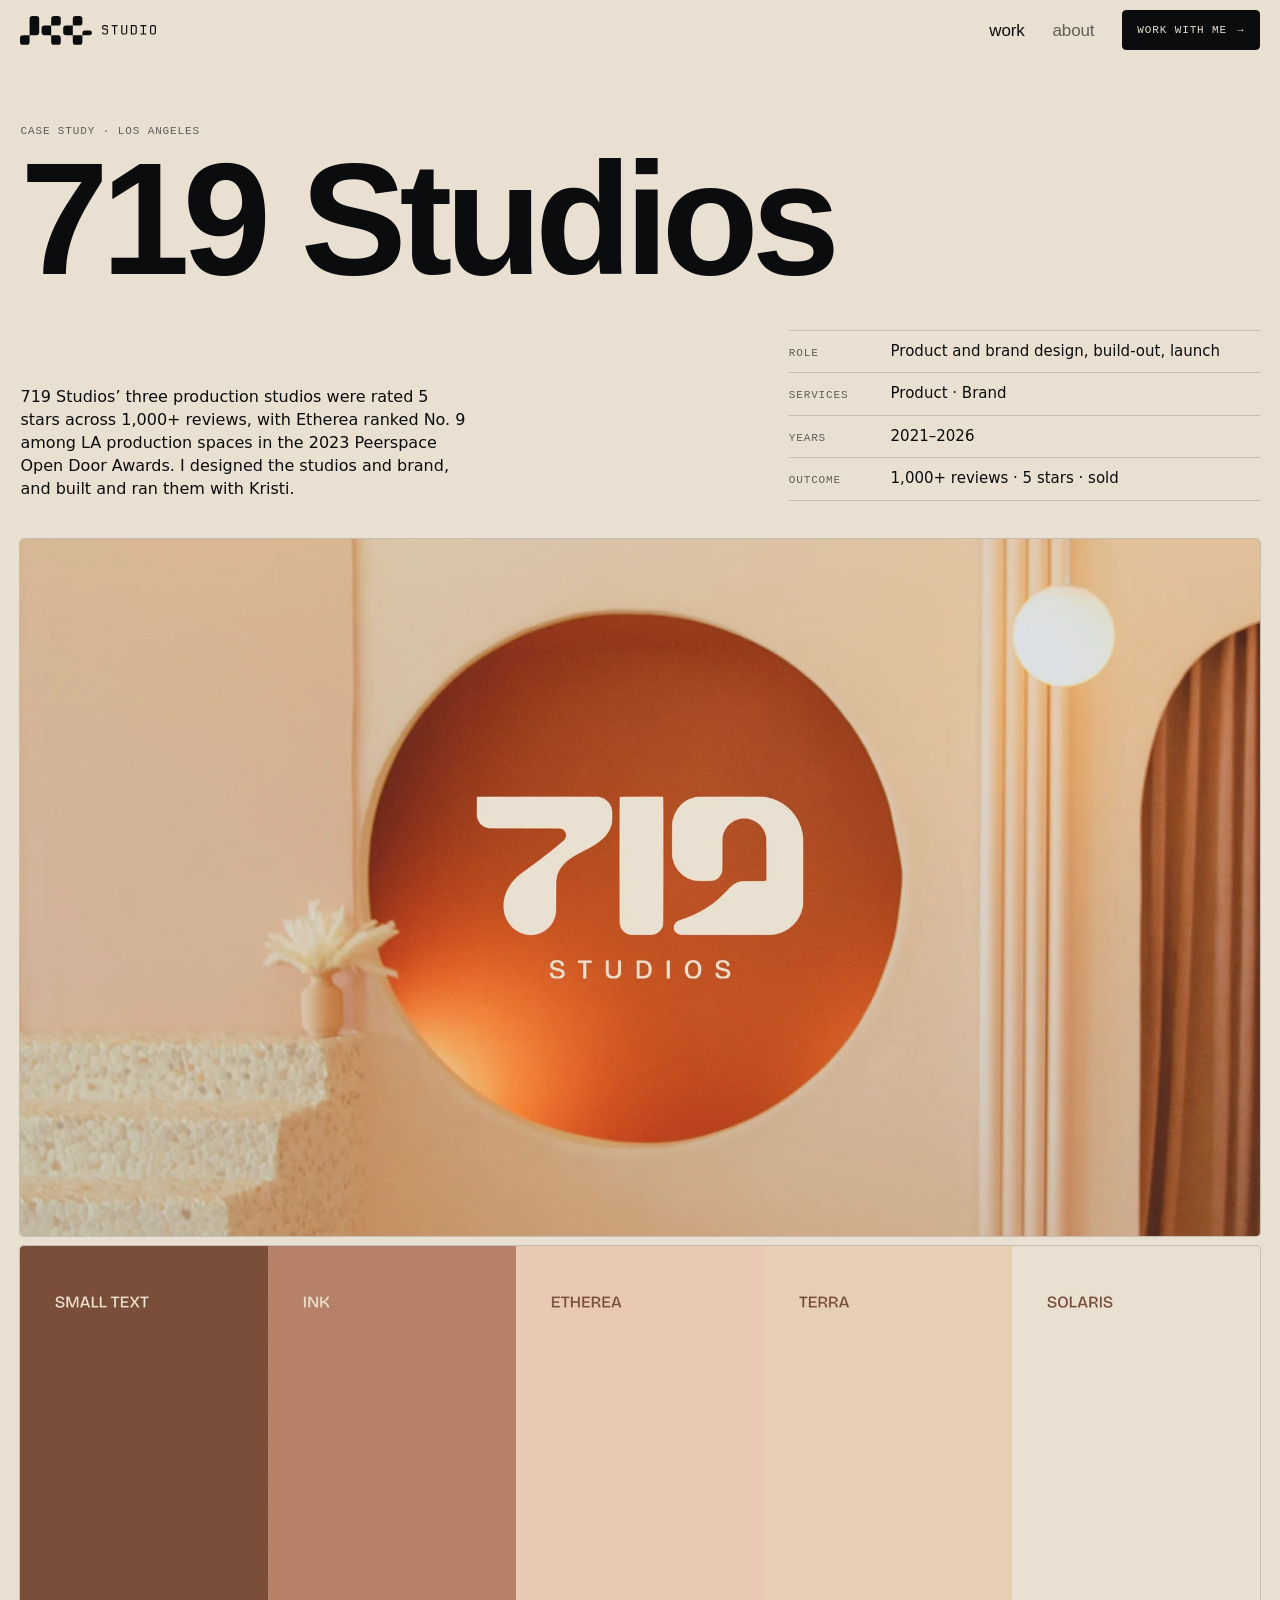
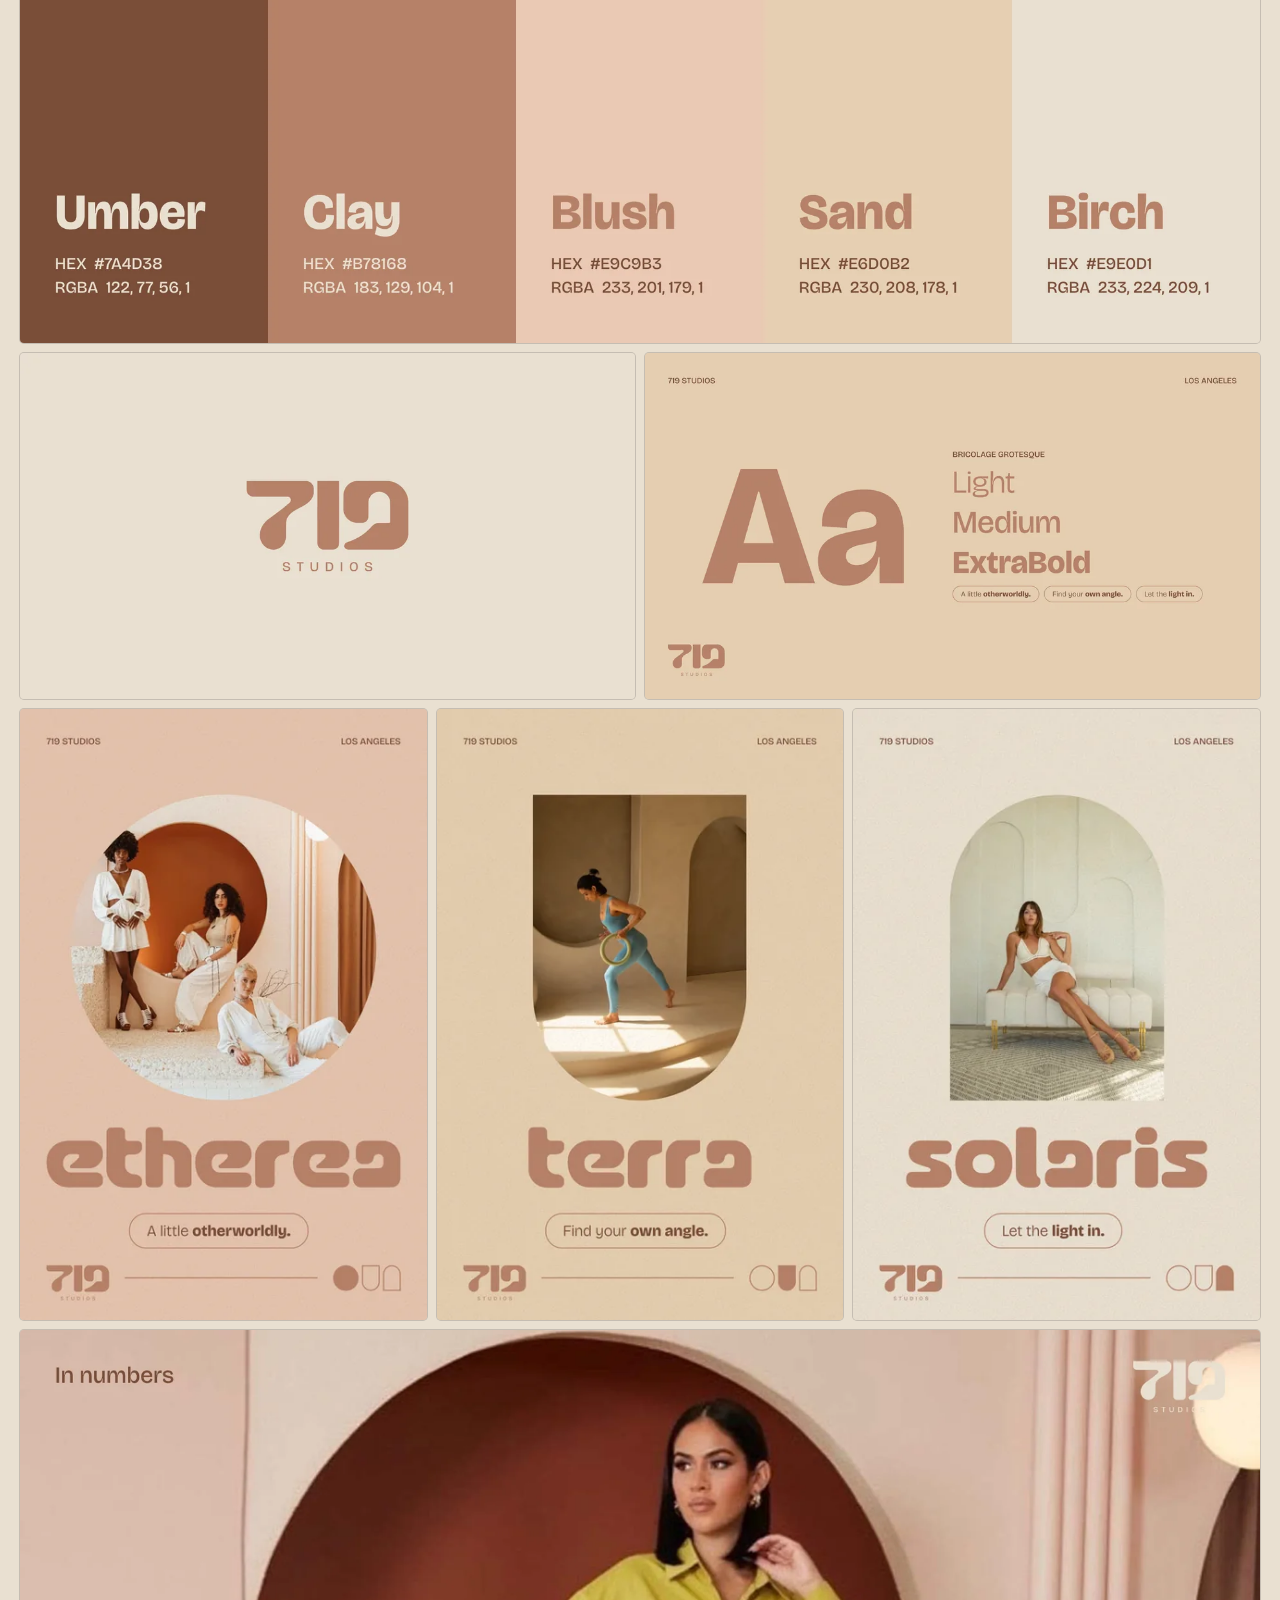
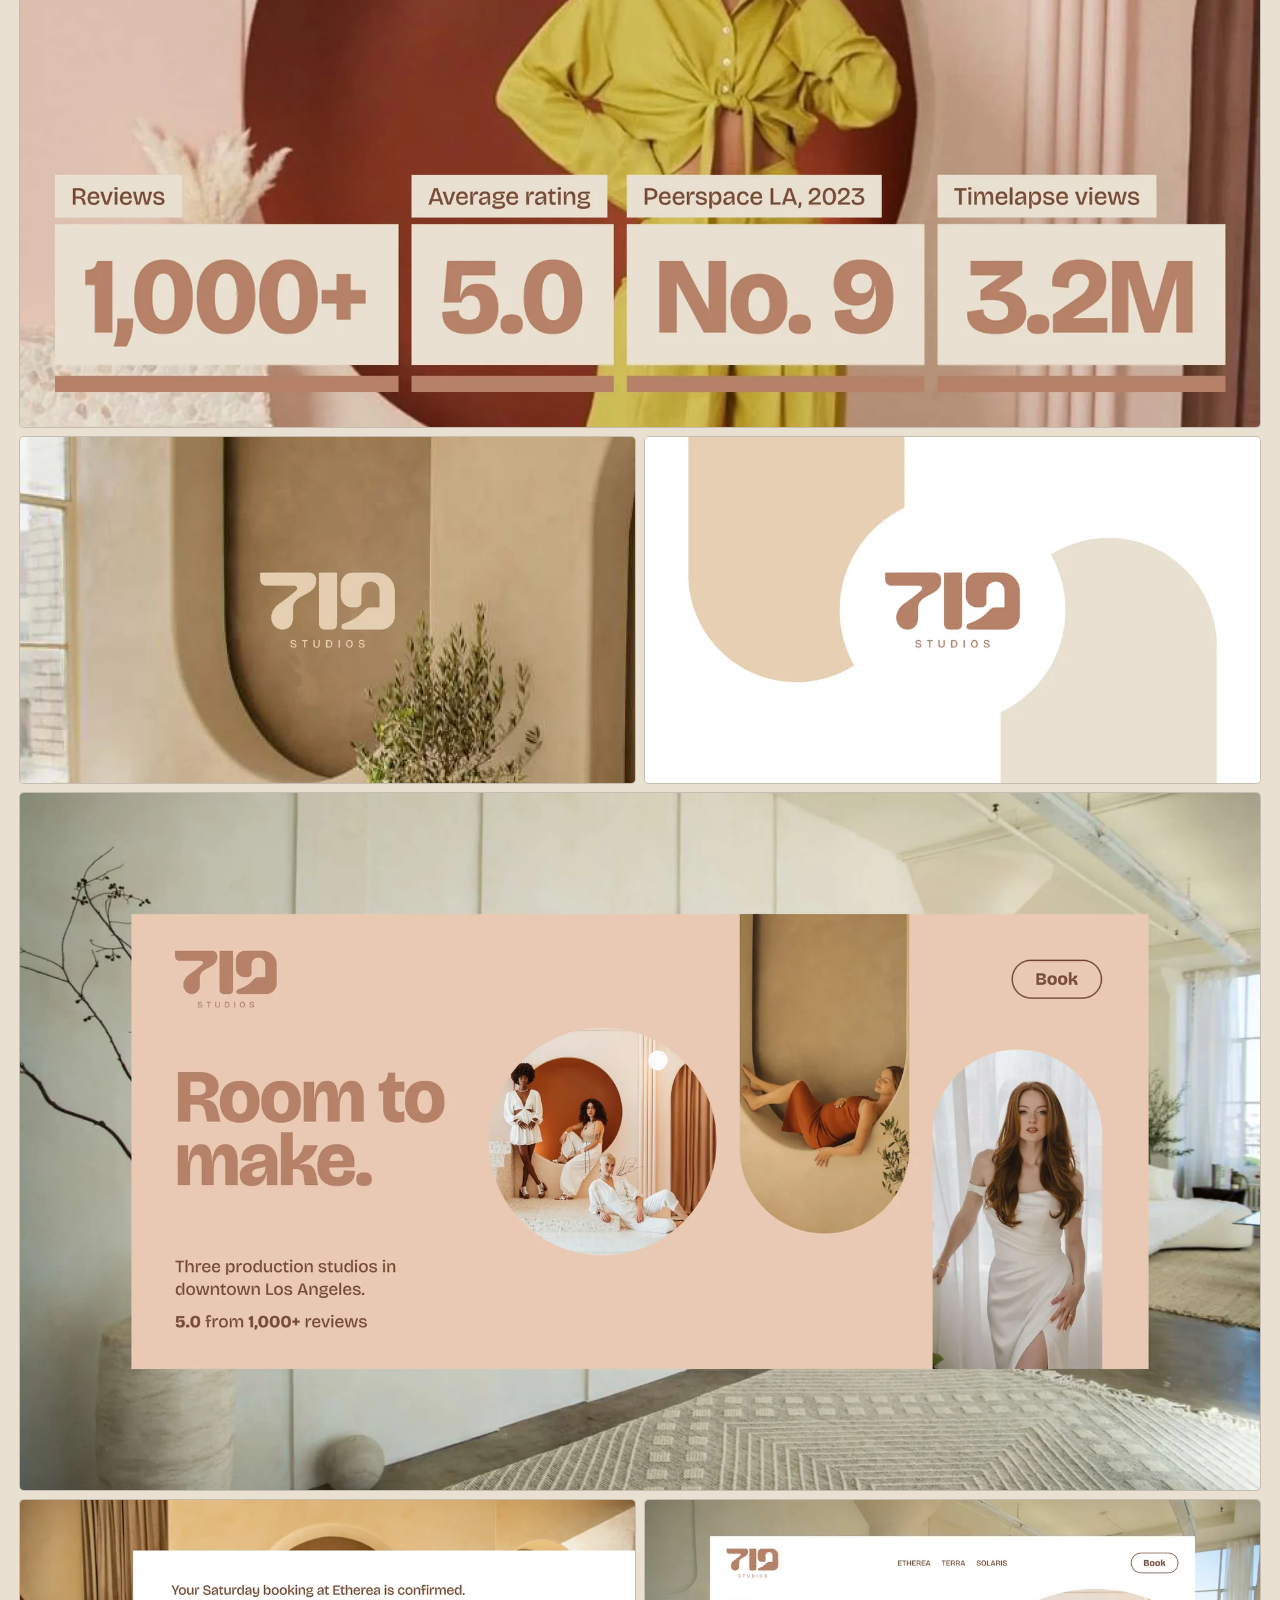
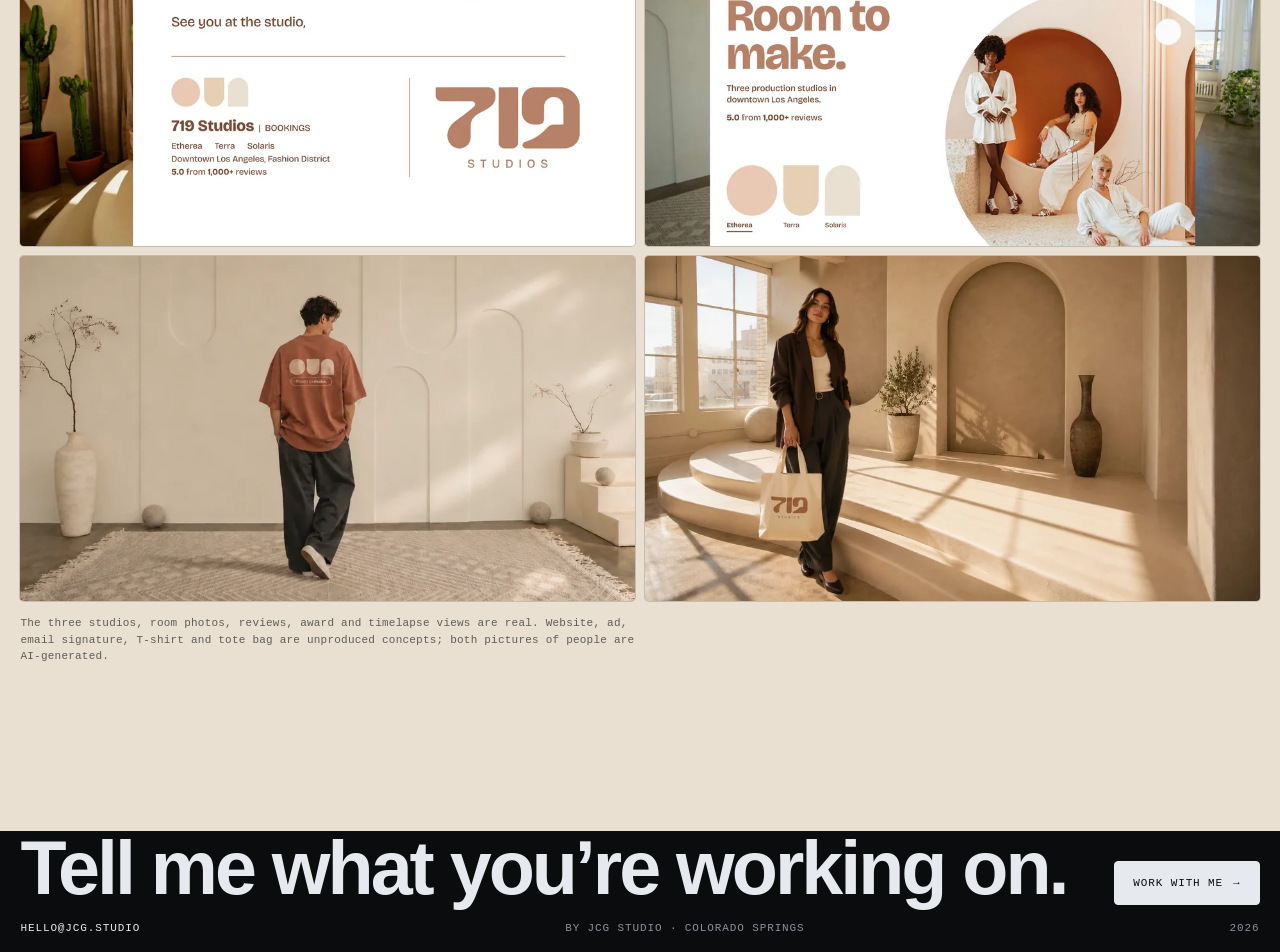
==== work/719-studios/index.html @ bc5f8d69 "719 Studios: shapes slide on white, with the arch in Birch White ground and clearing, as in the emai" ====
<!doctype html>
<html lang="en">
<head>

<meta charset="utf-8">
<meta name="viewport" content="width=device-width, initial-scale=1, viewport-fit=cover">
<title>719 Studios — JCG Studio</title>
<meta name="description" content="Three production studios in downtown Los Angeles: designed in 3D, built, branded and run for five years.">
<meta name="theme-color" content="#E9E0D1">
<link rel="stylesheet" href="../../assets/css/dawn.css?v=20261020c">
<script>document.documentElement.classList.add('js'); if (/[?&]embed\b/.test(location.search)) document.documentElement.classList.add('is-embed');</script>
<style>
  @font-face { font-family: 'Archivo'; src: url('../../assets/fonts/Archivo-VF.woff2') format('woff2'); font-weight: 400 700; font-stretch: 100% 125%; font-display: swap; }
  @font-face { font-family: 'Departure Mono'; src: url('../../assets/fonts/DepartureMono-Regular.woff2') format('woff2'); font-weight: 400; font-display: swap; }
  /* the page ground is the project's paper (719: Birch); the ink, type, buttons and brackets are JCG's */
  :root { --bg: #E9E0D1; --ink: #0b0c0e; --dim: rgba(11, 12, 14, .62); --line: rgba(11, 12, 14, .16); --signal: #ff5b35; --pad: clamp(16px, 1.6vw, 26px); --gap: clamp(8px, .8vw, 12px); --r: 4px; --cell: 9.6px; color-scheme: light; }
  * { box-sizing: border-box; } html { -webkit-text-size-adjust: 100%; }
  body { margin: 0; background: var(--bg); color: var(--ink); font: 400 15px/1.5 'Archivo', ui-sans-serif, system-ui, sans-serif; -webkit-font-smoothing: antialiased; }
  h1, h2, p, dl, dt, dd, figure { margin: 0; padding: 0; font: inherit; } a { color: inherit; text-decoration: none; } img { display: block; max-width: 100%; }
  :focus-visible { outline: 2px solid var(--signal); outline-offset: 3px; }
  .hud { font: 400 11px/1.3 'Departure Mono', ui-monospace, monospace; letter-spacing: .08em; text-transform: uppercase; } .dim { color: var(--dim); }
  .top { position: sticky; top: 0; z-index: 5; display: flex; align-items: center; gap: 8px; height: 60px; padding: 0 max(var(--pad), env(safe-area-inset-right)) 0 max(var(--pad), env(safe-area-inset-left)); background: color-mix(in srgb, var(--bg) 84%, transparent); backdrop-filter: blur(12px); -webkit-backdrop-filter: blur(12px); }
  .brand { display: inline-flex; align-items: center; gap: var(--cell); min-height: 44px; margin-right: auto; } .brand-pixel { line-height: 0; }
  .brand-pixel svg { display: block; height: calc(var(--cell) * 3); width: auto; fill: currentColor; overflow: visible; } .brand-pixel .neck { opacity: 0; } .brand-word svg { display: block; width: calc(var(--cell) * 5.625); height: var(--cell); overflow: visible; }
  .links { display: none; align-items: center; gap: 4px; margin-right: 8px; font: 500 17px/1 'Archivo', sans-serif; letter-spacing: -.01em; text-transform: lowercase; }
  .links a { display: inline-flex; align-items: center; min-height: 44px; padding: 0 12px; color: var(--dim); transition: color .2s; } .links a:hover, .links a[aria-current] { color: var(--ink); }
  .btn { position: relative; display: inline-flex; align-items: center; justify-content: center; gap: 10px; min-height: 44px; padding: 0 18px; border: 1px solid var(--ink); border-radius: var(--r); background: var(--ink); color: var(--bg); white-space: nowrap; -webkit-tap-highlight-color: transparent; }
  .btn .arr { display: inline-block; transition: transform .25s cubic-bezier(.2, .7, .2, 1); } .btn:hover .arr, .btn:focus-visible .arr { transform: translateX(4px); } .btn:active { transform: translateY(1px); }
  .top .btn { min-height: 40px; padding: 0 14px; }
  .ticks { position: relative; }
  .ticks::before { --c: var(--ink); --t: 7px; content: ""; position: absolute; inset: -5px; pointer-events: none; background:
    linear-gradient(var(--c), var(--c)) left top / var(--t) 1px no-repeat, linear-gradient(var(--c), var(--c)) left top / 1px var(--t) no-repeat,
    linear-gradient(var(--c), var(--c)) right top / var(--t) 1px no-repeat, linear-gradient(var(--c), var(--c)) right top / 1px var(--t) no-repeat,
    linear-gradient(var(--c), var(--c)) left bottom / var(--t) 1px no-repeat, linear-gradient(var(--c), var(--c)) left bottom / 1px var(--t) no-repeat,
    linear-gradient(var(--c), var(--c)) right bottom / var(--t) 1px no-repeat, linear-gradient(var(--c), var(--c)) right bottom / 1px var(--t) no-repeat; }
  .btn.ticks::before { opacity: 0; transform: scale(1.1, 1.4); transition: transform .45s cubic-bezier(.3, 1.4, .5, 1), opacity .12s linear; }
  .btn.ticks:hover::before, .btn.ticks:focus-visible::before, .btn.ticks:active::before { opacity: 1; transform: none; }
  .sr-only { position: absolute !important; width: 1px; height: 1px; padding: 0; margin: -1px; overflow: hidden; clip: rect(0 0 0 0); white-space: nowrap; border: 0; }
  .flap { display: inline-flex; } .flap-ch { position: relative; display: inline-block; width: 1ch; text-align: center; } .flap-ch.is-flip { animation: flap 70ms steps(2, end); }
  .flap-ch.is-flip::after { content: ""; position: absolute; left: 0; right: 0; top: 50%; height: 1px; background: currentColor; opacity: .35; } @keyframes flap { 0% { transform: scaleY(.55); } 100% { transform: none; } }
  main { padding: 0 max(var(--pad), env(safe-area-inset-right)) clamp(88px, 13vw, 200px) max(var(--pad), env(safe-area-inset-left)); }
  /* the opening: the name as large as the page allows, then the sentence beside the spec panel */
  .open { padding: clamp(28px, 5vw, 76px) 0 clamp(24px, 3vw, 44px); }
  .open h1 { margin: 10px 0 clamp(22px, 3vw, 44px); font: 560 clamp(52px, 12.4vw, 200px)/.9 'Archivo', sans-serif; font-stretch: 118%; letter-spacing: -.045em; }
  .open-row { display: grid; gap: clamp(22px, 3vw, 40px); align-items: end; }
  .say { max-width: 44ch; font-size: clamp(16px, 1.25vw, 19px); line-height: 1.45; text-wrap: pretty; } .say + .btn { margin-top: 22px; }
  .spec { display: grid; border-top: 1px solid var(--line); } .spec div { display: grid; grid-template-columns: 9ch minmax(0, 1fr); gap: 16px; align-items: baseline; padding: 11px 0; border-bottom: 1px solid var(--line); }
  .spec dt { color: var(--dim); } .spec dd { font-size: 15px; line-height: 1.3; }
  /* the slides on a mixed grid: full rows, pairs, and the posters as three upright cards */
  .g { display: grid; grid-template-columns: repeat(12, minmax(0, 1fr)); gap: var(--gap); }
  .cell { grid-column: span 12; border-radius: var(--r); overflow: hidden; box-shadow: 0 0 0 1px var(--line); background: color-mix(in srgb, var(--ink) 6%, var(--bg)); aspect-ratio: 16 / 9; } .cell.tall { aspect-ratio: 732 / 1100; }
  .cell img { width: 100%; height: 100%; object-fit: cover; }
  .js [data-reveal] { opacity: 0; transform: translateY(14px); transition: opacity .6s ease, transform .7s cubic-bezier(.2, .7, .2, 1); } .js [data-reveal].in-view { opacity: 1; transform: none; }
  .fine { max-width: 96ch; margin-top: 14px; color: var(--dim); text-transform: none; letter-spacing: .02em; line-height: 1.5; }
  .big { font: 560 clamp(36px, 5.9vw, 96px)/.98 'Archivo', sans-serif; font-stretch: 118%; letter-spacing: -.04em; text-wrap: balance; }
  /* the ending is night: the closing line, the sun rising behind it (dawn.css sets the band's height and padding), then the footer row */
  .end-in { display: flex; flex-wrap: wrap; align-items: flex-end; justify-content: space-between; gap: 24px; padding: 0 max(var(--pad), env(safe-area-inset-right)) 0 max(var(--pad), env(safe-area-inset-left)); }
  .end, footer { --bg: #0b0c0e; --ink: #e6e9ed; --dim: #8a919b; --line: rgba(230, 233, 237, .15); --void: var(--bg); --chrome: var(--ink); --chrome-3: var(--dim); --line-strong: rgba(230, 233, 237, .3); --edge: var(--pad); background: var(--bg); color: var(--dim); color-scheme: dark; }
  .end { color: var(--ink); }
  .foot-row { display: flex; flex-wrap: wrap; align-items: center; justify-content: space-between; gap: 8px 24px; padding: 16px var(--pad) calc(16px + env(safe-area-inset-bottom)); } footer a { color: var(--ink); } footer a:hover { color: var(--signal); }
  /* inside the home page's case-study panel (?embed) the page shows without its own bar, closing line and footer */
  .is-embed .top, .is-embed .end, .is-embed footer { display: none; }
  @media (min-width: 800px) { .links { display: flex; } .open-row { grid-template-columns: minmax(0, 1fr) minmax(320px, 38%); } .c6 { grid-column: span 6; } .c4 { grid-column: span 4; } }
  @media (prefers-reduced-motion: reduce) { .js [data-reveal] { opacity: 1; transform: none; transition: none; } .btn.ticks::before { transition: none; } }
</style>
</head>
<body>
<header class="top">
  <a class="brand" href="../../" aria-label="JCG Studio — home"><span class="brand-mark brand-pixel" aria-hidden="true"><svg xmlns="http://www.w3.org/2000/svg" viewBox="0 0 450 180" width="450" height="180" aria-hidden="true" focusable="false"><rect class="neck" x="180" y="60" width="98" height="60"/><path style="--i:0" d="M78 0H102a18 18 0 0 1 18 18V102a18 18 0 0 1 -18 18H60V18a18 18 0 0 1 18 -18Z"/><path style="--i:1" d="M18 120H60V162a18 18 0 0 1 -18 18H18a18 18 0 0 1 -18 -18V138a18 18 0 0 1 18 -18Z"/><path style="--i:2" d="M153 60H195V120H153a18 18 0 0 1 -18 -18V78a18 18 0 0 1 18 -18Z"/><path style="--i:3" d="M213 0H237a18 18 0 0 1 18 18V42a18 18 0 0 1 -18 18H195V18a18 18 0 0 1 18 -18Z"/><path style="--i:4" d="M195 120H237a18 18 0 0 1 18 18V162a18 18 0 0 1 -18 18H213a18 18 0 0 1 -18 -18V120Z"/><path style="--i:5" d="M288 60H330V120H288a18 18 0 0 1 -18 -18V78a18 18 0 0 1 18 -18Z"/><path style="--i:6" d="M348 0H372a18 18 0 0 1 18 18V42a18 18 0 0 1 -18 18H330V18a18 18 0 0 1 18 -18Z"/><path style="--i:7" d="M330 120H390V162a18 18 0 0 1 -18 18H348a18 18 0 0 1 -18 -18V120Z"/><path style="--i:8" d="M405 90H435a15 15 0 0 1 15 15V105a15 15 0 0 1 -15 15H390V105a15 15 0 0 1 15 -15Z"/></svg></span><span class="brand-word" aria-hidden="true"><svg xmlns="http://www.w3.org/2000/svg" viewBox="0 0 45 8" width="67.5" height="12" aria-hidden="true" focusable="false" fill="none" stroke="currentColor" stroke-width="1" stroke-linecap="butt"><g transform="translate(0 0)" stroke-linejoin="round"><path d="M4.5 2V1.75A1.25 1.25 0 0 0 3.25 0.5H1.75A1.25 1.25 0 0 0 0.5 1.75V2.25A1.25 1.25 0 0 0 1.75 3.5H3.25A1.25 1.25 0 0 1 4.5 4.75V6.25A1.25 1.25 0 0 1 3.25 7.5H1.75A1.25 1.25 0 0 1 0.5 6.25V6"/></g><g transform="translate(8 0)" stroke-linejoin="miter"><path d="M0 .5H5M2.5 .5V8"/></g><g transform="translate(16 0)" stroke-linejoin="round"><path d="M.5 0V6.25A1.25 1.25 0 0 0 1.75 7.5H3.25A1.25 1.25 0 0 0 4.5 6.25V0"/></g><g transform="translate(24 0)" stroke-linejoin="miter"><path d="M.5 .5H3.25A1.25 1.25 0 0 1 4.5 1.75V6.25A1.25 1.25 0 0 1 3.25 7.5H.5Z"/></g><g transform="translate(32 0)" stroke-linejoin="miter"><path d="M0 .5H5M2.5 .5V7.5M0 7.5H5"/></g><g transform="translate(40 0)" stroke-linejoin="round"><path d="M1.75 .5H3.25A1.25 1.25 0 0 1 4.5 1.75V6.25A1.25 1.25 0 0 1 3.25 7.5H1.75A1.25 1.25 0 0 1 0.5 6.25V1.75A1.25 1.25 0 0 1 1.75 0.5Z"/></g></svg></span></a>
  <nav class="links" aria-label="Main"><a href="../../" aria-current="page">Work</a><a href="../../about/">About</a></nav>
  <a class="btn hud ticks" data-flap href="mailto:hello@jcg.studio"><span class="flap">Work with me</span> <span class="arr" aria-hidden="true">→</span></a>
</header>
<main>
  <section class="open">
    <p class="hud dim">Case study · Los Angeles</p>
    <h1>719 Studios</h1>
    <div class="open-row">
      <p class="say">719 Studios’ three production studios were rated 5 stars across 1,000+ reviews, with Etherea ranked No. 9 among LA production spaces in the 2023 Peerspace Open Door Awards. I designed the studios and brand, and built and ran them with Kristi.</p>
      <dl class="spec">
        <div><dt class="hud">Role</dt><dd>Product and brand design, build-out, launch</dd></div>
        <div><dt class="hud">Services</dt><dd>Product · Brand</dd></div>
        <div><dt class="hud">Years</dt><dd>2021–2026</dd></div>
        <div><dt class="hud">Outcome</dt><dd>1,000+ reviews · 5 stars · sold</dd></div>
      </dl>
    </div>
  </section>
  <div class="g">
    <figure class="cell c12" data-reveal role="img" aria-label="The 719 Studios logo set inside the orange circle of the Etherea room"><img src="../../assets/img/work/719/deck/figma/04-etherea-1920.webp?v=20261117b" srcset="../../assets/img/work/719/deck/figma/04-etherea-960.webp?v=20261117b 960w, ../../assets/img/work/719/deck/figma/04-etherea-1920.webp?v=20261117b 1920w" sizes="100vw" width="1920" height="1080" alt="" decoding="async"></figure>
    <figure class="cell c12" data-reveal role="img" aria-label="The five brand colours with their names and values: Umber, Clay, Blush, Sand and Birch"><img src="../../assets/img/work/719/deck/figma/02-palette-1920.webp?v=20261117b" srcset="../../assets/img/work/719/deck/figma/02-palette-960.webp?v=20261117b 960w, ../../assets/img/work/719/deck/figma/02-palette-1920.webp?v=20261117b 1920w" sizes="100vw" width="1920" height="1080" alt="" loading="lazy" decoding="async"></figure>
    <figure class="cell c6" data-reveal role="img" aria-label="The 719 Studios logo in clay on a pale birch ground"><img src="../../assets/img/work/719/deck/figma/01-logo-1920.webp?v=20261117b" srcset="../../assets/img/work/719/deck/figma/01-logo-960.webp?v=20261117b 960w, ../../assets/img/work/719/deck/figma/01-logo-1920.webp?v=20261117b 1920w" sizes="(max-width: 799px) 100vw, 50vw" width="1920" height="1080" alt="" loading="lazy" decoding="async"></figure>
    <figure class="cell c6" data-reveal role="img" aria-label="The typeface Bricolage Grotesque in three weights, with the three studio taglines"><img src="../../assets/img/work/719/deck/figma/03-type-1920.webp?v=20261117b" srcset="../../assets/img/work/719/deck/figma/03-type-960.webp?v=20261117b 960w, ../../assets/img/work/719/deck/figma/03-type-1920.webp?v=20261117b 1920w" sizes="(max-width: 799px) 100vw, 50vw" width="1920" height="1080" alt="" loading="lazy" decoding="async"></figure>
    <figure class="cell c4 tall" data-reveal role="img" aria-label="The Etherea poster: its room through a circle, with the line A little otherworldly"><img src="../../assets/img/work/719/deck/figma/05-poster-etherea-880.webp?v=20261117b" srcset="../../assets/img/work/719/deck/figma/05-poster-etherea-440.webp?v=20261117b 440w, ../../assets/img/work/719/deck/figma/05-poster-etherea-880.webp?v=20261117b 880w, ../../assets/img/work/719/deck/figma/05-poster-etherea-1180.webp?v=20261117b 1180w" sizes="(max-width: 799px) 100vw, 33vw" width="1468" height="2202" alt="" loading="lazy" decoding="async"></figure>
    <figure class="cell c4 tall" data-reveal role="img" aria-label="The Terra poster: its room through an upside-down arch, with the line Find your own angle"><img src="../../assets/img/work/719/deck/figma/05-poster-terra-880.webp?v=20261117b" srcset="../../assets/img/work/719/deck/figma/05-poster-terra-440.webp?v=20261117b 440w, ../../assets/img/work/719/deck/figma/05-poster-terra-880.webp?v=20261117b 880w, ../../assets/img/work/719/deck/figma/05-poster-terra-1180.webp?v=20261117b 1180w" sizes="(max-width: 799px) 100vw, 33vw" width="1468" height="2202" alt="" loading="lazy" decoding="async"></figure>
    <figure class="cell c4 tall" data-reveal role="img" aria-label="The Solaris poster: its room through an arch, with the line Let the light in"><img src="../../assets/img/work/719/deck/figma/05-poster-solaris-880.webp?v=20261117b" srcset="../../assets/img/work/719/deck/figma/05-poster-solaris-440.webp?v=20261117b 440w, ../../assets/img/work/719/deck/figma/05-poster-solaris-880.webp?v=20261117b 880w, ../../assets/img/work/719/deck/figma/05-poster-solaris-1180.webp?v=20261117b 1180w" sizes="(max-width: 799px) 100vw, 33vw" width="1468" height="2202" alt="" loading="lazy" decoding="async"></figure>
    <figure class="cell c12" data-reveal role="img" aria-label="Four figures over a photo taken at Etherea: 1,000+ reviews, 5.0 average rating, No. 9 on Peerspace in Los Angeles in 2023, 3.2M timelapse views"><img src="../../assets/img/work/719/deck/figma/06-numbers-1920.webp?v=20261117b" srcset="../../assets/img/work/719/deck/figma/06-numbers-960.webp?v=20261117b 960w, ../../assets/img/work/719/deck/figma/06-numbers-1920.webp?v=20261117b 1920w" sizes="100vw" width="1920" height="1080" alt="" loading="lazy" decoding="async"></figure>
    <figure class="cell c6" data-reveal role="img" aria-label="The 719 Studios logo over the empty Terra room"><img src="../../assets/img/work/719/deck/figma/07-terra-1920.webp?v=20261117b" srcset="../../assets/img/work/719/deck/figma/07-terra-960.webp?v=20261117b 960w, ../../assets/img/work/719/deck/figma/07-terra-1920.webp?v=20261117b 1920w" sizes="(max-width: 799px) 100vw, 50vw" width="1920" height="1080" alt="" loading="lazy" decoding="async"></figure>
    <figure class="cell c6" data-reveal role="img" aria-label="Two oversized studio shapes with a circle between them holding the logo"><img src="../../assets/img/work/719/deck/figma/09-pattern-shapes-1920.webp?v=20261117b" srcset="../../assets/img/work/719/deck/figma/09-pattern-shapes-960.webp?v=20261117b 960w, ../../assets/img/work/719/deck/figma/09-pattern-shapes-1920.webp?v=20261117b 1920w" sizes="(max-width: 799px) 100vw, 50vw" width="1920" height="1080" alt="" loading="lazy" decoding="async"></figure>
    <figure class="cell c12" data-reveal role="img" aria-label="A concept ad banner with the line Room to make and three photos seen through the studio shapes"><img src="../../assets/img/work/719/deck/figma/10-ad-1920.webp?v=20261117b" srcset="../../assets/img/work/719/deck/figma/10-ad-960.webp?v=20261117b 960w, ../../assets/img/work/719/deck/figma/10-ad-1920.webp?v=20261117b 1920w" sizes="100vw" width="1920" height="1080" alt="" loading="lazy" decoding="async"></figure>
    <figure class="cell c6" data-reveal role="img" aria-label="A concept email signature with the three studio shapes and the logo"><img src="../../assets/img/work/719/deck/figma/11-email-1920.webp?v=20261117b" srcset="../../assets/img/work/719/deck/figma/11-email-960.webp?v=20261117b 960w, ../../assets/img/work/719/deck/figma/11-email-1920.webp?v=20261117b 1920w" sizes="(max-width: 799px) 100vw, 50vw" width="1920" height="1080" alt="" loading="lazy" decoding="async"></figure>
    <figure class="cell c6" data-reveal role="img" aria-label="A concept website header with the line Room to make and a large circular photo"><img src="../../assets/img/work/719/deck/figma/12-website-1920.webp?v=20261117b" srcset="../../assets/img/work/719/deck/figma/12-website-960.webp?v=20261117b 960w, ../../assets/img/work/719/deck/figma/12-website-1920.webp?v=20261117b 1920w" sizes="(max-width: 799px) 100vw, 50vw" width="1920" height="1080" alt="" loading="lazy" decoding="async"></figure>
    <figure class="cell c6" data-reveal role="img" aria-label="A concept T-shirt in clay with the three studio shapes on the back, worn in a room like Solaris"><img src="../../assets/img/work/719/deck/figma/13-shirt-1920.webp?v=20261117b" srcset="../../assets/img/work/719/deck/figma/13-shirt-960.webp?v=20261117b 960w, ../../assets/img/work/719/deck/figma/13-shirt-1920.webp?v=20261117b 1920w" sizes="(max-width: 799px) 100vw, 50vw" width="1920" height="1080" alt="" loading="lazy" decoding="async"></figure>
    <figure class="cell c6" data-reveal role="img" aria-label="A concept canvas tote bag with the logo, carried in a room like Terra"><img src="../../assets/img/work/719/deck/figma/14-tote-1920.webp?v=20261117b" srcset="../../assets/img/work/719/deck/figma/14-tote-960.webp?v=20261117b 960w, ../../assets/img/work/719/deck/figma/14-tote-1920.webp?v=20261117b 1920w" sizes="(max-width: 799px) 100vw, 50vw" width="1920" height="1080" alt="" loading="lazy" decoding="async"></figure>
  </div>
  <p class="hud fine">The three studios, room photos, reviews, award and timelapse views are real. Website, ad, email signature, T-shirt and tote bag are unproduced concepts; both pictures of people are AI-generated.</p>
</main>
<section class="dawn dawn-close end" data-dawn data-rise="scroll" data-x=".5" aria-label="Work with me">
  <div class="end-in"><p class="big">Tell me what you’re working on.</p><a class="btn hud ticks" data-flap href="mailto:hello@jcg.studio"><span class="flap">Work with me</span> <span class="arr" aria-hidden="true">→</span></a></div>
</section>
<footer class="hud">
  <div class="foot-row"><a href="mailto:hello@jcg.studio">hello@jcg.studio</a><span>By JCG Studio · Colorado Springs</span><span>2026</span></div>
</footer>
<script type="module">
  import { initSplitFlap } from '../../assets/js/splitflap.js'; initSplitFlap();
  if (!document.documentElement.classList.contains('is-embed')) import('../../assets/js/dawn.js?v=20261020c');
</script>
<script>
(() => { const io = new IntersectionObserver((es) => es.forEach((e) => { if (e.isIntersecting) { e.target.classList.add('in-view'); io.unobserve(e.target); } }), { rootMargin: '0px 0px -6% 0px' }); document.querySelectorAll('[data-reveal]').forEach((el) => io.observe(el)); })();
</script>
</body>
</html>
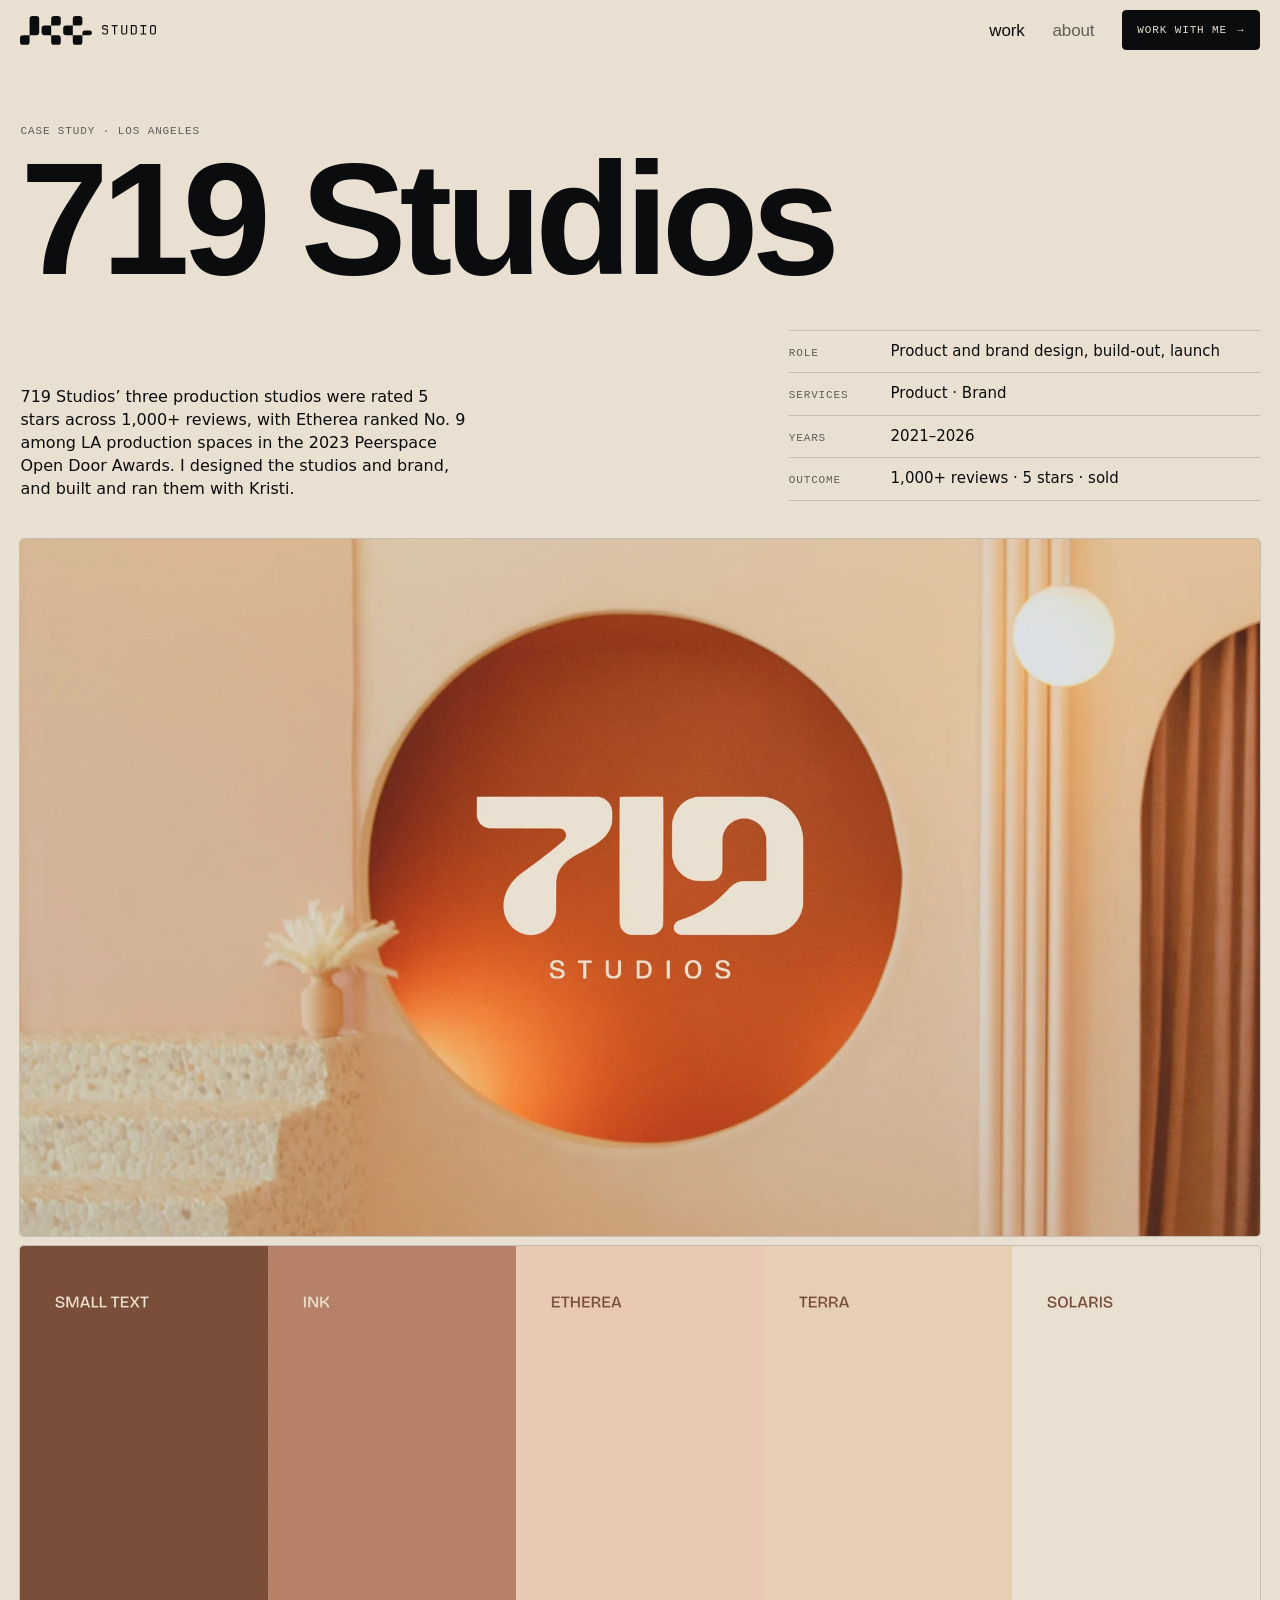
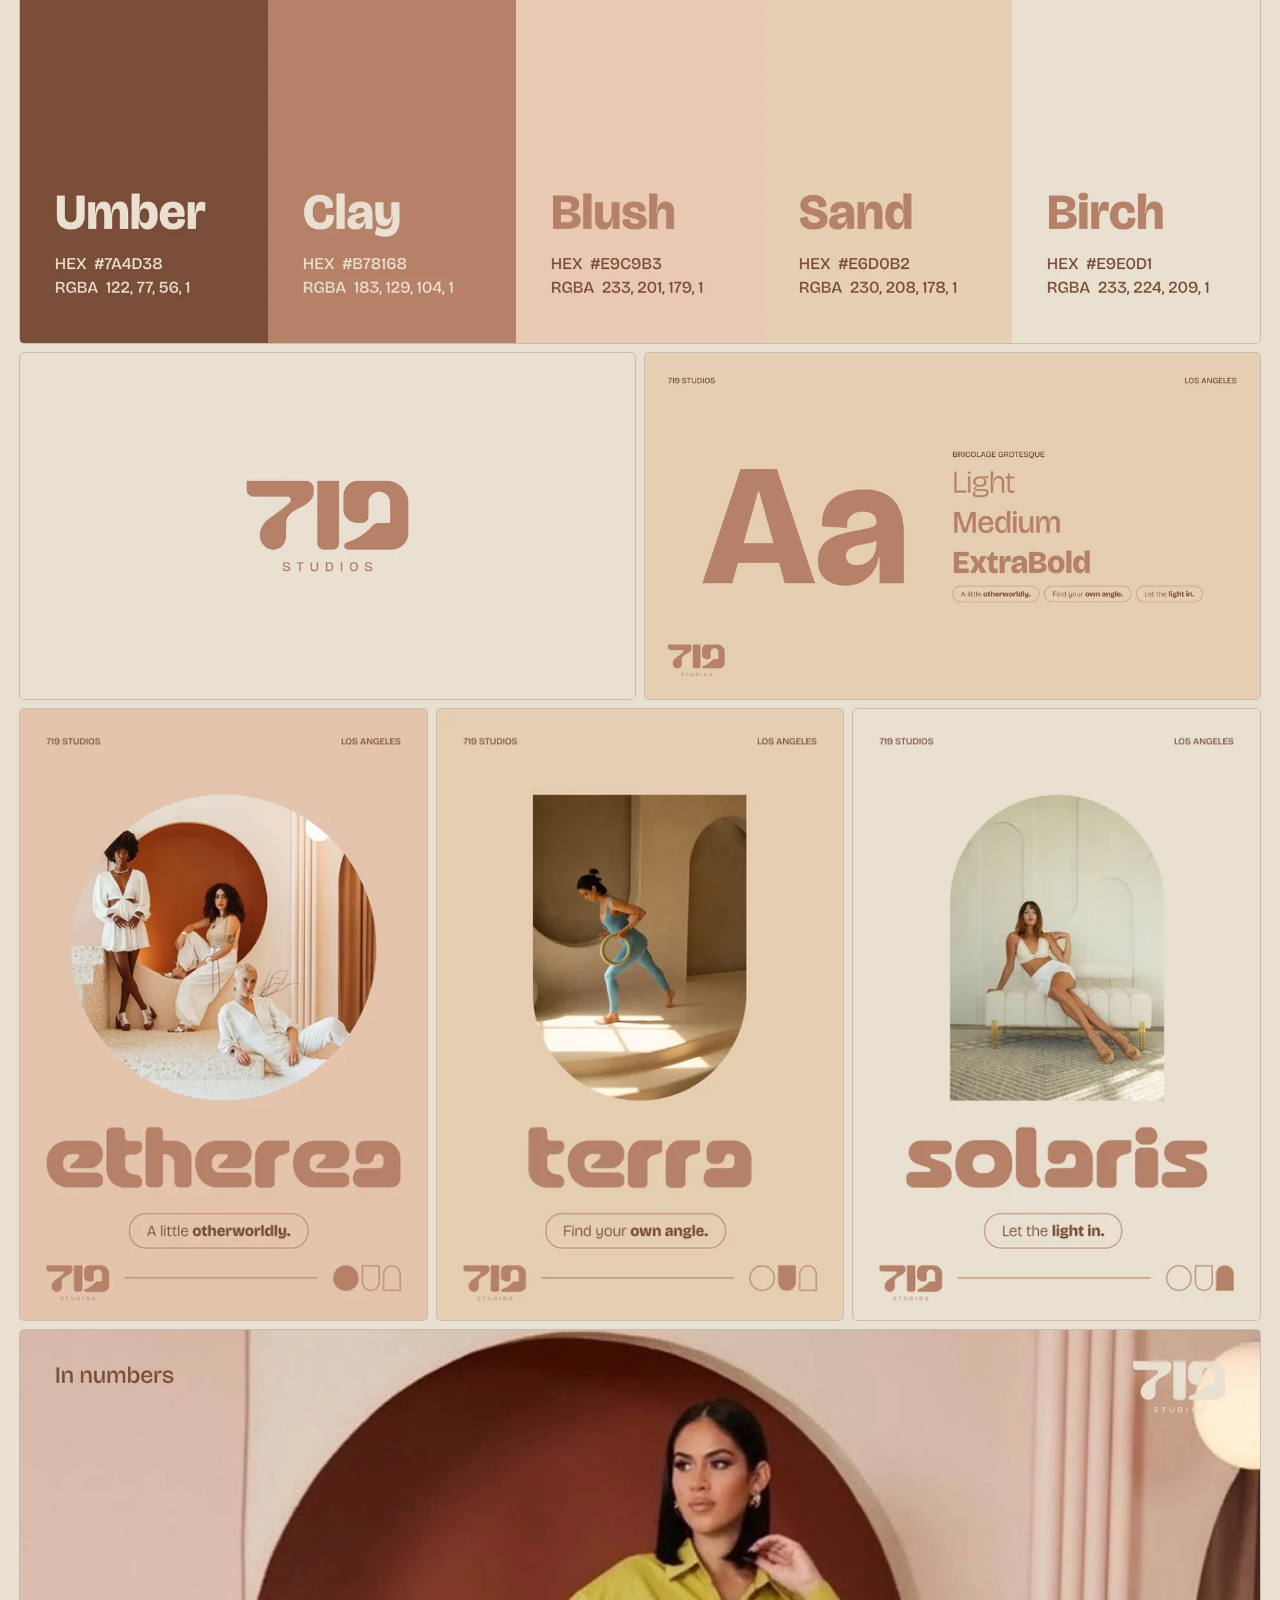
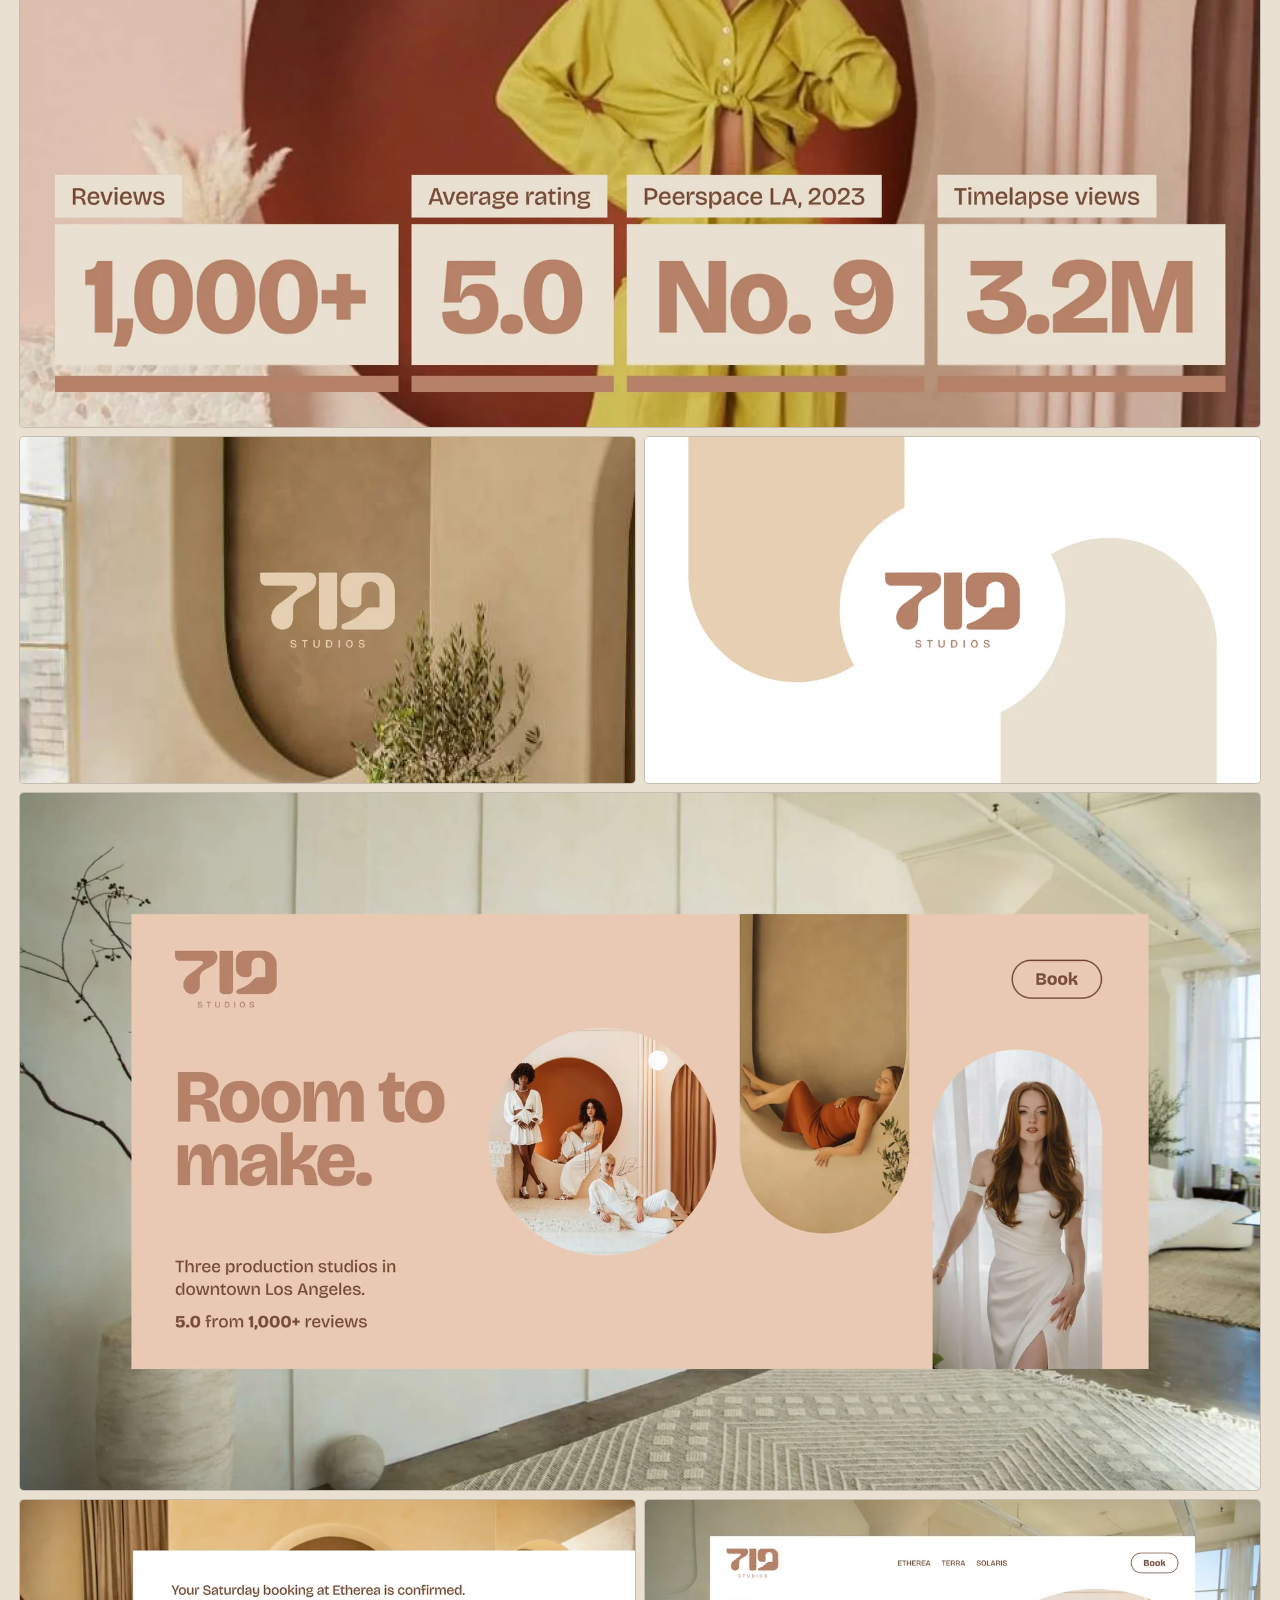
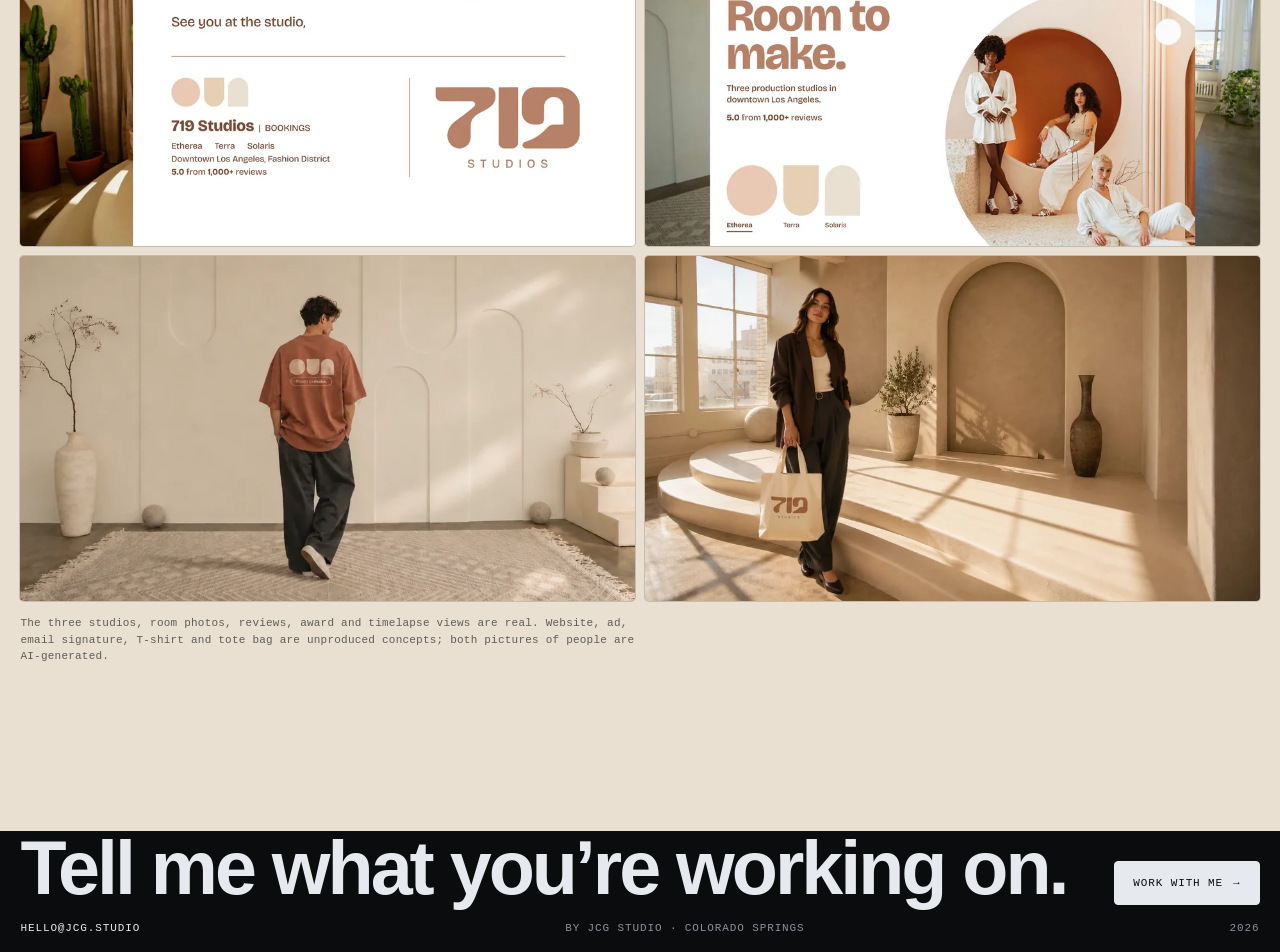
==== commit 7b092552: "719 Studios: posters without the paper grain The noise effect is removed from the three posters; the" ====
--- a/work/719-studios/index.html
+++ b/work/719-studios/index.html
@@ -85,21 +85,21 @@
     </div>
   </section>
   <div class="g">
-    <figure class="cell c12" data-reveal role="img" aria-label="The 719 Studios logo set inside the orange circle of the Etherea room"><img src="../../assets/img/work/719/deck/figma/04-etherea-1920.webp?v=20261117b" srcset="../../assets/img/work/719/deck/figma/04-etherea-960.webp?v=20261117b 960w, ../../assets/img/work/719/deck/figma/04-etherea-1920.webp?v=20261117b 1920w" sizes="100vw" width="1920" height="1080" alt="" decoding="async"></figure>
-    <figure class="cell c12" data-reveal role="img" aria-label="The five brand colours with their names and values: Umber, Clay, Blush, Sand and Birch"><img src="../../assets/img/work/719/deck/figma/02-palette-1920.webp?v=20261117b" srcset="../../assets/img/work/719/deck/figma/02-palette-960.webp?v=20261117b 960w, ../../assets/img/work/719/deck/figma/02-palette-1920.webp?v=20261117b 1920w" sizes="100vw" width="1920" height="1080" alt="" loading="lazy" decoding="async"></figure>
-    <figure class="cell c6" data-reveal role="img" aria-label="The 719 Studios logo in clay on a pale birch ground"><img src="../../assets/img/work/719/deck/figma/01-logo-1920.webp?v=20261117b" srcset="../../assets/img/work/719/deck/figma/01-logo-960.webp?v=20261117b 960w, ../../assets/img/work/719/deck/figma/01-logo-1920.webp?v=20261117b 1920w" sizes="(max-width: 799px) 100vw, 50vw" width="1920" height="1080" alt="" loading="lazy" decoding="async"></figure>
-    <figure class="cell c6" data-reveal role="img" aria-label="The typeface Bricolage Grotesque in three weights, with the three studio taglines"><img src="../../assets/img/work/719/deck/figma/03-type-1920.webp?v=20261117b" srcset="../../assets/img/work/719/deck/figma/03-type-960.webp?v=20261117b 960w, ../../assets/img/work/719/deck/figma/03-type-1920.webp?v=20261117b 1920w" sizes="(max-width: 799px) 100vw, 50vw" width="1920" height="1080" alt="" loading="lazy" decoding="async"></figure>
-    <figure class="cell c4 tall" data-reveal role="img" aria-label="The Etherea poster: its room through a circle, with the line A little otherworldly"><img src="../../assets/img/work/719/deck/figma/05-poster-etherea-880.webp?v=20261117b" srcset="../../assets/img/work/719/deck/figma/05-poster-etherea-440.webp?v=20261117b 440w, ../../assets/img/work/719/deck/figma/05-poster-etherea-880.webp?v=20261117b 880w, ../../assets/img/work/719/deck/figma/05-poster-etherea-1180.webp?v=20261117b 1180w" sizes="(max-width: 799px) 100vw, 33vw" width="1468" height="2202" alt="" loading="lazy" decoding="async"></figure>
-    <figure class="cell c4 tall" data-reveal role="img" aria-label="The Terra poster: its room through an upside-down arch, with the line Find your own angle"><img src="../../assets/img/work/719/deck/figma/05-poster-terra-880.webp?v=20261117b" srcset="../../assets/img/work/719/deck/figma/05-poster-terra-440.webp?v=20261117b 440w, ../../assets/img/work/719/deck/figma/05-poster-terra-880.webp?v=20261117b 880w, ../../assets/img/work/719/deck/figma/05-poster-terra-1180.webp?v=20261117b 1180w" sizes="(max-width: 799px) 100vw, 33vw" width="1468" height="2202" alt="" loading="lazy" decoding="async"></figure>
-    <figure class="cell c4 tall" data-reveal role="img" aria-label="The Solaris poster: its room through an arch, with the line Let the light in"><img src="../../assets/img/work/719/deck/figma/05-poster-solaris-880.webp?v=20261117b" srcset="../../assets/img/work/719/deck/figma/05-poster-solaris-440.webp?v=20261117b 440w, ../../assets/img/work/719/deck/figma/05-poster-solaris-880.webp?v=20261117b 880w, ../../assets/img/work/719/deck/figma/05-poster-solaris-1180.webp?v=20261117b 1180w" sizes="(max-width: 799px) 100vw, 33vw" width="1468" height="2202" alt="" loading="lazy" decoding="async"></figure>
-    <figure class="cell c12" data-reveal role="img" aria-label="Four figures over a photo taken at Etherea: 1,000+ reviews, 5.0 average rating, No. 9 on Peerspace in Los Angeles in 2023, 3.2M timelapse views"><img src="../../assets/img/work/719/deck/figma/06-numbers-1920.webp?v=20261117b" srcset="../../assets/img/work/719/deck/figma/06-numbers-960.webp?v=20261117b 960w, ../../assets/img/work/719/deck/figma/06-numbers-1920.webp?v=20261117b 1920w" sizes="100vw" width="1920" height="1080" alt="" loading="lazy" decoding="async"></figure>
-    <figure class="cell c6" data-reveal role="img" aria-label="The 719 Studios logo over the empty Terra room"><img src="../../assets/img/work/719/deck/figma/07-terra-1920.webp?v=20261117b" srcset="../../assets/img/work/719/deck/figma/07-terra-960.webp?v=20261117b 960w, ../../assets/img/work/719/deck/figma/07-terra-1920.webp?v=20261117b 1920w" sizes="(max-width: 799px) 100vw, 50vw" width="1920" height="1080" alt="" loading="lazy" decoding="async"></figure>
-    <figure class="cell c6" data-reveal role="img" aria-label="Two oversized studio shapes with a circle between them holding the logo"><img src="../../assets/img/work/719/deck/figma/09-pattern-shapes-1920.webp?v=20261117b" srcset="../../assets/img/work/719/deck/figma/09-pattern-shapes-960.webp?v=20261117b 960w, ../../assets/img/work/719/deck/figma/09-pattern-shapes-1920.webp?v=20261117b 1920w" sizes="(max-width: 799px) 100vw, 50vw" width="1920" height="1080" alt="" loading="lazy" decoding="async"></figure>
-    <figure class="cell c12" data-reveal role="img" aria-label="A concept ad banner with the line Room to make and three photos seen through the studio shapes"><img src="../../assets/img/work/719/deck/figma/10-ad-1920.webp?v=20261117b" srcset="../../assets/img/work/719/deck/figma/10-ad-960.webp?v=20261117b 960w, ../../assets/img/work/719/deck/figma/10-ad-1920.webp?v=20261117b 1920w" sizes="100vw" width="1920" height="1080" alt="" loading="lazy" decoding="async"></figure>
-    <figure class="cell c6" data-reveal role="img" aria-label="A concept email signature with the three studio shapes and the logo"><img src="../../assets/img/work/719/deck/figma/11-email-1920.webp?v=20261117b" srcset="../../assets/img/work/719/deck/figma/11-email-960.webp?v=20261117b 960w, ../../assets/img/work/719/deck/figma/11-email-1920.webp?v=20261117b 1920w" sizes="(max-width: 799px) 100vw, 50vw" width="1920" height="1080" alt="" loading="lazy" decoding="async"></figure>
-    <figure class="cell c6" data-reveal role="img" aria-label="A concept website header with the line Room to make and a large circular photo"><img src="../../assets/img/work/719/deck/figma/12-website-1920.webp?v=20261117b" srcset="../../assets/img/work/719/deck/figma/12-website-960.webp?v=20261117b 960w, ../../assets/img/work/719/deck/figma/12-website-1920.webp?v=20261117b 1920w" sizes="(max-width: 799px) 100vw, 50vw" width="1920" height="1080" alt="" loading="lazy" decoding="async"></figure>
-    <figure class="cell c6" data-reveal role="img" aria-label="A concept T-shirt in clay with the three studio shapes on the back, worn in a room like Solaris"><img src="../../assets/img/work/719/deck/figma/13-shirt-1920.webp?v=20261117b" srcset="../../assets/img/work/719/deck/figma/13-shirt-960.webp?v=20261117b 960w, ../../assets/img/work/719/deck/figma/13-shirt-1920.webp?v=20261117b 1920w" sizes="(max-width: 799px) 100vw, 50vw" width="1920" height="1080" alt="" loading="lazy" decoding="async"></figure>
-    <figure class="cell c6" data-reveal role="img" aria-label="A concept canvas tote bag with the logo, carried in a room like Terra"><img src="../../assets/img/work/719/deck/figma/14-tote-1920.webp?v=20261117b" srcset="../../assets/img/work/719/deck/figma/14-tote-960.webp?v=20261117b 960w, ../../assets/img/work/719/deck/figma/14-tote-1920.webp?v=20261117b 1920w" sizes="(max-width: 799px) 100vw, 50vw" width="1920" height="1080" alt="" loading="lazy" decoding="async"></figure>
+    <figure class="cell c12" data-reveal role="img" aria-label="The 719 Studios logo set inside the orange circle of the Etherea room"><img src="../../assets/img/work/719/deck/figma/04-etherea-1920.webp?v=20261117c" srcset="../../assets/img/work/719/deck/figma/04-etherea-960.webp?v=20261117c 960w, ../../assets/img/work/719/deck/figma/04-etherea-1920.webp?v=20261117c 1920w" sizes="100vw" width="1920" height="1080" alt="" decoding="async"></figure>
+    <figure class="cell c12" data-reveal role="img" aria-label="The five brand colours with their names and values: Umber, Clay, Blush, Sand and Birch"><img src="../../assets/img/work/719/deck/figma/02-palette-1920.webp?v=20261117c" srcset="../../assets/img/work/719/deck/figma/02-palette-960.webp?v=20261117c 960w, ../../assets/img/work/719/deck/figma/02-palette-1920.webp?v=20261117c 1920w" sizes="100vw" width="1920" height="1080" alt="" loading="lazy" decoding="async"></figure>
+    <figure class="cell c6" data-reveal role="img" aria-label="The 719 Studios logo in clay on a pale birch ground"><img src="../../assets/img/work/719/deck/figma/01-logo-1920.webp?v=20261117c" srcset="../../assets/img/work/719/deck/figma/01-logo-960.webp?v=20261117c 960w, ../../assets/img/work/719/deck/figma/01-logo-1920.webp?v=20261117c 1920w" sizes="(max-width: 799px) 100vw, 50vw" width="1920" height="1080" alt="" loading="lazy" decoding="async"></figure>
+    <figure class="cell c6" data-reveal role="img" aria-label="The typeface Bricolage Grotesque in three weights, with the three studio taglines"><img src="../../assets/img/work/719/deck/figma/03-type-1920.webp?v=20261117c" srcset="../../assets/img/work/719/deck/figma/03-type-960.webp?v=20261117c 960w, ../../assets/img/work/719/deck/figma/03-type-1920.webp?v=20261117c 1920w" sizes="(max-width: 799px) 100vw, 50vw" width="1920" height="1080" alt="" loading="lazy" decoding="async"></figure>
+    <figure class="cell c4 tall" data-reveal role="img" aria-label="The Etherea poster: its room through a circle, with the line A little otherworldly"><img src="../../assets/img/work/719/deck/figma/05-poster-etherea-880.webp?v=20261117c" srcset="../../assets/img/work/719/deck/figma/05-poster-etherea-440.webp?v=20261117c 440w, ../../assets/img/work/719/deck/figma/05-poster-etherea-880.webp?v=20261117c 880w, ../../assets/img/work/719/deck/figma/05-poster-etherea-1180.webp?v=20261117c 1180w" sizes="(max-width: 799px) 100vw, 33vw" width="1468" height="2202" alt="" loading="lazy" decoding="async"></figure>
+    <figure class="cell c4 tall" data-reveal role="img" aria-label="The Terra poster: its room through an upside-down arch, with the line Find your own angle"><img src="../../assets/img/work/719/deck/figma/05-poster-terra-880.webp?v=20261117c" srcset="../../assets/img/work/719/deck/figma/05-poster-terra-440.webp?v=20261117c 440w, ../../assets/img/work/719/deck/figma/05-poster-terra-880.webp?v=20261117c 880w, ../../assets/img/work/719/deck/figma/05-poster-terra-1180.webp?v=20261117c 1180w" sizes="(max-width: 799px) 100vw, 33vw" width="1468" height="2202" alt="" loading="lazy" decoding="async"></figure>
+    <figure class="cell c4 tall" data-reveal role="img" aria-label="The Solaris poster: its room through an arch, with the line Let the light in"><img src="../../assets/img/work/719/deck/figma/05-poster-solaris-880.webp?v=20261117c" srcset="../../assets/img/work/719/deck/figma/05-poster-solaris-440.webp?v=20261117c 440w, ../../assets/img/work/719/deck/figma/05-poster-solaris-880.webp?v=20261117c 880w, ../../assets/img/work/719/deck/figma/05-poster-solaris-1180.webp?v=20261117c 1180w" sizes="(max-width: 799px) 100vw, 33vw" width="1468" height="2202" alt="" loading="lazy" decoding="async"></figure>
+    <figure class="cell c12" data-reveal role="img" aria-label="Four figures over a photo taken at Etherea: 1,000+ reviews, 5.0 average rating, No. 9 on Peerspace in Los Angeles in 2023, 3.2M timelapse views"><img src="../../assets/img/work/719/deck/figma/06-numbers-1920.webp?v=20261117c" srcset="../../assets/img/work/719/deck/figma/06-numbers-960.webp?v=20261117c 960w, ../../assets/img/work/719/deck/figma/06-numbers-1920.webp?v=20261117c 1920w" sizes="100vw" width="1920" height="1080" alt="" loading="lazy" decoding="async"></figure>
+    <figure class="cell c6" data-reveal role="img" aria-label="The 719 Studios logo over the empty Terra room"><img src="../../assets/img/work/719/deck/figma/07-terra-1920.webp?v=20261117c" srcset="../../assets/img/work/719/deck/figma/07-terra-960.webp?v=20261117c 960w, ../../assets/img/work/719/deck/figma/07-terra-1920.webp?v=20261117c 1920w" sizes="(max-width: 799px) 100vw, 50vw" width="1920" height="1080" alt="" loading="lazy" decoding="async"></figure>
+    <figure class="cell c6" data-reveal role="img" aria-label="Two oversized studio shapes with a circle between them holding the logo"><img src="../../assets/img/work/719/deck/figma/09-pattern-shapes-1920.webp?v=20261117c" srcset="../../assets/img/work/719/deck/figma/09-pattern-shapes-960.webp?v=20261117c 960w, ../../assets/img/work/719/deck/figma/09-pattern-shapes-1920.webp?v=20261117c 1920w" sizes="(max-width: 799px) 100vw, 50vw" width="1920" height="1080" alt="" loading="lazy" decoding="async"></figure>
+    <figure class="cell c12" data-reveal role="img" aria-label="A concept ad banner with the line Room to make and three photos seen through the studio shapes"><img src="../../assets/img/work/719/deck/figma/10-ad-1920.webp?v=20261117c" srcset="../../assets/img/work/719/deck/figma/10-ad-960.webp?v=20261117c 960w, ../../assets/img/work/719/deck/figma/10-ad-1920.webp?v=20261117c 1920w" sizes="100vw" width="1920" height="1080" alt="" loading="lazy" decoding="async"></figure>
+    <figure class="cell c6" data-reveal role="img" aria-label="A concept email signature with the three studio shapes and the logo"><img src="../../assets/img/work/719/deck/figma/11-email-1920.webp?v=20261117c" srcset="../../assets/img/work/719/deck/figma/11-email-960.webp?v=20261117c 960w, ../../assets/img/work/719/deck/figma/11-email-1920.webp?v=20261117c 1920w" sizes="(max-width: 799px) 100vw, 50vw" width="1920" height="1080" alt="" loading="lazy" decoding="async"></figure>
+    <figure class="cell c6" data-reveal role="img" aria-label="A concept website header with the line Room to make and a large circular photo"><img src="../../assets/img/work/719/deck/figma/12-website-1920.webp?v=20261117c" srcset="../../assets/img/work/719/deck/figma/12-website-960.webp?v=20261117c 960w, ../../assets/img/work/719/deck/figma/12-website-1920.webp?v=20261117c 1920w" sizes="(max-width: 799px) 100vw, 50vw" width="1920" height="1080" alt="" loading="lazy" decoding="async"></figure>
+    <figure class="cell c6" data-reveal role="img" aria-label="A concept T-shirt in clay with the three studio shapes on the back, worn in a room like Solaris"><img src="../../assets/img/work/719/deck/figma/13-shirt-1920.webp?v=20261117c" srcset="../../assets/img/work/719/deck/figma/13-shirt-960.webp?v=20261117c 960w, ../../assets/img/work/719/deck/figma/13-shirt-1920.webp?v=20261117c 1920w" sizes="(max-width: 799px) 100vw, 50vw" width="1920" height="1080" alt="" loading="lazy" decoding="async"></figure>
+    <figure class="cell c6" data-reveal role="img" aria-label="A concept canvas tote bag with the logo, carried in a room like Terra"><img src="../../assets/img/work/719/deck/figma/14-tote-1920.webp?v=20261117c" srcset="../../assets/img/work/719/deck/figma/14-tote-960.webp?v=20261117c 960w, ../../assets/img/work/719/deck/figma/14-tote-1920.webp?v=20261117c 1920w" sizes="(max-width: 799px) 100vw, 50vw" width="1920" height="1080" alt="" loading="lazy" decoding="async"></figure>
   </div>
   <p class="hud fine">The three studios, room photos, reviews, award and timelapse views are real. Website, ad, email signature, T-shirt and tote bag are unproduced concepts; both pictures of people are AI-generated.</p>
 </main>
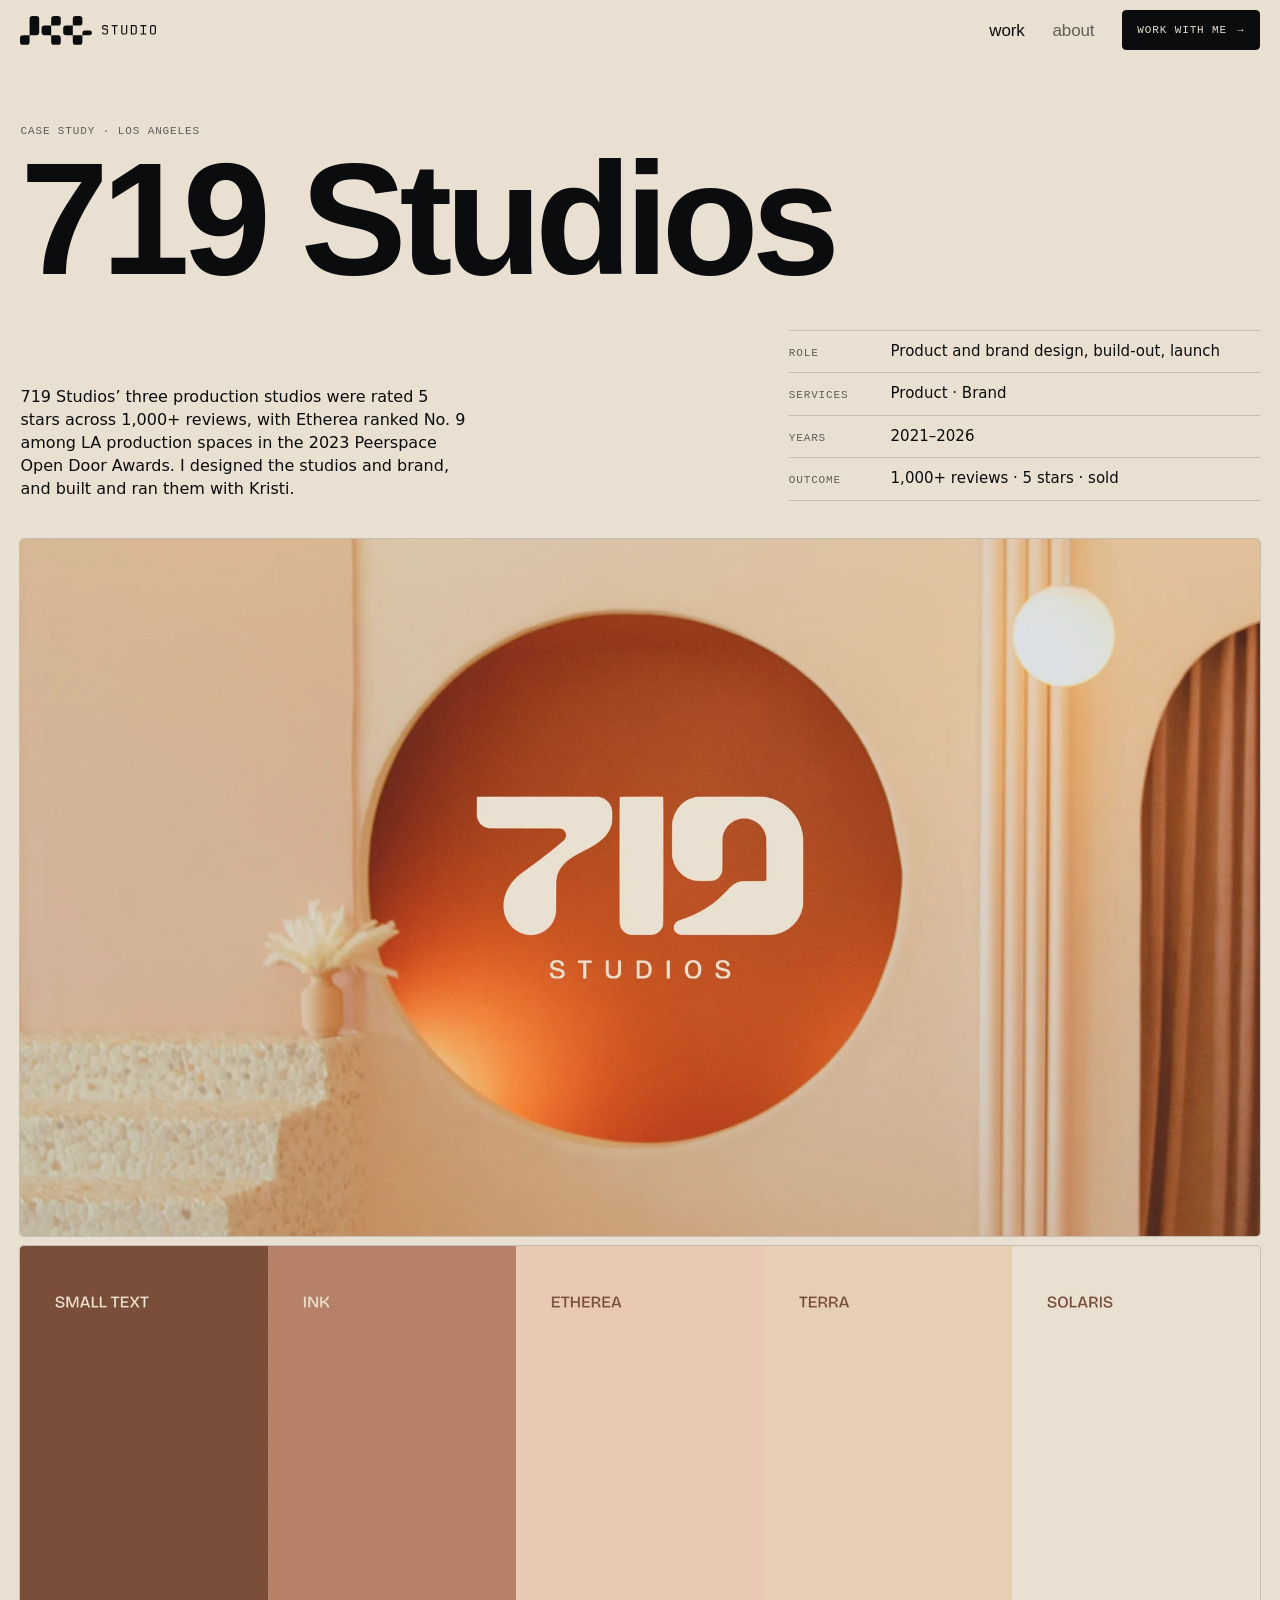
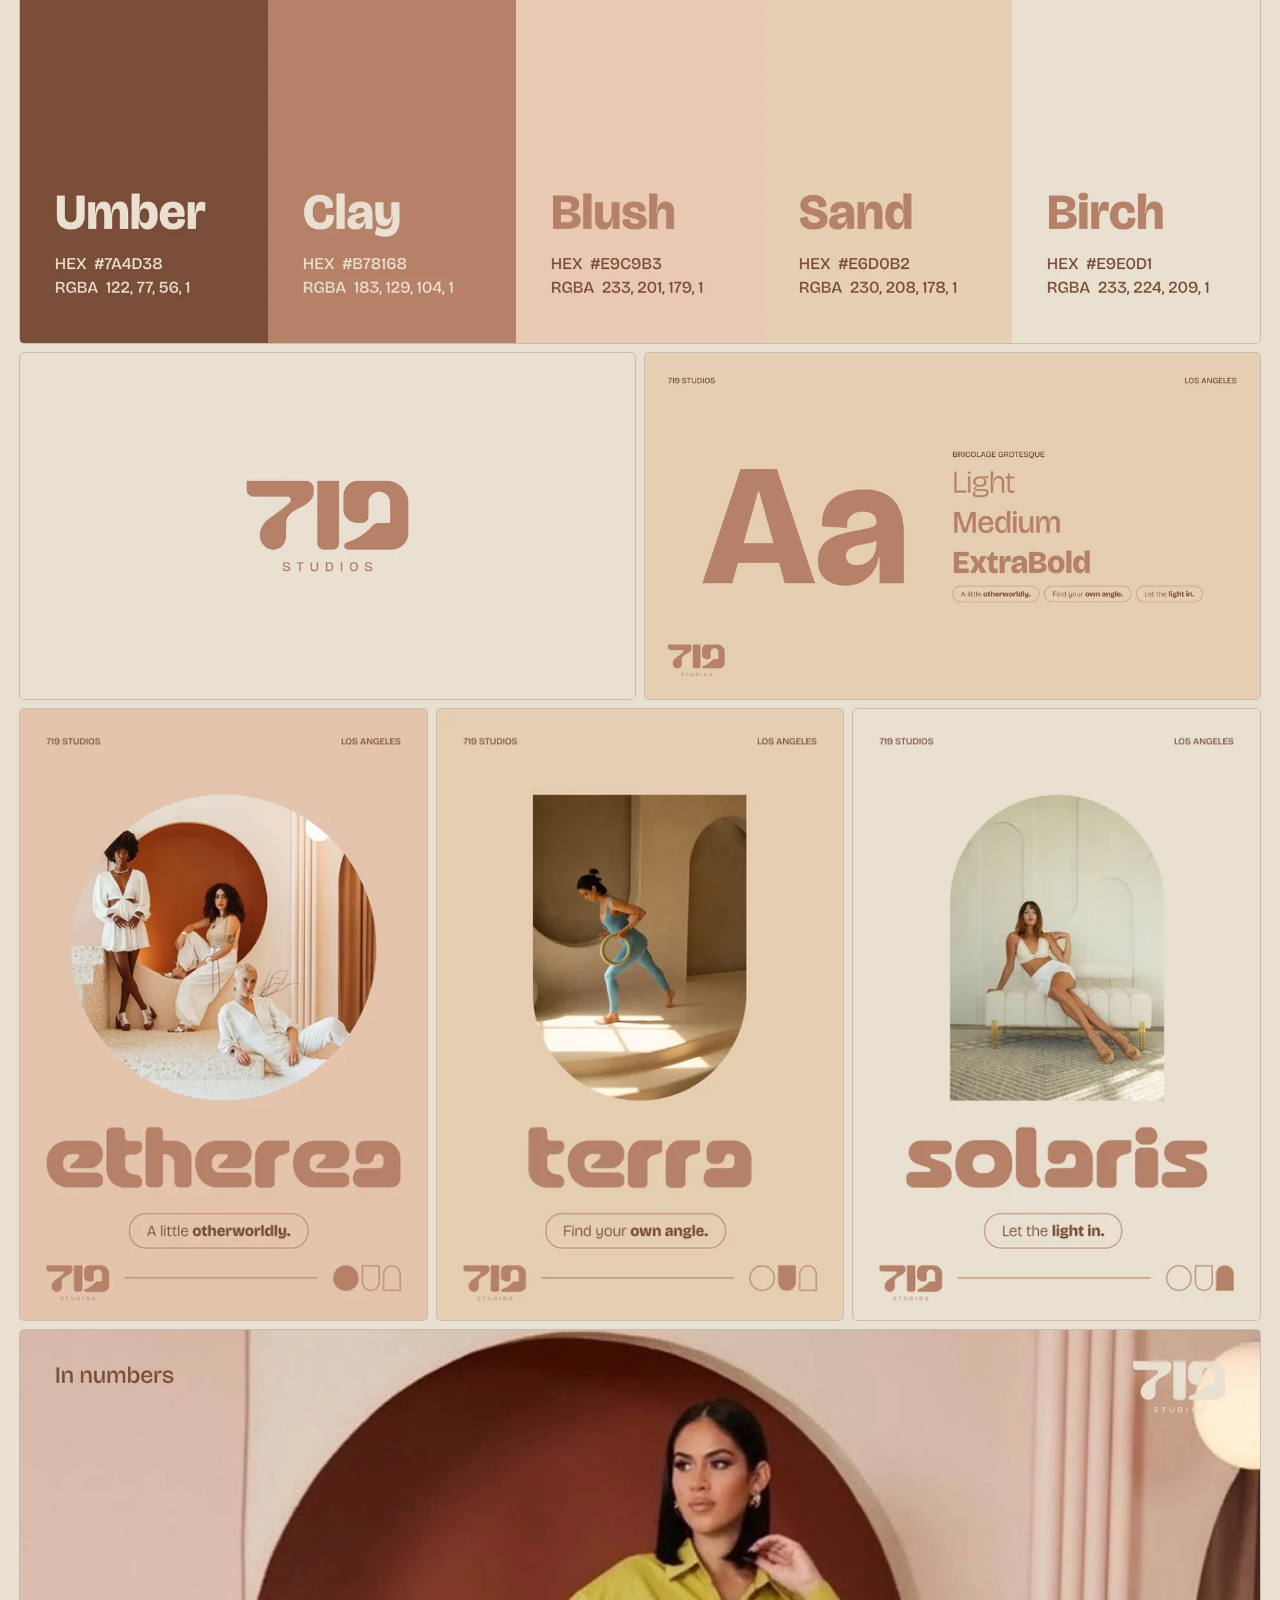
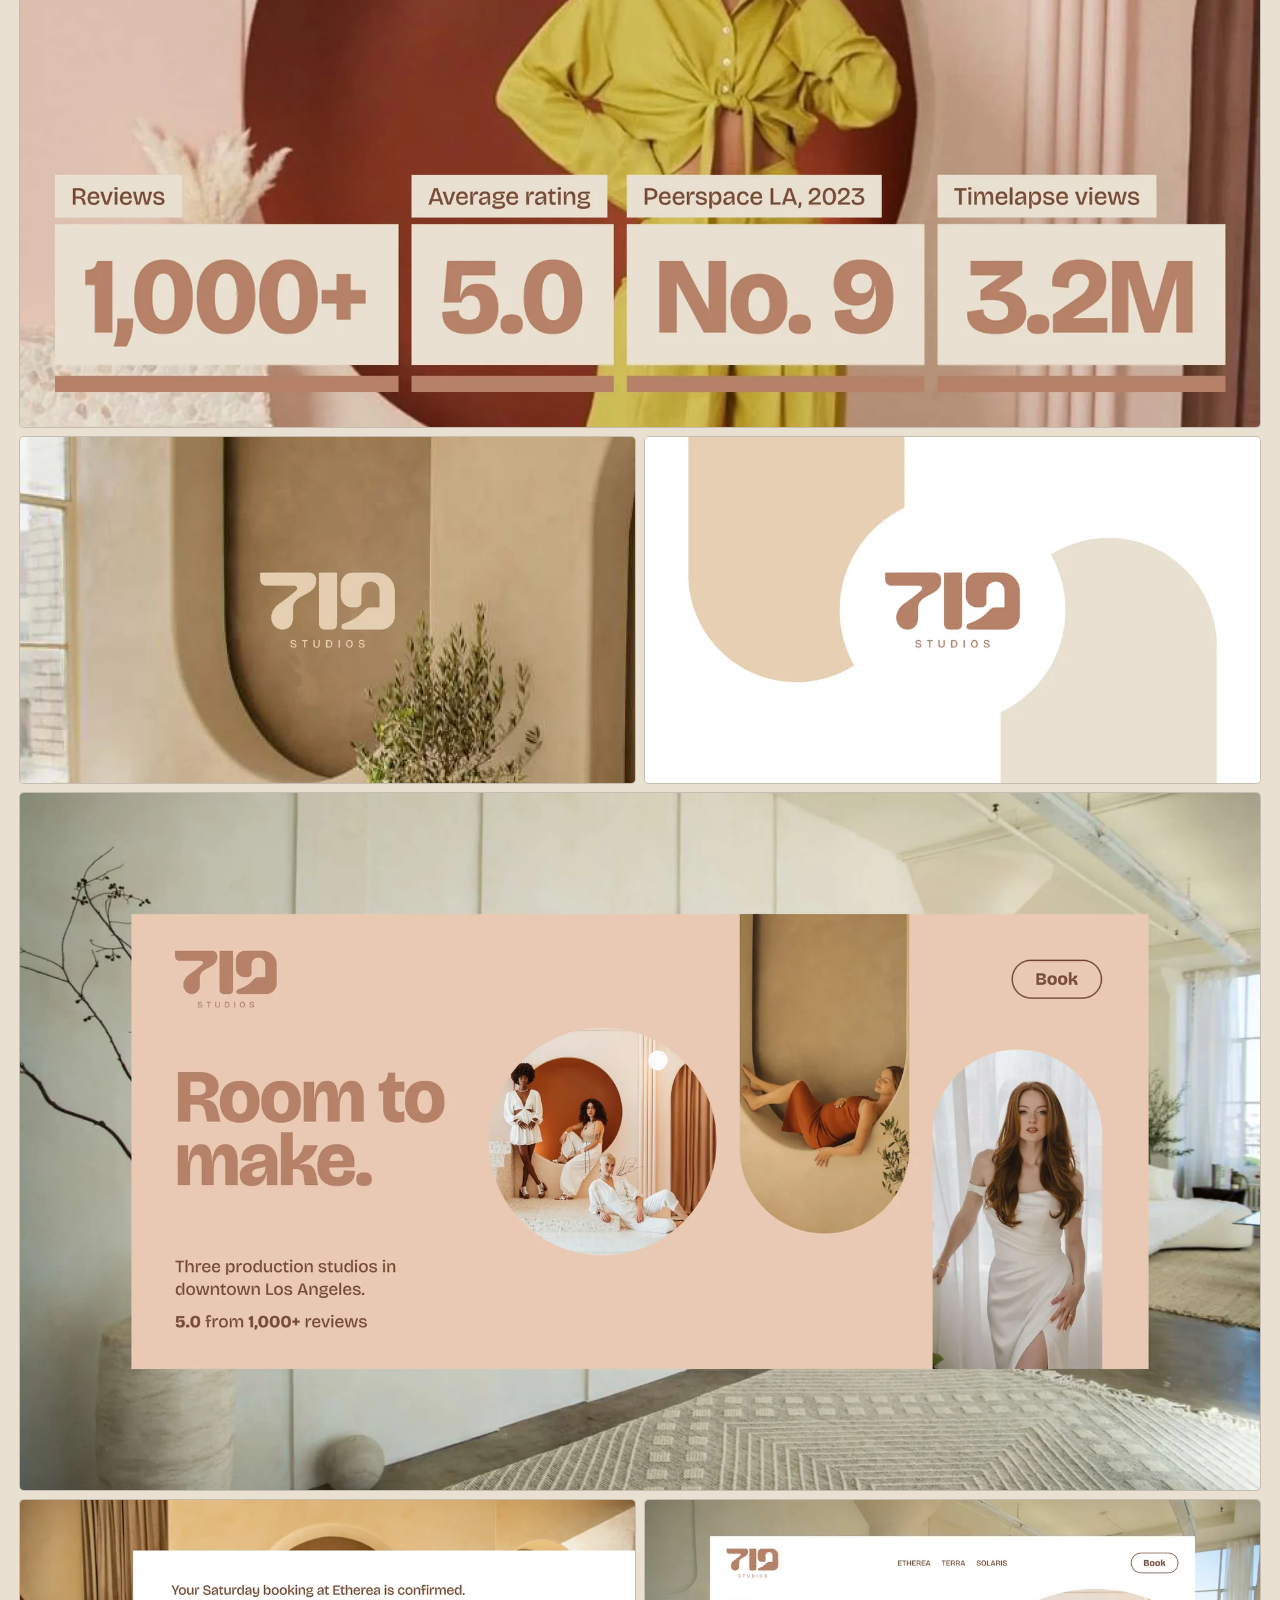
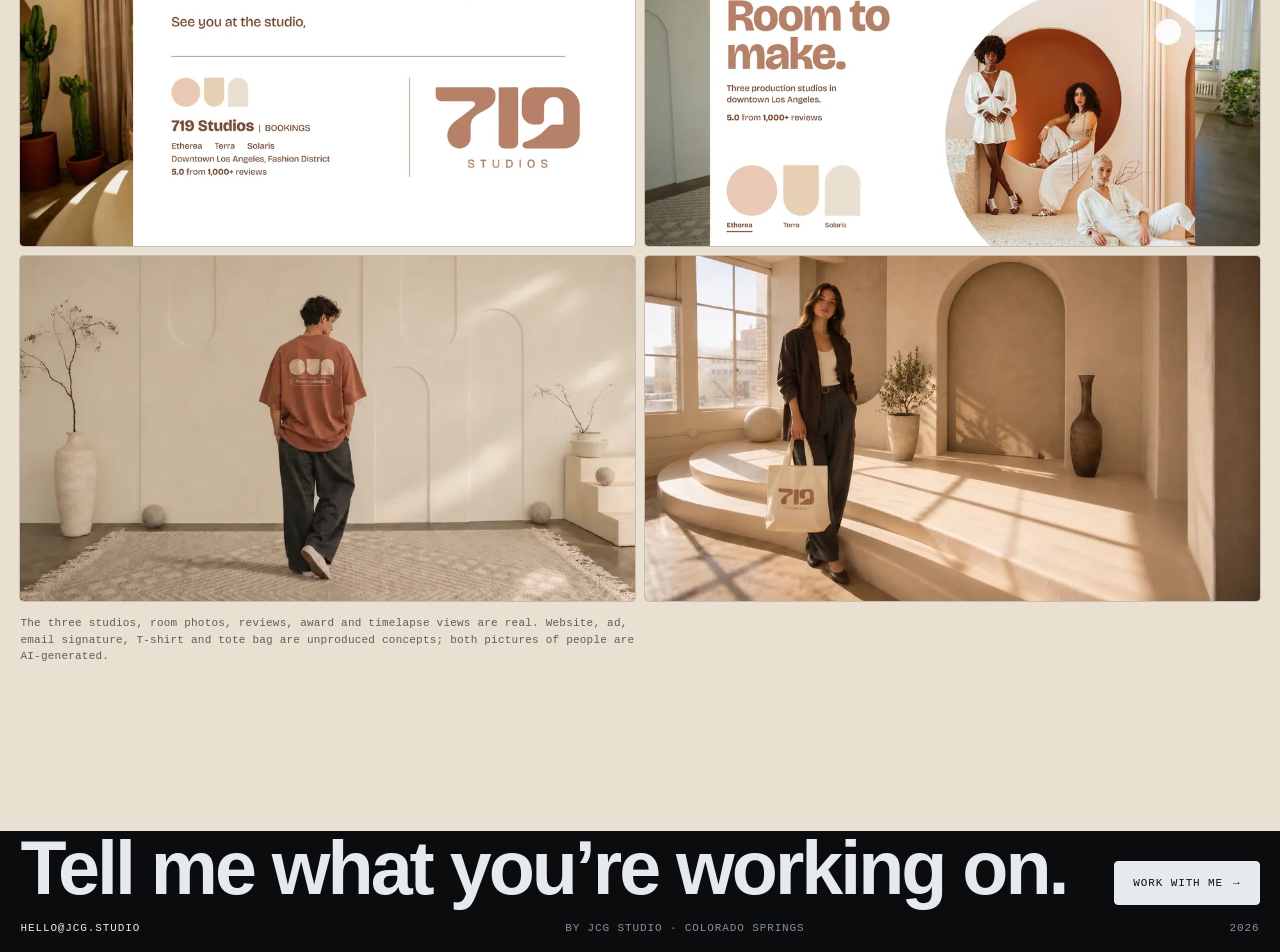
==== commit 8363a935: "719 Studios: new tote photo, cropped past the air conditioner Co-Authored-By: Claude Fable 5.2 <nore" ====
--- a/work/719-studios/index.html
+++ b/work/719-studios/index.html
@@ -85,21 +85,21 @@
     </div>
   </section>
   <div class="g">
-    <figure class="cell c12" data-reveal role="img" aria-label="The 719 Studios logo set inside the orange circle of the Etherea room"><img src="../../assets/img/work/719/deck/figma/04-etherea-1920.webp?v=20261117c" srcset="../../assets/img/work/719/deck/figma/04-etherea-960.webp?v=20261117c 960w, ../../assets/img/work/719/deck/figma/04-etherea-1920.webp?v=20261117c 1920w" sizes="100vw" width="1920" height="1080" alt="" decoding="async"></figure>
-    <figure class="cell c12" data-reveal role="img" aria-label="The five brand colours with their names and values: Umber, Clay, Blush, Sand and Birch"><img src="../../assets/img/work/719/deck/figma/02-palette-1920.webp?v=20261117c" srcset="../../assets/img/work/719/deck/figma/02-palette-960.webp?v=20261117c 960w, ../../assets/img/work/719/deck/figma/02-palette-1920.webp?v=20261117c 1920w" sizes="100vw" width="1920" height="1080" alt="" loading="lazy" decoding="async"></figure>
-    <figure class="cell c6" data-reveal role="img" aria-label="The 719 Studios logo in clay on a pale birch ground"><img src="../../assets/img/work/719/deck/figma/01-logo-1920.webp?v=20261117c" srcset="../../assets/img/work/719/deck/figma/01-logo-960.webp?v=20261117c 960w, ../../assets/img/work/719/deck/figma/01-logo-1920.webp?v=20261117c 1920w" sizes="(max-width: 799px) 100vw, 50vw" width="1920" height="1080" alt="" loading="lazy" decoding="async"></figure>
-    <figure class="cell c6" data-reveal role="img" aria-label="The typeface Bricolage Grotesque in three weights, with the three studio taglines"><img src="../../assets/img/work/719/deck/figma/03-type-1920.webp?v=20261117c" srcset="../../assets/img/work/719/deck/figma/03-type-960.webp?v=20261117c 960w, ../../assets/img/work/719/deck/figma/03-type-1920.webp?v=20261117c 1920w" sizes="(max-width: 799px) 100vw, 50vw" width="1920" height="1080" alt="" loading="lazy" decoding="async"></figure>
-    <figure class="cell c4 tall" data-reveal role="img" aria-label="The Etherea poster: its room through a circle, with the line A little otherworldly"><img src="../../assets/img/work/719/deck/figma/05-poster-etherea-880.webp?v=20261117c" srcset="../../assets/img/work/719/deck/figma/05-poster-etherea-440.webp?v=20261117c 440w, ../../assets/img/work/719/deck/figma/05-poster-etherea-880.webp?v=20261117c 880w, ../../assets/img/work/719/deck/figma/05-poster-etherea-1180.webp?v=20261117c 1180w" sizes="(max-width: 799px) 100vw, 33vw" width="1468" height="2202" alt="" loading="lazy" decoding="async"></figure>
-    <figure class="cell c4 tall" data-reveal role="img" aria-label="The Terra poster: its room through an upside-down arch, with the line Find your own angle"><img src="../../assets/img/work/719/deck/figma/05-poster-terra-880.webp?v=20261117c" srcset="../../assets/img/work/719/deck/figma/05-poster-terra-440.webp?v=20261117c 440w, ../../assets/img/work/719/deck/figma/05-poster-terra-880.webp?v=20261117c 880w, ../../assets/img/work/719/deck/figma/05-poster-terra-1180.webp?v=20261117c 1180w" sizes="(max-width: 799px) 100vw, 33vw" width="1468" height="2202" alt="" loading="lazy" decoding="async"></figure>
-    <figure class="cell c4 tall" data-reveal role="img" aria-label="The Solaris poster: its room through an arch, with the line Let the light in"><img src="../../assets/img/work/719/deck/figma/05-poster-solaris-880.webp?v=20261117c" srcset="../../assets/img/work/719/deck/figma/05-poster-solaris-440.webp?v=20261117c 440w, ../../assets/img/work/719/deck/figma/05-poster-solaris-880.webp?v=20261117c 880w, ../../assets/img/work/719/deck/figma/05-poster-solaris-1180.webp?v=20261117c 1180w" sizes="(max-width: 799px) 100vw, 33vw" width="1468" height="2202" alt="" loading="lazy" decoding="async"></figure>
-    <figure class="cell c12" data-reveal role="img" aria-label="Four figures over a photo taken at Etherea: 1,000+ reviews, 5.0 average rating, No. 9 on Peerspace in Los Angeles in 2023, 3.2M timelapse views"><img src="../../assets/img/work/719/deck/figma/06-numbers-1920.webp?v=20261117c" srcset="../../assets/img/work/719/deck/figma/06-numbers-960.webp?v=20261117c 960w, ../../assets/img/work/719/deck/figma/06-numbers-1920.webp?v=20261117c 1920w" sizes="100vw" width="1920" height="1080" alt="" loading="lazy" decoding="async"></figure>
-    <figure class="cell c6" data-reveal role="img" aria-label="The 719 Studios logo over the empty Terra room"><img src="../../assets/img/work/719/deck/figma/07-terra-1920.webp?v=20261117c" srcset="../../assets/img/work/719/deck/figma/07-terra-960.webp?v=20261117c 960w, ../../assets/img/work/719/deck/figma/07-terra-1920.webp?v=20261117c 1920w" sizes="(max-width: 799px) 100vw, 50vw" width="1920" height="1080" alt="" loading="lazy" decoding="async"></figure>
-    <figure class="cell c6" data-reveal role="img" aria-label="Two oversized studio shapes with a circle between them holding the logo"><img src="../../assets/img/work/719/deck/figma/09-pattern-shapes-1920.webp?v=20261117c" srcset="../../assets/img/work/719/deck/figma/09-pattern-shapes-960.webp?v=20261117c 960w, ../../assets/img/work/719/deck/figma/09-pattern-shapes-1920.webp?v=20261117c 1920w" sizes="(max-width: 799px) 100vw, 50vw" width="1920" height="1080" alt="" loading="lazy" decoding="async"></figure>
-    <figure class="cell c12" data-reveal role="img" aria-label="A concept ad banner with the line Room to make and three photos seen through the studio shapes"><img src="../../assets/img/work/719/deck/figma/10-ad-1920.webp?v=20261117c" srcset="../../assets/img/work/719/deck/figma/10-ad-960.webp?v=20261117c 960w, ../../assets/img/work/719/deck/figma/10-ad-1920.webp?v=20261117c 1920w" sizes="100vw" width="1920" height="1080" alt="" loading="lazy" decoding="async"></figure>
-    <figure class="cell c6" data-reveal role="img" aria-label="A concept email signature with the three studio shapes and the logo"><img src="../../assets/img/work/719/deck/figma/11-email-1920.webp?v=20261117c" srcset="../../assets/img/work/719/deck/figma/11-email-960.webp?v=20261117c 960w, ../../assets/img/work/719/deck/figma/11-email-1920.webp?v=20261117c 1920w" sizes="(max-width: 799px) 100vw, 50vw" width="1920" height="1080" alt="" loading="lazy" decoding="async"></figure>
-    <figure class="cell c6" data-reveal role="img" aria-label="A concept website header with the line Room to make and a large circular photo"><img src="../../assets/img/work/719/deck/figma/12-website-1920.webp?v=20261117c" srcset="../../assets/img/work/719/deck/figma/12-website-960.webp?v=20261117c 960w, ../../assets/img/work/719/deck/figma/12-website-1920.webp?v=20261117c 1920w" sizes="(max-width: 799px) 100vw, 50vw" width="1920" height="1080" alt="" loading="lazy" decoding="async"></figure>
-    <figure class="cell c6" data-reveal role="img" aria-label="A concept T-shirt in clay with the three studio shapes on the back, worn in a room like Solaris"><img src="../../assets/img/work/719/deck/figma/13-shirt-1920.webp?v=20261117c" srcset="../../assets/img/work/719/deck/figma/13-shirt-960.webp?v=20261117c 960w, ../../assets/img/work/719/deck/figma/13-shirt-1920.webp?v=20261117c 1920w" sizes="(max-width: 799px) 100vw, 50vw" width="1920" height="1080" alt="" loading="lazy" decoding="async"></figure>
-    <figure class="cell c6" data-reveal role="img" aria-label="A concept canvas tote bag with the logo, carried in a room like Terra"><img src="../../assets/img/work/719/deck/figma/14-tote-1920.webp?v=20261117c" srcset="../../assets/img/work/719/deck/figma/14-tote-960.webp?v=20261117c 960w, ../../assets/img/work/719/deck/figma/14-tote-1920.webp?v=20261117c 1920w" sizes="(max-width: 799px) 100vw, 50vw" width="1920" height="1080" alt="" loading="lazy" decoding="async"></figure>
+    <figure class="cell c12" data-reveal role="img" aria-label="The 719 Studios logo set inside the orange circle of the Etherea room"><img src="../../assets/img/work/719/deck/figma/04-etherea-1920.webp?v=20261117d" srcset="../../assets/img/work/719/deck/figma/04-etherea-960.webp?v=20261117d 960w, ../../assets/img/work/719/deck/figma/04-etherea-1920.webp?v=20261117d 1920w" sizes="100vw" width="1920" height="1080" alt="" decoding="async"></figure>
+    <figure class="cell c12" data-reveal role="img" aria-label="The five brand colours with their names and values: Umber, Clay, Blush, Sand and Birch"><img src="../../assets/img/work/719/deck/figma/02-palette-1920.webp?v=20261117d" srcset="../../assets/img/work/719/deck/figma/02-palette-960.webp?v=20261117d 960w, ../../assets/img/work/719/deck/figma/02-palette-1920.webp?v=20261117d 1920w" sizes="100vw" width="1920" height="1080" alt="" loading="lazy" decoding="async"></figure>
+    <figure class="cell c6" data-reveal role="img" aria-label="The 719 Studios logo in clay on a pale birch ground"><img src="../../assets/img/work/719/deck/figma/01-logo-1920.webp?v=20261117d" srcset="../../assets/img/work/719/deck/figma/01-logo-960.webp?v=20261117d 960w, ../../assets/img/work/719/deck/figma/01-logo-1920.webp?v=20261117d 1920w" sizes="(max-width: 799px) 100vw, 50vw" width="1920" height="1080" alt="" loading="lazy" decoding="async"></figure>
+    <figure class="cell c6" data-reveal role="img" aria-label="The typeface Bricolage Grotesque in three weights, with the three studio taglines"><img src="../../assets/img/work/719/deck/figma/03-type-1920.webp?v=20261117d" srcset="../../assets/img/work/719/deck/figma/03-type-960.webp?v=20261117d 960w, ../../assets/img/work/719/deck/figma/03-type-1920.webp?v=20261117d 1920w" sizes="(max-width: 799px) 100vw, 50vw" width="1920" height="1080" alt="" loading="lazy" decoding="async"></figure>
+    <figure class="cell c4 tall" data-reveal role="img" aria-label="The Etherea poster: its room through a circle, with the line A little otherworldly"><img src="../../assets/img/work/719/deck/figma/05-poster-etherea-880.webp?v=20261117d" srcset="../../assets/img/work/719/deck/figma/05-poster-etherea-440.webp?v=20261117d 440w, ../../assets/img/work/719/deck/figma/05-poster-etherea-880.webp?v=20261117d 880w, ../../assets/img/work/719/deck/figma/05-poster-etherea-1180.webp?v=20261117d 1180w" sizes="(max-width: 799px) 100vw, 33vw" width="1468" height="2202" alt="" loading="lazy" decoding="async"></figure>
+    <figure class="cell c4 tall" data-reveal role="img" aria-label="The Terra poster: its room through an upside-down arch, with the line Find your own angle"><img src="../../assets/img/work/719/deck/figma/05-poster-terra-880.webp?v=20261117d" srcset="../../assets/img/work/719/deck/figma/05-poster-terra-440.webp?v=20261117d 440w, ../../assets/img/work/719/deck/figma/05-poster-terra-880.webp?v=20261117d 880w, ../../assets/img/work/719/deck/figma/05-poster-terra-1180.webp?v=20261117d 1180w" sizes="(max-width: 799px) 100vw, 33vw" width="1468" height="2202" alt="" loading="lazy" decoding="async"></figure>
+    <figure class="cell c4 tall" data-reveal role="img" aria-label="The Solaris poster: its room through an arch, with the line Let the light in"><img src="../../assets/img/work/719/deck/figma/05-poster-solaris-880.webp?v=20261117d" srcset="../../assets/img/work/719/deck/figma/05-poster-solaris-440.webp?v=20261117d 440w, ../../assets/img/work/719/deck/figma/05-poster-solaris-880.webp?v=20261117d 880w, ../../assets/img/work/719/deck/figma/05-poster-solaris-1180.webp?v=20261117d 1180w" sizes="(max-width: 799px) 100vw, 33vw" width="1468" height="2202" alt="" loading="lazy" decoding="async"></figure>
+    <figure class="cell c12" data-reveal role="img" aria-label="Four figures over a photo taken at Etherea: 1,000+ reviews, 5.0 average rating, No. 9 on Peerspace in Los Angeles in 2023, 3.2M timelapse views"><img src="../../assets/img/work/719/deck/figma/06-numbers-1920.webp?v=20261117d" srcset="../../assets/img/work/719/deck/figma/06-numbers-960.webp?v=20261117d 960w, ../../assets/img/work/719/deck/figma/06-numbers-1920.webp?v=20261117d 1920w" sizes="100vw" width="1920" height="1080" alt="" loading="lazy" decoding="async"></figure>
+    <figure class="cell c6" data-reveal role="img" aria-label="The 719 Studios logo over the empty Terra room"><img src="../../assets/img/work/719/deck/figma/07-terra-1920.webp?v=20261117d" srcset="../../assets/img/work/719/deck/figma/07-terra-960.webp?v=20261117d 960w, ../../assets/img/work/719/deck/figma/07-terra-1920.webp?v=20261117d 1920w" sizes="(max-width: 799px) 100vw, 50vw" width="1920" height="1080" alt="" loading="lazy" decoding="async"></figure>
+    <figure class="cell c6" data-reveal role="img" aria-label="Two oversized studio shapes with a circle between them holding the logo"><img src="../../assets/img/work/719/deck/figma/09-pattern-shapes-1920.webp?v=20261117d" srcset="../../assets/img/work/719/deck/figma/09-pattern-shapes-960.webp?v=20261117d 960w, ../../assets/img/work/719/deck/figma/09-pattern-shapes-1920.webp?v=20261117d 1920w" sizes="(max-width: 799px) 100vw, 50vw" width="1920" height="1080" alt="" loading="lazy" decoding="async"></figure>
+    <figure class="cell c12" data-reveal role="img" aria-label="A concept ad banner with the line Room to make and three photos seen through the studio shapes"><img src="../../assets/img/work/719/deck/figma/10-ad-1920.webp?v=20261117d" srcset="../../assets/img/work/719/deck/figma/10-ad-960.webp?v=20261117d 960w, ../../assets/img/work/719/deck/figma/10-ad-1920.webp?v=20261117d 1920w" sizes="100vw" width="1920" height="1080" alt="" loading="lazy" decoding="async"></figure>
+    <figure class="cell c6" data-reveal role="img" aria-label="A concept email signature with the three studio shapes and the logo"><img src="../../assets/img/work/719/deck/figma/11-email-1920.webp?v=20261117d" srcset="../../assets/img/work/719/deck/figma/11-email-960.webp?v=20261117d 960w, ../../assets/img/work/719/deck/figma/11-email-1920.webp?v=20261117d 1920w" sizes="(max-width: 799px) 100vw, 50vw" width="1920" height="1080" alt="" loading="lazy" decoding="async"></figure>
+    <figure class="cell c6" data-reveal role="img" aria-label="A concept website header with the line Room to make and a large circular photo"><img src="../../assets/img/work/719/deck/figma/12-website-1920.webp?v=20261117d" srcset="../../assets/img/work/719/deck/figma/12-website-960.webp?v=20261117d 960w, ../../assets/img/work/719/deck/figma/12-website-1920.webp?v=20261117d 1920w" sizes="(max-width: 799px) 100vw, 50vw" width="1920" height="1080" alt="" loading="lazy" decoding="async"></figure>
+    <figure class="cell c6" data-reveal role="img" aria-label="A concept T-shirt in clay with the three studio shapes on the back, worn in a room like Solaris"><img src="../../assets/img/work/719/deck/figma/13-shirt-1920.webp?v=20261117d" srcset="../../assets/img/work/719/deck/figma/13-shirt-960.webp?v=20261117d 960w, ../../assets/img/work/719/deck/figma/13-shirt-1920.webp?v=20261117d 1920w" sizes="(max-width: 799px) 100vw, 50vw" width="1920" height="1080" alt="" loading="lazy" decoding="async"></figure>
+    <figure class="cell c6" data-reveal role="img" aria-label="A concept canvas tote bag with the logo, carried in a room like Terra"><img src="../../assets/img/work/719/deck/figma/14-tote-1920.webp?v=20261117d" srcset="../../assets/img/work/719/deck/figma/14-tote-960.webp?v=20261117d 960w, ../../assets/img/work/719/deck/figma/14-tote-1920.webp?v=20261117d 1920w" sizes="(max-width: 799px) 100vw, 50vw" width="1920" height="1080" alt="" loading="lazy" decoding="async"></figure>
   </div>
   <p class="hud fine">The three studios, room photos, reviews, award and timelapse views are real. Website, ad, email signature, T-shirt and tote bag are unproduced concepts; both pictures of people are AI-generated.</p>
 </main>
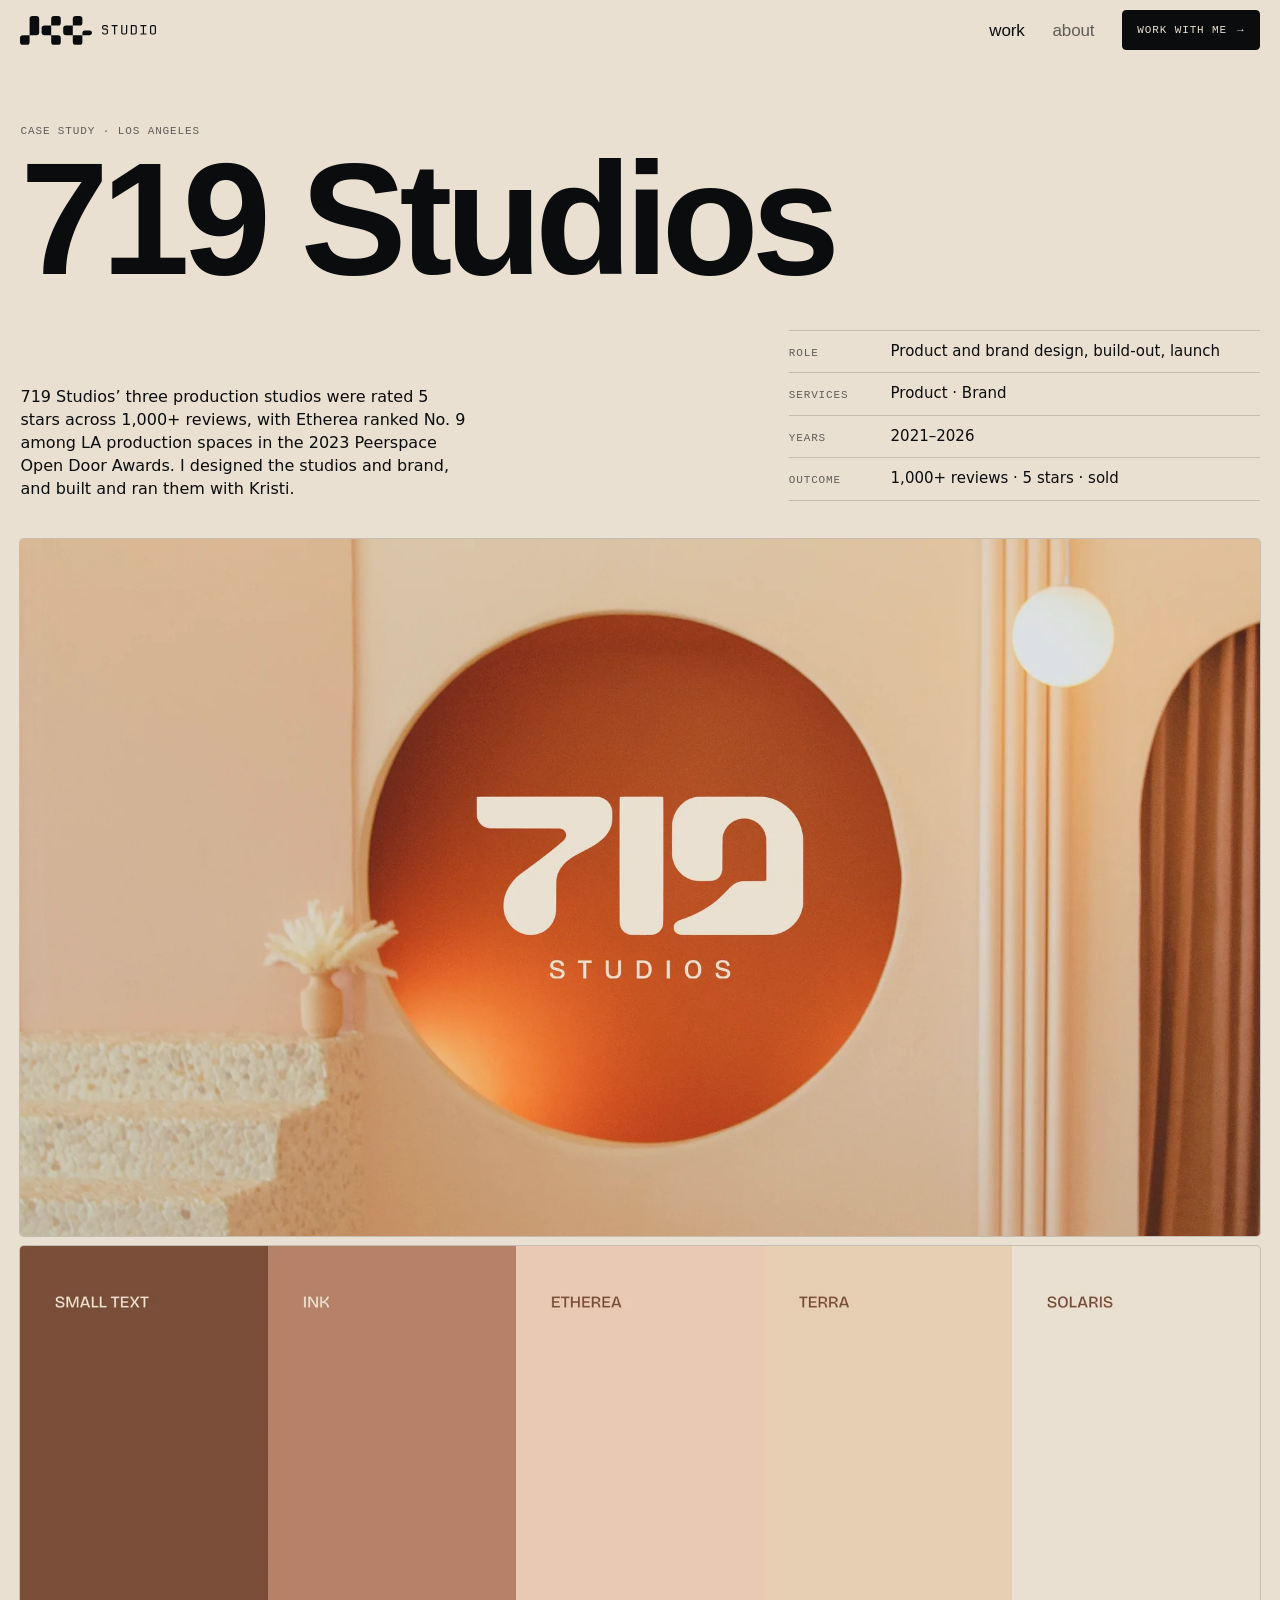
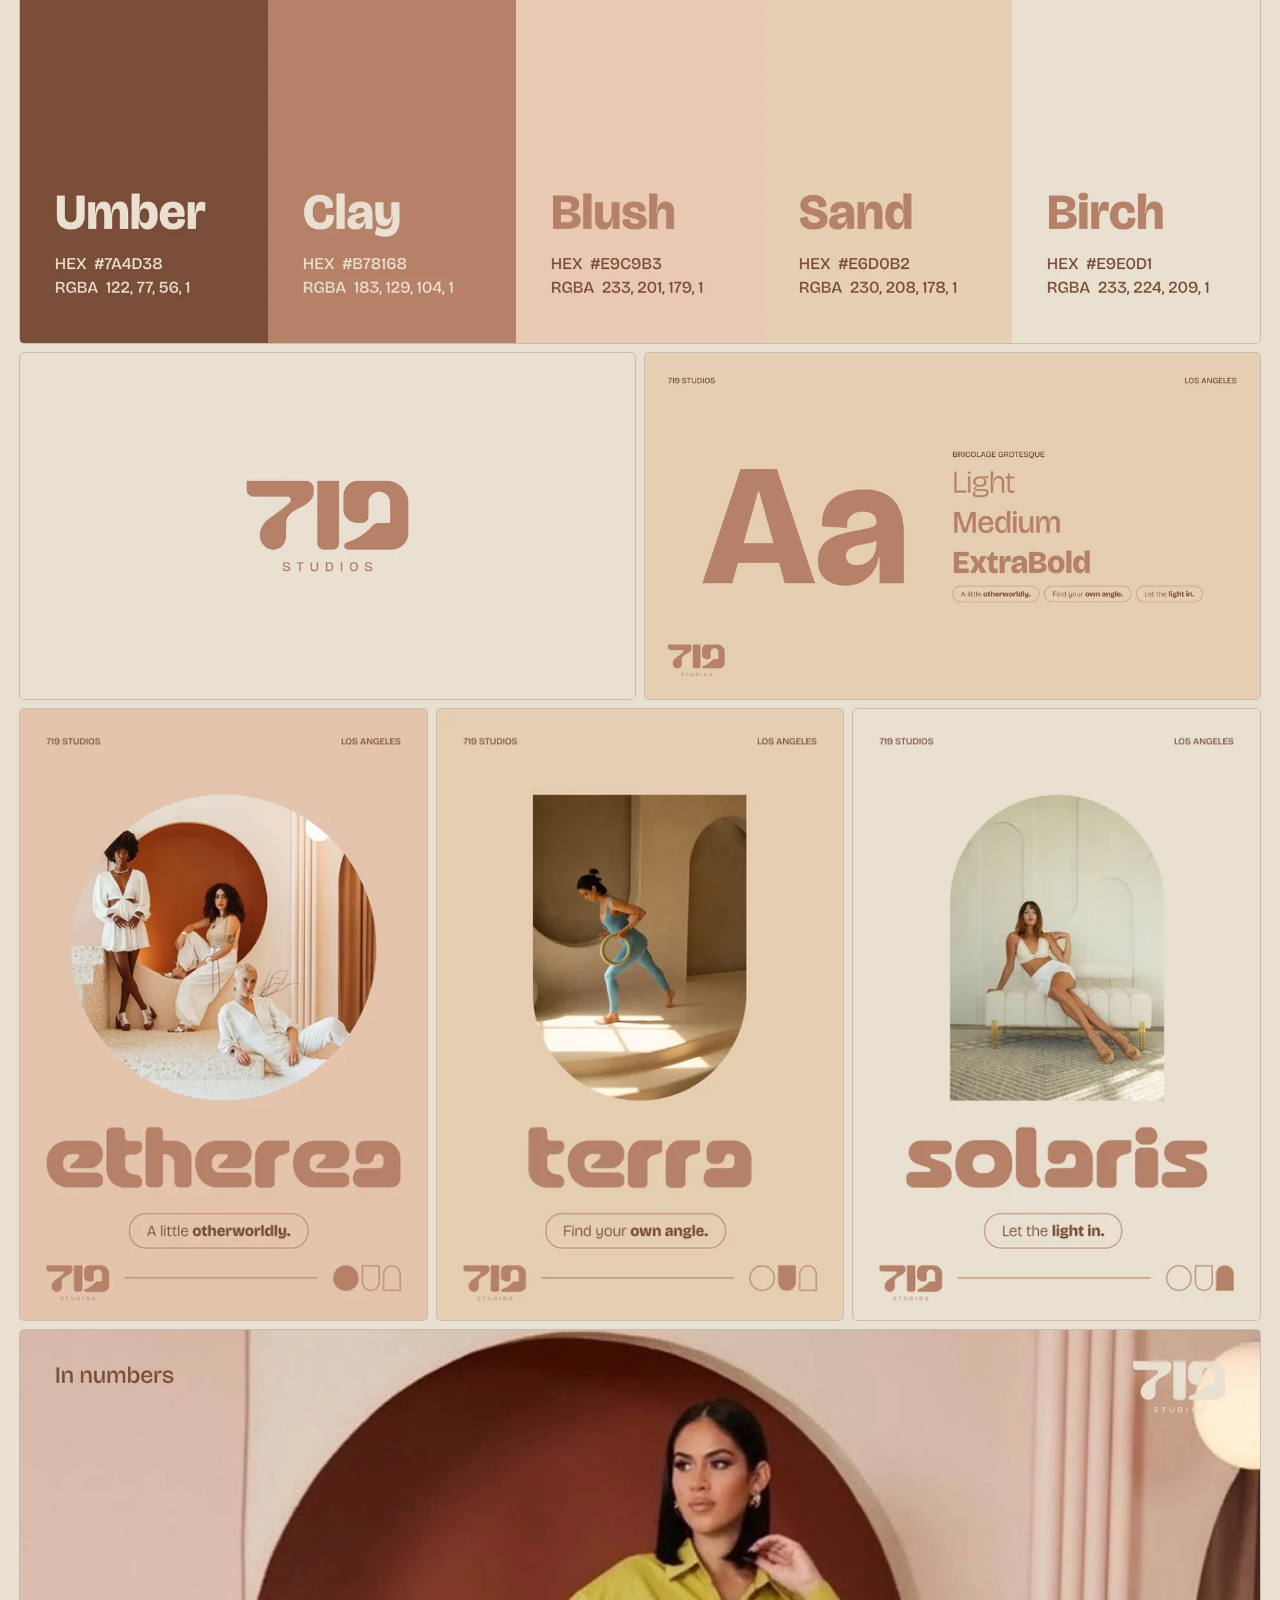
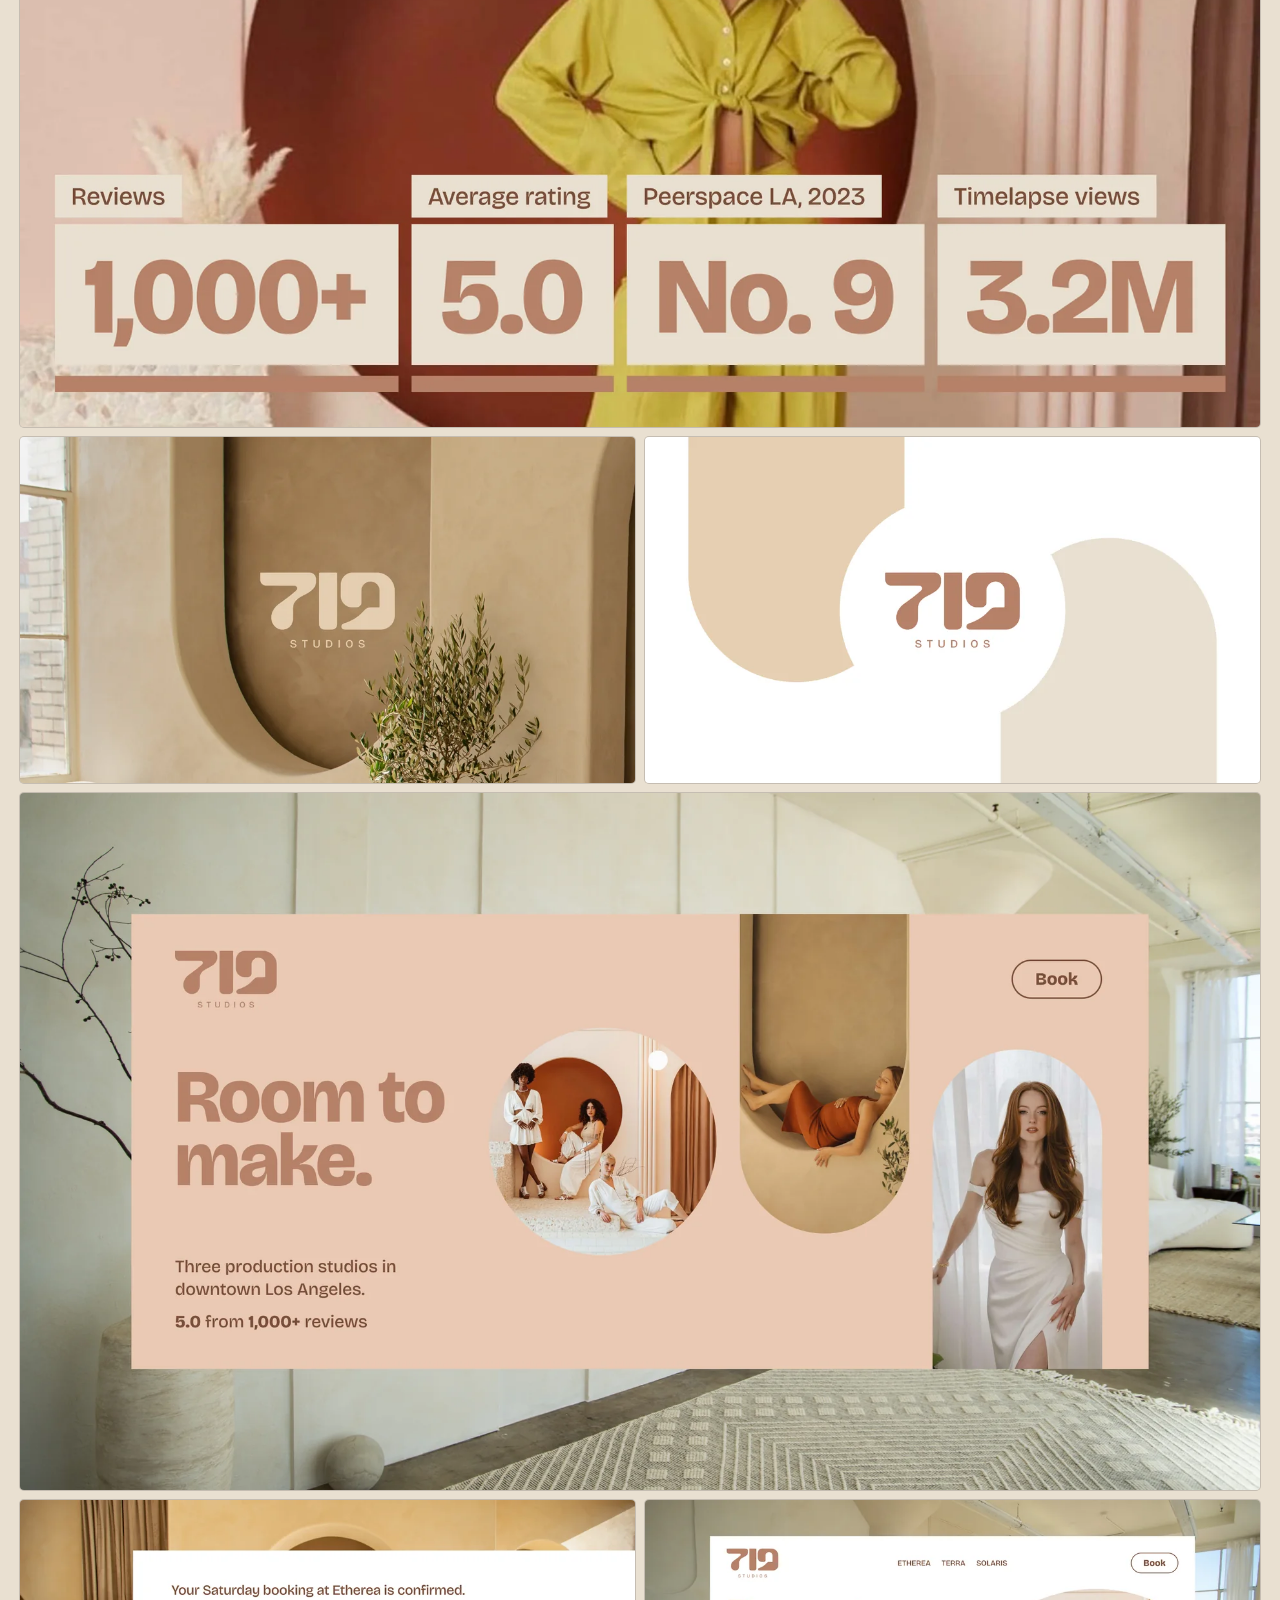
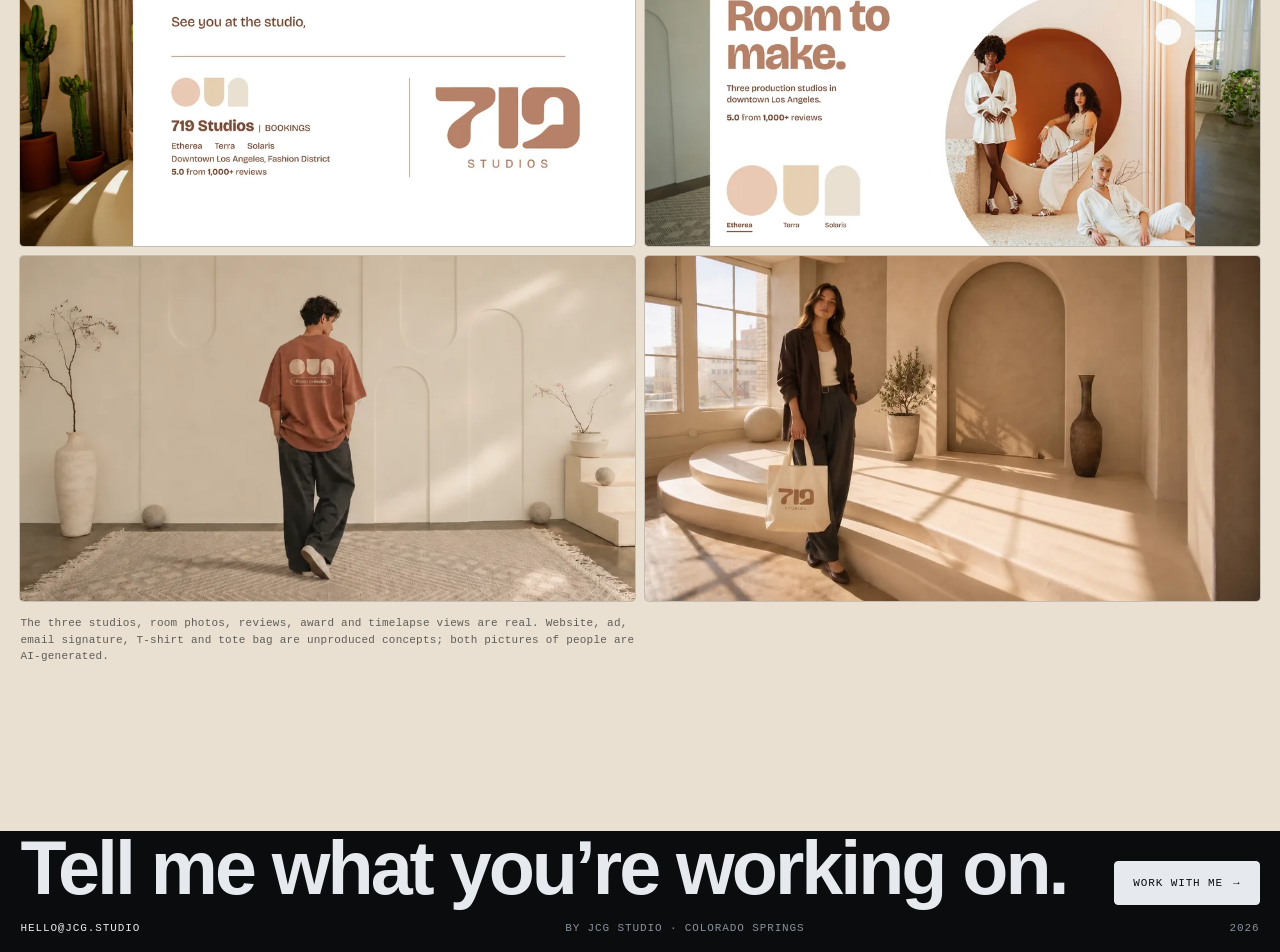
==== commit 776c0796: "719 Studios: sharper background photos from the full-size originals Etherea, Terra, ad, email and we" ====
--- a/work/719-studios/index.html
+++ b/work/719-studios/index.html
@@ -85,21 +85,21 @@
     </div>
   </section>
   <div class="g">
-    <figure class="cell c12" data-reveal role="img" aria-label="The 719 Studios logo set inside the orange circle of the Etherea room"><img src="../../assets/img/work/719/deck/figma/04-etherea-1920.webp?v=20261117d" srcset="../../assets/img/work/719/deck/figma/04-etherea-960.webp?v=20261117d 960w, ../../assets/img/work/719/deck/figma/04-etherea-1920.webp?v=20261117d 1920w" sizes="100vw" width="1920" height="1080" alt="" decoding="async"></figure>
-    <figure class="cell c12" data-reveal role="img" aria-label="The five brand colours with their names and values: Umber, Clay, Blush, Sand and Birch"><img src="../../assets/img/work/719/deck/figma/02-palette-1920.webp?v=20261117d" srcset="../../assets/img/work/719/deck/figma/02-palette-960.webp?v=20261117d 960w, ../../assets/img/work/719/deck/figma/02-palette-1920.webp?v=20261117d 1920w" sizes="100vw" width="1920" height="1080" alt="" loading="lazy" decoding="async"></figure>
-    <figure class="cell c6" data-reveal role="img" aria-label="The 719 Studios logo in clay on a pale birch ground"><img src="../../assets/img/work/719/deck/figma/01-logo-1920.webp?v=20261117d" srcset="../../assets/img/work/719/deck/figma/01-logo-960.webp?v=20261117d 960w, ../../assets/img/work/719/deck/figma/01-logo-1920.webp?v=20261117d 1920w" sizes="(max-width: 799px) 100vw, 50vw" width="1920" height="1080" alt="" loading="lazy" decoding="async"></figure>
-    <figure class="cell c6" data-reveal role="img" aria-label="The typeface Bricolage Grotesque in three weights, with the three studio taglines"><img src="../../assets/img/work/719/deck/figma/03-type-1920.webp?v=20261117d" srcset="../../assets/img/work/719/deck/figma/03-type-960.webp?v=20261117d 960w, ../../assets/img/work/719/deck/figma/03-type-1920.webp?v=20261117d 1920w" sizes="(max-width: 799px) 100vw, 50vw" width="1920" height="1080" alt="" loading="lazy" decoding="async"></figure>
-    <figure class="cell c4 tall" data-reveal role="img" aria-label="The Etherea poster: its room through a circle, with the line A little otherworldly"><img src="../../assets/img/work/719/deck/figma/05-poster-etherea-880.webp?v=20261117d" srcset="../../assets/img/work/719/deck/figma/05-poster-etherea-440.webp?v=20261117d 440w, ../../assets/img/work/719/deck/figma/05-poster-etherea-880.webp?v=20261117d 880w, ../../assets/img/work/719/deck/figma/05-poster-etherea-1180.webp?v=20261117d 1180w" sizes="(max-width: 799px) 100vw, 33vw" width="1468" height="2202" alt="" loading="lazy" decoding="async"></figure>
-    <figure class="cell c4 tall" data-reveal role="img" aria-label="The Terra poster: its room through an upside-down arch, with the line Find your own angle"><img src="../../assets/img/work/719/deck/figma/05-poster-terra-880.webp?v=20261117d" srcset="../../assets/img/work/719/deck/figma/05-poster-terra-440.webp?v=20261117d 440w, ../../assets/img/work/719/deck/figma/05-poster-terra-880.webp?v=20261117d 880w, ../../assets/img/work/719/deck/figma/05-poster-terra-1180.webp?v=20261117d 1180w" sizes="(max-width: 799px) 100vw, 33vw" width="1468" height="2202" alt="" loading="lazy" decoding="async"></figure>
-    <figure class="cell c4 tall" data-reveal role="img" aria-label="The Solaris poster: its room through an arch, with the line Let the light in"><img src="../../assets/img/work/719/deck/figma/05-poster-solaris-880.webp?v=20261117d" srcset="../../assets/img/work/719/deck/figma/05-poster-solaris-440.webp?v=20261117d 440w, ../../assets/img/work/719/deck/figma/05-poster-solaris-880.webp?v=20261117d 880w, ../../assets/img/work/719/deck/figma/05-poster-solaris-1180.webp?v=20261117d 1180w" sizes="(max-width: 799px) 100vw, 33vw" width="1468" height="2202" alt="" loading="lazy" decoding="async"></figure>
-    <figure class="cell c12" data-reveal role="img" aria-label="Four figures over a photo taken at Etherea: 1,000+ reviews, 5.0 average rating, No. 9 on Peerspace in Los Angeles in 2023, 3.2M timelapse views"><img src="../../assets/img/work/719/deck/figma/06-numbers-1920.webp?v=20261117d" srcset="../../assets/img/work/719/deck/figma/06-numbers-960.webp?v=20261117d 960w, ../../assets/img/work/719/deck/figma/06-numbers-1920.webp?v=20261117d 1920w" sizes="100vw" width="1920" height="1080" alt="" loading="lazy" decoding="async"></figure>
-    <figure class="cell c6" data-reveal role="img" aria-label="The 719 Studios logo over the empty Terra room"><img src="../../assets/img/work/719/deck/figma/07-terra-1920.webp?v=20261117d" srcset="../../assets/img/work/719/deck/figma/07-terra-960.webp?v=20261117d 960w, ../../assets/img/work/719/deck/figma/07-terra-1920.webp?v=20261117d 1920w" sizes="(max-width: 799px) 100vw, 50vw" width="1920" height="1080" alt="" loading="lazy" decoding="async"></figure>
-    <figure class="cell c6" data-reveal role="img" aria-label="Two oversized studio shapes with a circle between them holding the logo"><img src="../../assets/img/work/719/deck/figma/09-pattern-shapes-1920.webp?v=20261117d" srcset="../../assets/img/work/719/deck/figma/09-pattern-shapes-960.webp?v=20261117d 960w, ../../assets/img/work/719/deck/figma/09-pattern-shapes-1920.webp?v=20261117d 1920w" sizes="(max-width: 799px) 100vw, 50vw" width="1920" height="1080" alt="" loading="lazy" decoding="async"></figure>
-    <figure class="cell c12" data-reveal role="img" aria-label="A concept ad banner with the line Room to make and three photos seen through the studio shapes"><img src="../../assets/img/work/719/deck/figma/10-ad-1920.webp?v=20261117d" srcset="../../assets/img/work/719/deck/figma/10-ad-960.webp?v=20261117d 960w, ../../assets/img/work/719/deck/figma/10-ad-1920.webp?v=20261117d 1920w" sizes="100vw" width="1920" height="1080" alt="" loading="lazy" decoding="async"></figure>
-    <figure class="cell c6" data-reveal role="img" aria-label="A concept email signature with the three studio shapes and the logo"><img src="../../assets/img/work/719/deck/figma/11-email-1920.webp?v=20261117d" srcset="../../assets/img/work/719/deck/figma/11-email-960.webp?v=20261117d 960w, ../../assets/img/work/719/deck/figma/11-email-1920.webp?v=20261117d 1920w" sizes="(max-width: 799px) 100vw, 50vw" width="1920" height="1080" alt="" loading="lazy" decoding="async"></figure>
-    <figure class="cell c6" data-reveal role="img" aria-label="A concept website header with the line Room to make and a large circular photo"><img src="../../assets/img/work/719/deck/figma/12-website-1920.webp?v=20261117d" srcset="../../assets/img/work/719/deck/figma/12-website-960.webp?v=20261117d 960w, ../../assets/img/work/719/deck/figma/12-website-1920.webp?v=20261117d 1920w" sizes="(max-width: 799px) 100vw, 50vw" width="1920" height="1080" alt="" loading="lazy" decoding="async"></figure>
-    <figure class="cell c6" data-reveal role="img" aria-label="A concept T-shirt in clay with the three studio shapes on the back, worn in a room like Solaris"><img src="../../assets/img/work/719/deck/figma/13-shirt-1920.webp?v=20261117d" srcset="../../assets/img/work/719/deck/figma/13-shirt-960.webp?v=20261117d 960w, ../../assets/img/work/719/deck/figma/13-shirt-1920.webp?v=20261117d 1920w" sizes="(max-width: 799px) 100vw, 50vw" width="1920" height="1080" alt="" loading="lazy" decoding="async"></figure>
-    <figure class="cell c6" data-reveal role="img" aria-label="A concept canvas tote bag with the logo, carried in a room like Terra"><img src="../../assets/img/work/719/deck/figma/14-tote-1920.webp?v=20261117d" srcset="../../assets/img/work/719/deck/figma/14-tote-960.webp?v=20261117d 960w, ../../assets/img/work/719/deck/figma/14-tote-1920.webp?v=20261117d 1920w" sizes="(max-width: 799px) 100vw, 50vw" width="1920" height="1080" alt="" loading="lazy" decoding="async"></figure>
+    <figure class="cell c12" data-reveal role="img" aria-label="The 719 Studios logo set inside the orange circle of the Etherea room"><img src="../../assets/img/work/719/deck/figma/04-etherea-1920.webp?v=20261117e" srcset="../../assets/img/work/719/deck/figma/04-etherea-960.webp?v=20261117e 960w, ../../assets/img/work/719/deck/figma/04-etherea-1920.webp?v=20261117e 1920w" sizes="100vw" width="1920" height="1080" alt="" decoding="async"></figure>
+    <figure class="cell c12" data-reveal role="img" aria-label="The five brand colours with their names and values: Umber, Clay, Blush, Sand and Birch"><img src="../../assets/img/work/719/deck/figma/02-palette-1920.webp?v=20261117e" srcset="../../assets/img/work/719/deck/figma/02-palette-960.webp?v=20261117e 960w, ../../assets/img/work/719/deck/figma/02-palette-1920.webp?v=20261117e 1920w" sizes="100vw" width="1920" height="1080" alt="" loading="lazy" decoding="async"></figure>
+    <figure class="cell c6" data-reveal role="img" aria-label="The 719 Studios logo in clay on a pale birch ground"><img src="../../assets/img/work/719/deck/figma/01-logo-1920.webp?v=20261117e" srcset="../../assets/img/work/719/deck/figma/01-logo-960.webp?v=20261117e 960w, ../../assets/img/work/719/deck/figma/01-logo-1920.webp?v=20261117e 1920w" sizes="(max-width: 799px) 100vw, 50vw" width="1920" height="1080" alt="" loading="lazy" decoding="async"></figure>
+    <figure class="cell c6" data-reveal role="img" aria-label="The typeface Bricolage Grotesque in three weights, with the three studio taglines"><img src="../../assets/img/work/719/deck/figma/03-type-1920.webp?v=20261117e" srcset="../../assets/img/work/719/deck/figma/03-type-960.webp?v=20261117e 960w, ../../assets/img/work/719/deck/figma/03-type-1920.webp?v=20261117e 1920w" sizes="(max-width: 799px) 100vw, 50vw" width="1920" height="1080" alt="" loading="lazy" decoding="async"></figure>
+    <figure class="cell c4 tall" data-reveal role="img" aria-label="The Etherea poster: its room through a circle, with the line A little otherworldly"><img src="../../assets/img/work/719/deck/figma/05-poster-etherea-880.webp?v=20261117e" srcset="../../assets/img/work/719/deck/figma/05-poster-etherea-440.webp?v=20261117e 440w, ../../assets/img/work/719/deck/figma/05-poster-etherea-880.webp?v=20261117e 880w, ../../assets/img/work/719/deck/figma/05-poster-etherea-1180.webp?v=20261117e 1180w" sizes="(max-width: 799px) 100vw, 33vw" width="1468" height="2202" alt="" loading="lazy" decoding="async"></figure>
+    <figure class="cell c4 tall" data-reveal role="img" aria-label="The Terra poster: its room through an upside-down arch, with the line Find your own angle"><img src="../../assets/img/work/719/deck/figma/05-poster-terra-880.webp?v=20261117e" srcset="../../assets/img/work/719/deck/figma/05-poster-terra-440.webp?v=20261117e 440w, ../../assets/img/work/719/deck/figma/05-poster-terra-880.webp?v=20261117e 880w, ../../assets/img/work/719/deck/figma/05-poster-terra-1180.webp?v=20261117e 1180w" sizes="(max-width: 799px) 100vw, 33vw" width="1468" height="2202" alt="" loading="lazy" decoding="async"></figure>
+    <figure class="cell c4 tall" data-reveal role="img" aria-label="The Solaris poster: its room through an arch, with the line Let the light in"><img src="../../assets/img/work/719/deck/figma/05-poster-solaris-880.webp?v=20261117e" srcset="../../assets/img/work/719/deck/figma/05-poster-solaris-440.webp?v=20261117e 440w, ../../assets/img/work/719/deck/figma/05-poster-solaris-880.webp?v=20261117e 880w, ../../assets/img/work/719/deck/figma/05-poster-solaris-1180.webp?v=20261117e 1180w" sizes="(max-width: 799px) 100vw, 33vw" width="1468" height="2202" alt="" loading="lazy" decoding="async"></figure>
+    <figure class="cell c12" data-reveal role="img" aria-label="Four figures over a photo taken at Etherea: 1,000+ reviews, 5.0 average rating, No. 9 on Peerspace in Los Angeles in 2023, 3.2M timelapse views"><img src="../../assets/img/work/719/deck/figma/06-numbers-1920.webp?v=20261117e" srcset="../../assets/img/work/719/deck/figma/06-numbers-960.webp?v=20261117e 960w, ../../assets/img/work/719/deck/figma/06-numbers-1920.webp?v=20261117e 1920w" sizes="100vw" width="1920" height="1080" alt="" loading="lazy" decoding="async"></figure>
+    <figure class="cell c6" data-reveal role="img" aria-label="The 719 Studios logo over the empty Terra room"><img src="../../assets/img/work/719/deck/figma/07-terra-1920.webp?v=20261117e" srcset="../../assets/img/work/719/deck/figma/07-terra-960.webp?v=20261117e 960w, ../../assets/img/work/719/deck/figma/07-terra-1920.webp?v=20261117e 1920w" sizes="(max-width: 799px) 100vw, 50vw" width="1920" height="1080" alt="" loading="lazy" decoding="async"></figure>
+    <figure class="cell c6" data-reveal role="img" aria-label="Two oversized studio shapes with a circle between them holding the logo"><img src="../../assets/img/work/719/deck/figma/09-pattern-shapes-1920.webp?v=20261117e" srcset="../../assets/img/work/719/deck/figma/09-pattern-shapes-960.webp?v=20261117e 960w, ../../assets/img/work/719/deck/figma/09-pattern-shapes-1920.webp?v=20261117e 1920w" sizes="(max-width: 799px) 100vw, 50vw" width="1920" height="1080" alt="" loading="lazy" decoding="async"></figure>
+    <figure class="cell c12" data-reveal role="img" aria-label="A concept ad banner with the line Room to make and three photos seen through the studio shapes"><img src="../../assets/img/work/719/deck/figma/10-ad-1920.webp?v=20261117e" srcset="../../assets/img/work/719/deck/figma/10-ad-960.webp?v=20261117e 960w, ../../assets/img/work/719/deck/figma/10-ad-1920.webp?v=20261117e 1920w" sizes="100vw" width="1920" height="1080" alt="" loading="lazy" decoding="async"></figure>
+    <figure class="cell c6" data-reveal role="img" aria-label="A concept email signature with the three studio shapes and the logo"><img src="../../assets/img/work/719/deck/figma/11-email-1920.webp?v=20261117e" srcset="../../assets/img/work/719/deck/figma/11-email-960.webp?v=20261117e 960w, ../../assets/img/work/719/deck/figma/11-email-1920.webp?v=20261117e 1920w" sizes="(max-width: 799px) 100vw, 50vw" width="1920" height="1080" alt="" loading="lazy" decoding="async"></figure>
+    <figure class="cell c6" data-reveal role="img" aria-label="A concept website header with the line Room to make and a large circular photo"><img src="../../assets/img/work/719/deck/figma/12-website-1920.webp?v=20261117e" srcset="../../assets/img/work/719/deck/figma/12-website-960.webp?v=20261117e 960w, ../../assets/img/work/719/deck/figma/12-website-1920.webp?v=20261117e 1920w" sizes="(max-width: 799px) 100vw, 50vw" width="1920" height="1080" alt="" loading="lazy" decoding="async"></figure>
+    <figure class="cell c6" data-reveal role="img" aria-label="A concept T-shirt in clay with the three studio shapes on the back, worn in a room like Solaris"><img src="../../assets/img/work/719/deck/figma/13-shirt-1920.webp?v=20261117e" srcset="../../assets/img/work/719/deck/figma/13-shirt-960.webp?v=20261117e 960w, ../../assets/img/work/719/deck/figma/13-shirt-1920.webp?v=20261117e 1920w" sizes="(max-width: 799px) 100vw, 50vw" width="1920" height="1080" alt="" loading="lazy" decoding="async"></figure>
+    <figure class="cell c6" data-reveal role="img" aria-label="A concept canvas tote bag with the logo, carried in a room like Terra"><img src="../../assets/img/work/719/deck/figma/14-tote-1920.webp?v=20261117e" srcset="../../assets/img/work/719/deck/figma/14-tote-960.webp?v=20261117e 960w, ../../assets/img/work/719/deck/figma/14-tote-1920.webp?v=20261117e 1920w" sizes="(max-width: 799px) 100vw, 50vw" width="1920" height="1080" alt="" loading="lazy" decoding="async"></figure>
   </div>
   <p class="hud fine">The three studios, room photos, reviews, award and timelapse views are real. Website, ad, email signature, T-shirt and tote bag are unproduced concepts; both pictures of people are AI-generated.</p>
 </main>
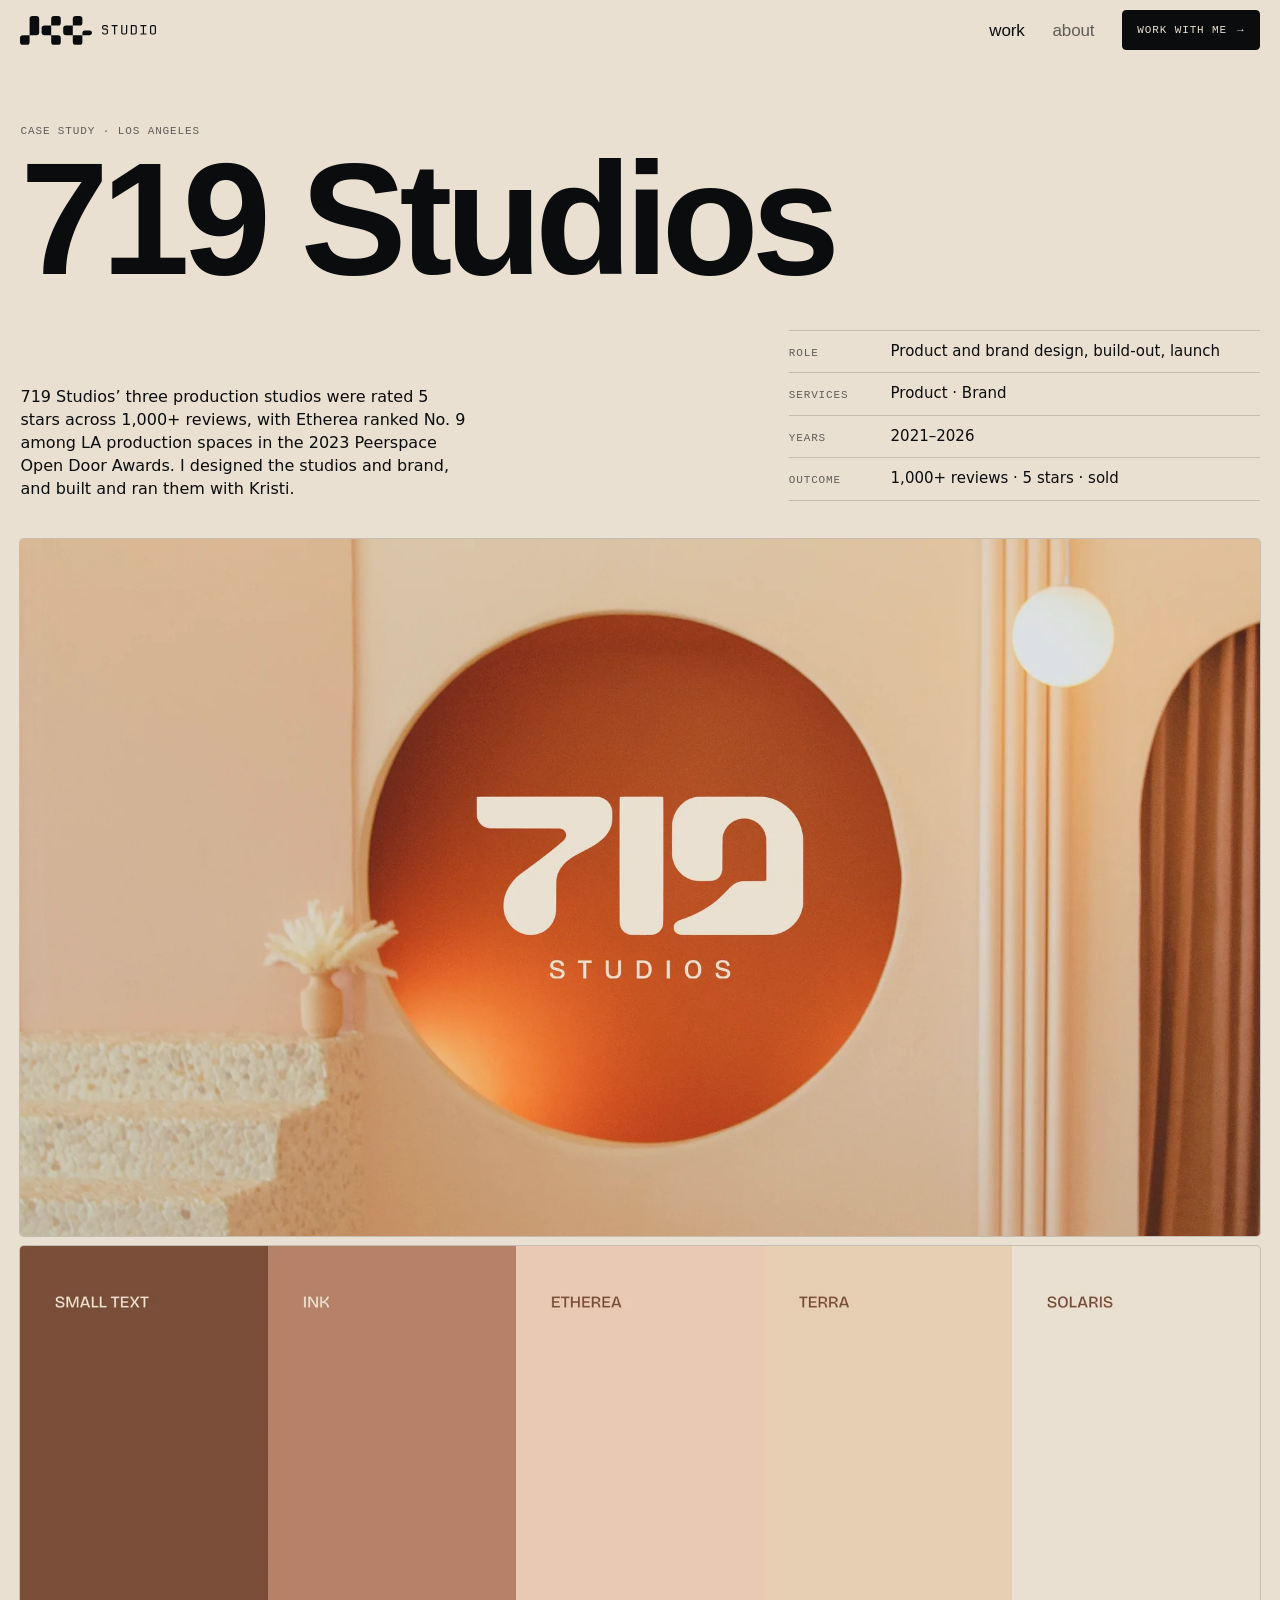
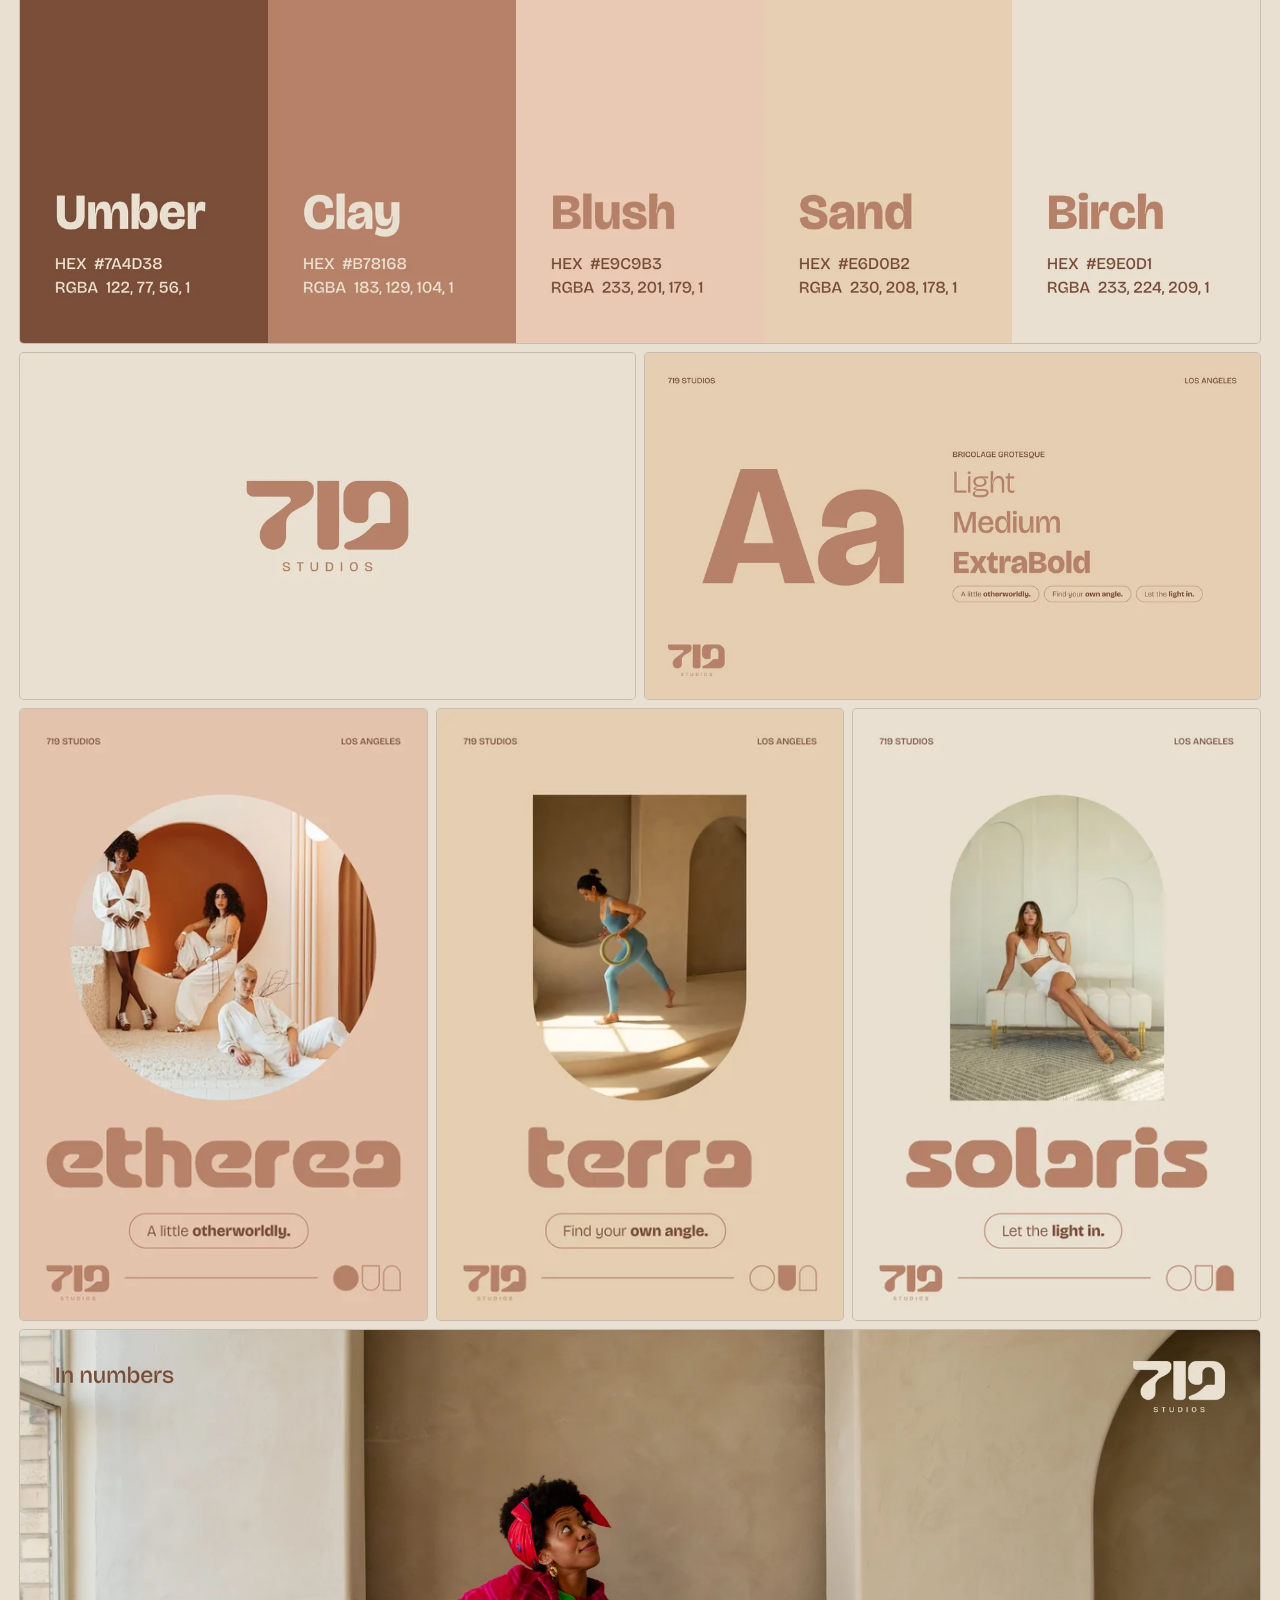
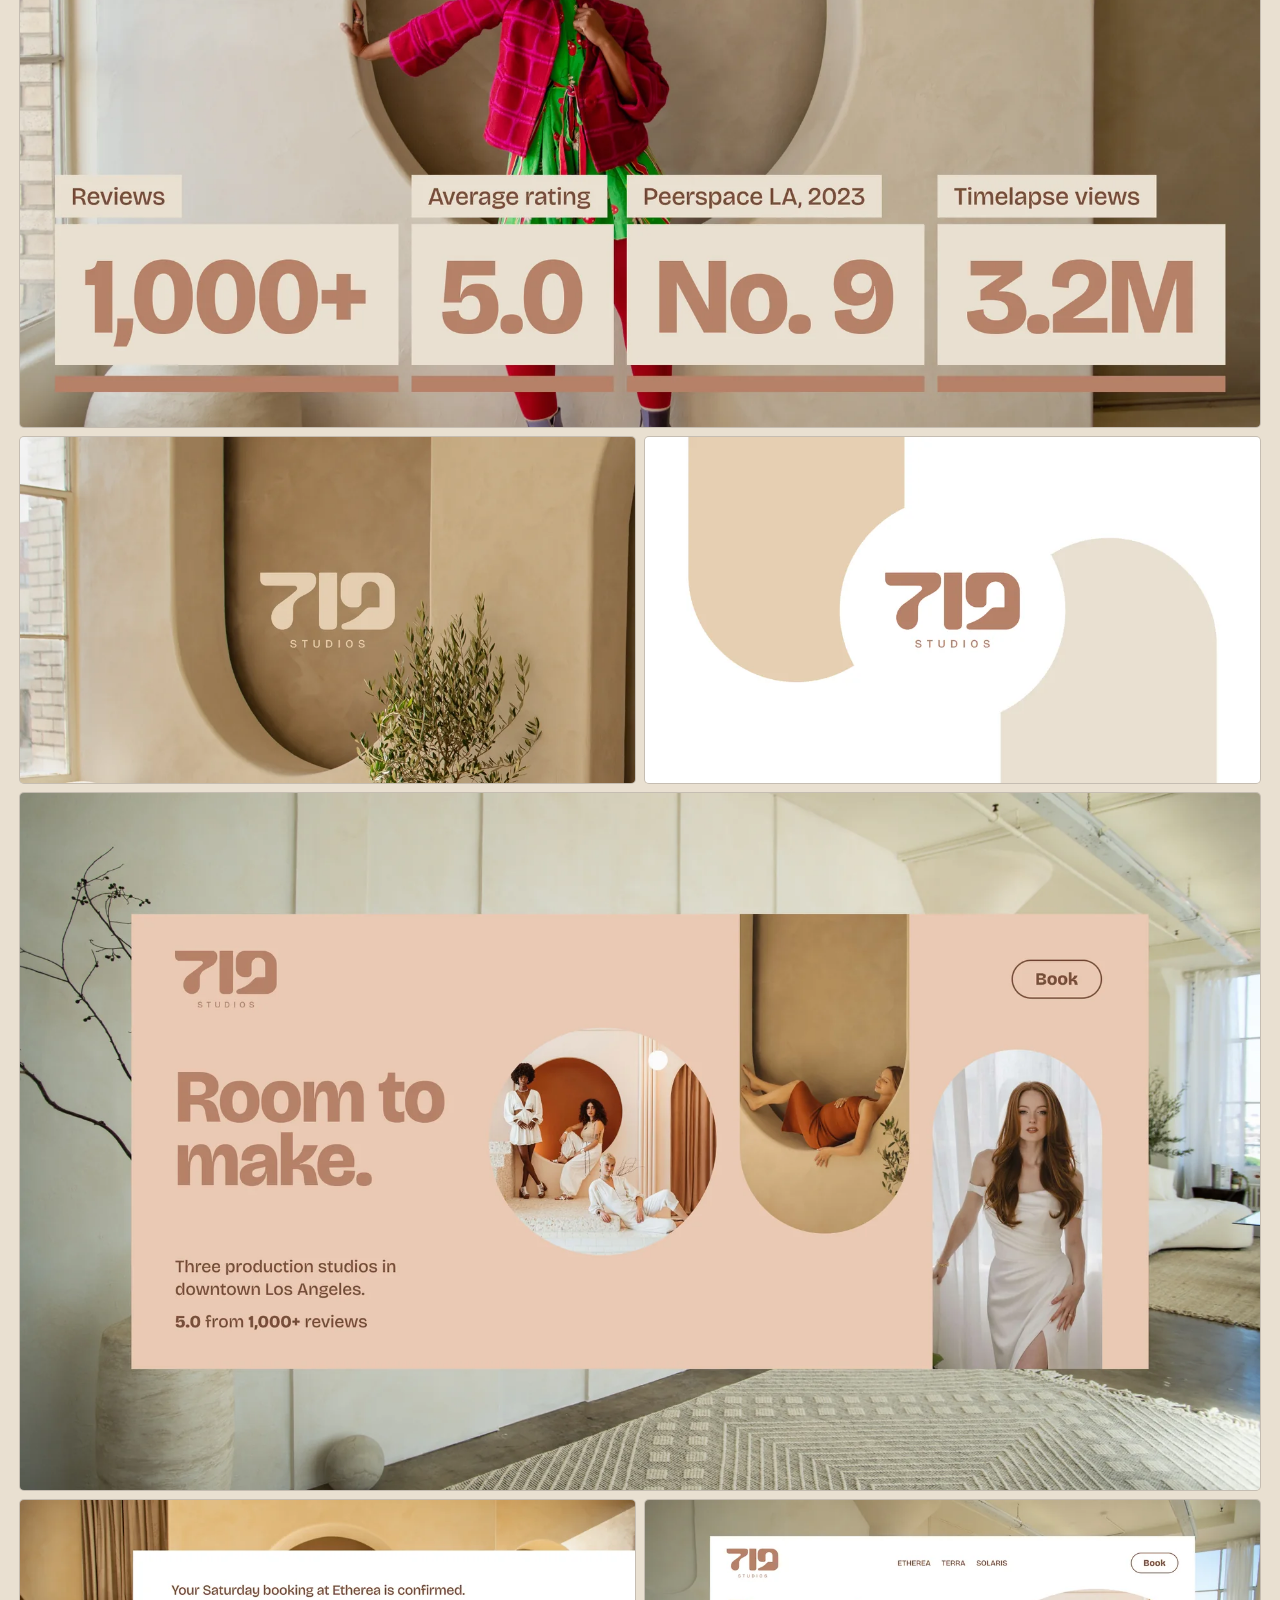
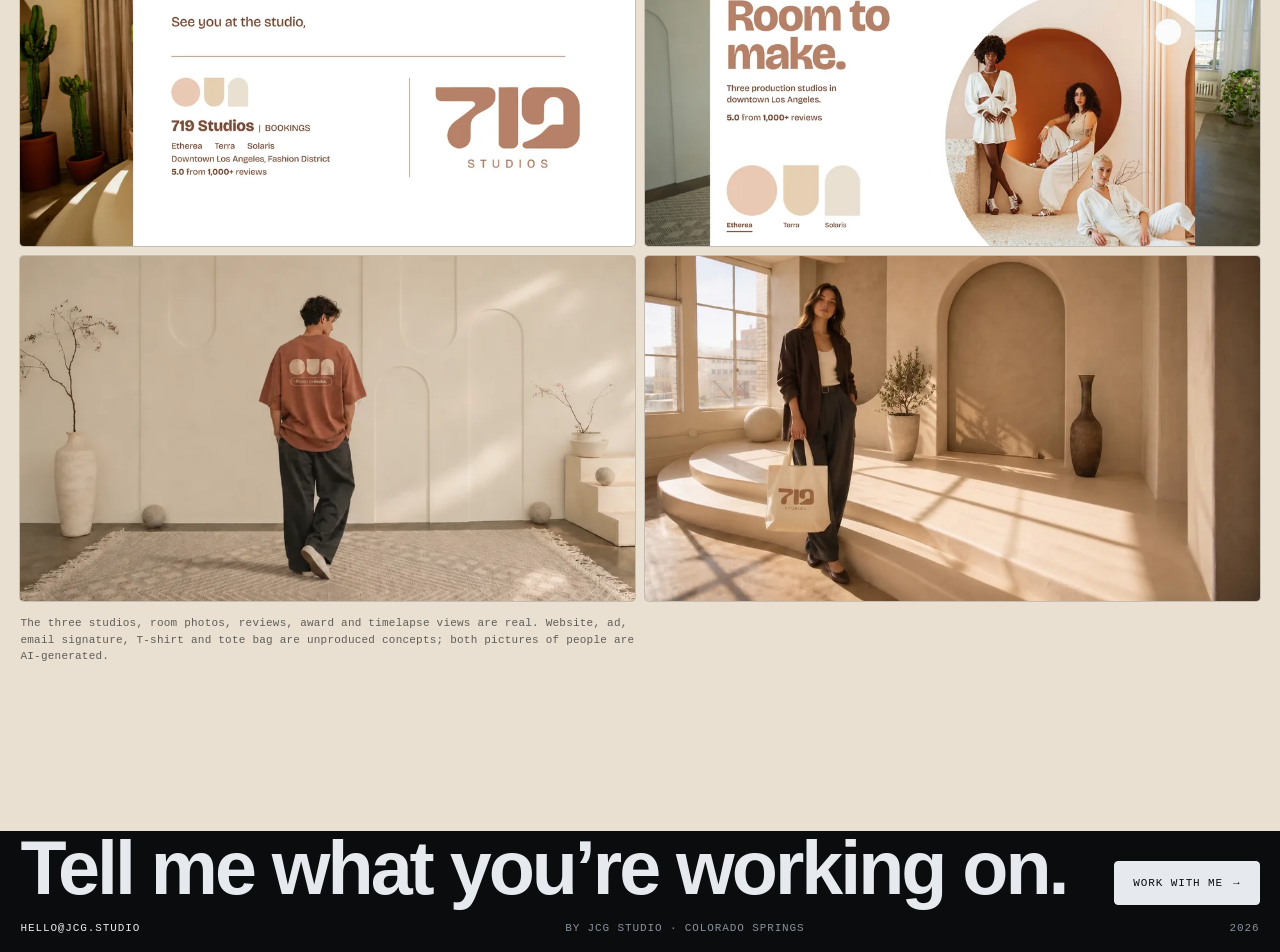
==== commit 2ab4f179: "719 Studios: numbers slide on a full-size Terra photo Replaces the low-resolution guest photo with o" ====
--- a/work/719-studios/index.html
+++ b/work/719-studios/index.html
@@ -85,21 +85,21 @@
     </div>
   </section>
   <div class="g">
-    <figure class="cell c12" data-reveal role="img" aria-label="The 719 Studios logo set inside the orange circle of the Etherea room"><img src="../../assets/img/work/719/deck/figma/04-etherea-1920.webp?v=20261117e" srcset="../../assets/img/work/719/deck/figma/04-etherea-960.webp?v=20261117e 960w, ../../assets/img/work/719/deck/figma/04-etherea-1920.webp?v=20261117e 1920w" sizes="100vw" width="1920" height="1080" alt="" decoding="async"></figure>
-    <figure class="cell c12" data-reveal role="img" aria-label="The five brand colours with their names and values: Umber, Clay, Blush, Sand and Birch"><img src="../../assets/img/work/719/deck/figma/02-palette-1920.webp?v=20261117e" srcset="../../assets/img/work/719/deck/figma/02-palette-960.webp?v=20261117e 960w, ../../assets/img/work/719/deck/figma/02-palette-1920.webp?v=20261117e 1920w" sizes="100vw" width="1920" height="1080" alt="" loading="lazy" decoding="async"></figure>
-    <figure class="cell c6" data-reveal role="img" aria-label="The 719 Studios logo in clay on a pale birch ground"><img src="../../assets/img/work/719/deck/figma/01-logo-1920.webp?v=20261117e" srcset="../../assets/img/work/719/deck/figma/01-logo-960.webp?v=20261117e 960w, ../../assets/img/work/719/deck/figma/01-logo-1920.webp?v=20261117e 1920w" sizes="(max-width: 799px) 100vw, 50vw" width="1920" height="1080" alt="" loading="lazy" decoding="async"></figure>
-    <figure class="cell c6" data-reveal role="img" aria-label="The typeface Bricolage Grotesque in three weights, with the three studio taglines"><img src="../../assets/img/work/719/deck/figma/03-type-1920.webp?v=20261117e" srcset="../../assets/img/work/719/deck/figma/03-type-960.webp?v=20261117e 960w, ../../assets/img/work/719/deck/figma/03-type-1920.webp?v=20261117e 1920w" sizes="(max-width: 799px) 100vw, 50vw" width="1920" height="1080" alt="" loading="lazy" decoding="async"></figure>
-    <figure class="cell c4 tall" data-reveal role="img" aria-label="The Etherea poster: its room through a circle, with the line A little otherworldly"><img src="../../assets/img/work/719/deck/figma/05-poster-etherea-880.webp?v=20261117e" srcset="../../assets/img/work/719/deck/figma/05-poster-etherea-440.webp?v=20261117e 440w, ../../assets/img/work/719/deck/figma/05-poster-etherea-880.webp?v=20261117e 880w, ../../assets/img/work/719/deck/figma/05-poster-etherea-1180.webp?v=20261117e 1180w" sizes="(max-width: 799px) 100vw, 33vw" width="1468" height="2202" alt="" loading="lazy" decoding="async"></figure>
-    <figure class="cell c4 tall" data-reveal role="img" aria-label="The Terra poster: its room through an upside-down arch, with the line Find your own angle"><img src="../../assets/img/work/719/deck/figma/05-poster-terra-880.webp?v=20261117e" srcset="../../assets/img/work/719/deck/figma/05-poster-terra-440.webp?v=20261117e 440w, ../../assets/img/work/719/deck/figma/05-poster-terra-880.webp?v=20261117e 880w, ../../assets/img/work/719/deck/figma/05-poster-terra-1180.webp?v=20261117e 1180w" sizes="(max-width: 799px) 100vw, 33vw" width="1468" height="2202" alt="" loading="lazy" decoding="async"></figure>
-    <figure class="cell c4 tall" data-reveal role="img" aria-label="The Solaris poster: its room through an arch, with the line Let the light in"><img src="../../assets/img/work/719/deck/figma/05-poster-solaris-880.webp?v=20261117e" srcset="../../assets/img/work/719/deck/figma/05-poster-solaris-440.webp?v=20261117e 440w, ../../assets/img/work/719/deck/figma/05-poster-solaris-880.webp?v=20261117e 880w, ../../assets/img/work/719/deck/figma/05-poster-solaris-1180.webp?v=20261117e 1180w" sizes="(max-width: 799px) 100vw, 33vw" width="1468" height="2202" alt="" loading="lazy" decoding="async"></figure>
-    <figure class="cell c12" data-reveal role="img" aria-label="Four figures over a photo taken at Etherea: 1,000+ reviews, 5.0 average rating, No. 9 on Peerspace in Los Angeles in 2023, 3.2M timelapse views"><img src="../../assets/img/work/719/deck/figma/06-numbers-1920.webp?v=20261117e" srcset="../../assets/img/work/719/deck/figma/06-numbers-960.webp?v=20261117e 960w, ../../assets/img/work/719/deck/figma/06-numbers-1920.webp?v=20261117e 1920w" sizes="100vw" width="1920" height="1080" alt="" loading="lazy" decoding="async"></figure>
-    <figure class="cell c6" data-reveal role="img" aria-label="The 719 Studios logo over the empty Terra room"><img src="../../assets/img/work/719/deck/figma/07-terra-1920.webp?v=20261117e" srcset="../../assets/img/work/719/deck/figma/07-terra-960.webp?v=20261117e 960w, ../../assets/img/work/719/deck/figma/07-terra-1920.webp?v=20261117e 1920w" sizes="(max-width: 799px) 100vw, 50vw" width="1920" height="1080" alt="" loading="lazy" decoding="async"></figure>
-    <figure class="cell c6" data-reveal role="img" aria-label="Two oversized studio shapes with a circle between them holding the logo"><img src="../../assets/img/work/719/deck/figma/09-pattern-shapes-1920.webp?v=20261117e" srcset="../../assets/img/work/719/deck/figma/09-pattern-shapes-960.webp?v=20261117e 960w, ../../assets/img/work/719/deck/figma/09-pattern-shapes-1920.webp?v=20261117e 1920w" sizes="(max-width: 799px) 100vw, 50vw" width="1920" height="1080" alt="" loading="lazy" decoding="async"></figure>
-    <figure class="cell c12" data-reveal role="img" aria-label="A concept ad banner with the line Room to make and three photos seen through the studio shapes"><img src="../../assets/img/work/719/deck/figma/10-ad-1920.webp?v=20261117e" srcset="../../assets/img/work/719/deck/figma/10-ad-960.webp?v=20261117e 960w, ../../assets/img/work/719/deck/figma/10-ad-1920.webp?v=20261117e 1920w" sizes="100vw" width="1920" height="1080" alt="" loading="lazy" decoding="async"></figure>
-    <figure class="cell c6" data-reveal role="img" aria-label="A concept email signature with the three studio shapes and the logo"><img src="../../assets/img/work/719/deck/figma/11-email-1920.webp?v=20261117e" srcset="../../assets/img/work/719/deck/figma/11-email-960.webp?v=20261117e 960w, ../../assets/img/work/719/deck/figma/11-email-1920.webp?v=20261117e 1920w" sizes="(max-width: 799px) 100vw, 50vw" width="1920" height="1080" alt="" loading="lazy" decoding="async"></figure>
-    <figure class="cell c6" data-reveal role="img" aria-label="A concept website header with the line Room to make and a large circular photo"><img src="../../assets/img/work/719/deck/figma/12-website-1920.webp?v=20261117e" srcset="../../assets/img/work/719/deck/figma/12-website-960.webp?v=20261117e 960w, ../../assets/img/work/719/deck/figma/12-website-1920.webp?v=20261117e 1920w" sizes="(max-width: 799px) 100vw, 50vw" width="1920" height="1080" alt="" loading="lazy" decoding="async"></figure>
-    <figure class="cell c6" data-reveal role="img" aria-label="A concept T-shirt in clay with the three studio shapes on the back, worn in a room like Solaris"><img src="../../assets/img/work/719/deck/figma/13-shirt-1920.webp?v=20261117e" srcset="../../assets/img/work/719/deck/figma/13-shirt-960.webp?v=20261117e 960w, ../../assets/img/work/719/deck/figma/13-shirt-1920.webp?v=20261117e 1920w" sizes="(max-width: 799px) 100vw, 50vw" width="1920" height="1080" alt="" loading="lazy" decoding="async"></figure>
-    <figure class="cell c6" data-reveal role="img" aria-label="A concept canvas tote bag with the logo, carried in a room like Terra"><img src="../../assets/img/work/719/deck/figma/14-tote-1920.webp?v=20261117e" srcset="../../assets/img/work/719/deck/figma/14-tote-960.webp?v=20261117e 960w, ../../assets/img/work/719/deck/figma/14-tote-1920.webp?v=20261117e 1920w" sizes="(max-width: 799px) 100vw, 50vw" width="1920" height="1080" alt="" loading="lazy" decoding="async"></figure>
+    <figure class="cell c12" data-reveal role="img" aria-label="The 719 Studios logo set inside the orange circle of the Etherea room"><img src="../../assets/img/work/719/deck/figma/04-etherea-1920.webp?v=20261117f" srcset="../../assets/img/work/719/deck/figma/04-etherea-960.webp?v=20261117f 960w, ../../assets/img/work/719/deck/figma/04-etherea-1920.webp?v=20261117f 1920w" sizes="100vw" width="1920" height="1080" alt="" decoding="async"></figure>
+    <figure class="cell c12" data-reveal role="img" aria-label="The five brand colours with their names and values: Umber, Clay, Blush, Sand and Birch"><img src="../../assets/img/work/719/deck/figma/02-palette-1920.webp?v=20261117f" srcset="../../assets/img/work/719/deck/figma/02-palette-960.webp?v=20261117f 960w, ../../assets/img/work/719/deck/figma/02-palette-1920.webp?v=20261117f 1920w" sizes="100vw" width="1920" height="1080" alt="" loading="lazy" decoding="async"></figure>
+    <figure class="cell c6" data-reveal role="img" aria-label="The 719 Studios logo in clay on a pale birch ground"><img src="../../assets/img/work/719/deck/figma/01-logo-1920.webp?v=20261117f" srcset="../../assets/img/work/719/deck/figma/01-logo-960.webp?v=20261117f 960w, ../../assets/img/work/719/deck/figma/01-logo-1920.webp?v=20261117f 1920w" sizes="(max-width: 799px) 100vw, 50vw" width="1920" height="1080" alt="" loading="lazy" decoding="async"></figure>
+    <figure class="cell c6" data-reveal role="img" aria-label="The typeface Bricolage Grotesque in three weights, with the three studio taglines"><img src="../../assets/img/work/719/deck/figma/03-type-1920.webp?v=20261117f" srcset="../../assets/img/work/719/deck/figma/03-type-960.webp?v=20261117f 960w, ../../assets/img/work/719/deck/figma/03-type-1920.webp?v=20261117f 1920w" sizes="(max-width: 799px) 100vw, 50vw" width="1920" height="1080" alt="" loading="lazy" decoding="async"></figure>
+    <figure class="cell c4 tall" data-reveal role="img" aria-label="The Etherea poster: its room through a circle, with the line A little otherworldly"><img src="../../assets/img/work/719/deck/figma/05-poster-etherea-880.webp?v=20261117f" srcset="../../assets/img/work/719/deck/figma/05-poster-etherea-440.webp?v=20261117f 440w, ../../assets/img/work/719/deck/figma/05-poster-etherea-880.webp?v=20261117f 880w, ../../assets/img/work/719/deck/figma/05-poster-etherea-1180.webp?v=20261117f 1180w" sizes="(max-width: 799px) 100vw, 33vw" width="1468" height="2202" alt="" loading="lazy" decoding="async"></figure>
+    <figure class="cell c4 tall" data-reveal role="img" aria-label="The Terra poster: its room through an upside-down arch, with the line Find your own angle"><img src="../../assets/img/work/719/deck/figma/05-poster-terra-880.webp?v=20261117f" srcset="../../assets/img/work/719/deck/figma/05-poster-terra-440.webp?v=20261117f 440w, ../../assets/img/work/719/deck/figma/05-poster-terra-880.webp?v=20261117f 880w, ../../assets/img/work/719/deck/figma/05-poster-terra-1180.webp?v=20261117f 1180w" sizes="(max-width: 799px) 100vw, 33vw" width="1468" height="2202" alt="" loading="lazy" decoding="async"></figure>
+    <figure class="cell c4 tall" data-reveal role="img" aria-label="The Solaris poster: its room through an arch, with the line Let the light in"><img src="../../assets/img/work/719/deck/figma/05-poster-solaris-880.webp?v=20261117f" srcset="../../assets/img/work/719/deck/figma/05-poster-solaris-440.webp?v=20261117f 440w, ../../assets/img/work/719/deck/figma/05-poster-solaris-880.webp?v=20261117f 880w, ../../assets/img/work/719/deck/figma/05-poster-solaris-1180.webp?v=20261117f 1180w" sizes="(max-width: 799px) 100vw, 33vw" width="1468" height="2202" alt="" loading="lazy" decoding="async"></figure>
+    <figure class="cell c12" data-reveal role="img" aria-label="Four figures over a fashion photo taken at Terra: 1,000+ reviews, 5.0 average rating, No. 9 on Peerspace in Los Angeles in 2023, 3.2M timelapse views"><img src="../../assets/img/work/719/deck/figma/06-numbers-1920.webp?v=20261117f" srcset="../../assets/img/work/719/deck/figma/06-numbers-960.webp?v=20261117f 960w, ../../assets/img/work/719/deck/figma/06-numbers-1920.webp?v=20261117f 1920w" sizes="100vw" width="1920" height="1080" alt="" loading="lazy" decoding="async"></figure>
+    <figure class="cell c6" data-reveal role="img" aria-label="The 719 Studios logo over the empty Terra room"><img src="../../assets/img/work/719/deck/figma/07-terra-1920.webp?v=20261117f" srcset="../../assets/img/work/719/deck/figma/07-terra-960.webp?v=20261117f 960w, ../../assets/img/work/719/deck/figma/07-terra-1920.webp?v=20261117f 1920w" sizes="(max-width: 799px) 100vw, 50vw" width="1920" height="1080" alt="" loading="lazy" decoding="async"></figure>
+    <figure class="cell c6" data-reveal role="img" aria-label="Two oversized studio shapes with a circle between them holding the logo"><img src="../../assets/img/work/719/deck/figma/09-pattern-shapes-1920.webp?v=20261117f" srcset="../../assets/img/work/719/deck/figma/09-pattern-shapes-960.webp?v=20261117f 960w, ../../assets/img/work/719/deck/figma/09-pattern-shapes-1920.webp?v=20261117f 1920w" sizes="(max-width: 799px) 100vw, 50vw" width="1920" height="1080" alt="" loading="lazy" decoding="async"></figure>
+    <figure class="cell c12" data-reveal role="img" aria-label="A concept ad banner with the line Room to make and three photos seen through the studio shapes"><img src="../../assets/img/work/719/deck/figma/10-ad-1920.webp?v=20261117f" srcset="../../assets/img/work/719/deck/figma/10-ad-960.webp?v=20261117f 960w, ../../assets/img/work/719/deck/figma/10-ad-1920.webp?v=20261117f 1920w" sizes="100vw" width="1920" height="1080" alt="" loading="lazy" decoding="async"></figure>
+    <figure class="cell c6" data-reveal role="img" aria-label="A concept email signature with the three studio shapes and the logo"><img src="../../assets/img/work/719/deck/figma/11-email-1920.webp?v=20261117f" srcset="../../assets/img/work/719/deck/figma/11-email-960.webp?v=20261117f 960w, ../../assets/img/work/719/deck/figma/11-email-1920.webp?v=20261117f 1920w" sizes="(max-width: 799px) 100vw, 50vw" width="1920" height="1080" alt="" loading="lazy" decoding="async"></figure>
+    <figure class="cell c6" data-reveal role="img" aria-label="A concept website header with the line Room to make and a large circular photo"><img src="../../assets/img/work/719/deck/figma/12-website-1920.webp?v=20261117f" srcset="../../assets/img/work/719/deck/figma/12-website-960.webp?v=20261117f 960w, ../../assets/img/work/719/deck/figma/12-website-1920.webp?v=20261117f 1920w" sizes="(max-width: 799px) 100vw, 50vw" width="1920" height="1080" alt="" loading="lazy" decoding="async"></figure>
+    <figure class="cell c6" data-reveal role="img" aria-label="A concept T-shirt in clay with the three studio shapes on the back, worn in a room like Solaris"><img src="../../assets/img/work/719/deck/figma/13-shirt-1920.webp?v=20261117f" srcset="../../assets/img/work/719/deck/figma/13-shirt-960.webp?v=20261117f 960w, ../../assets/img/work/719/deck/figma/13-shirt-1920.webp?v=20261117f 1920w" sizes="(max-width: 799px) 100vw, 50vw" width="1920" height="1080" alt="" loading="lazy" decoding="async"></figure>
+    <figure class="cell c6" data-reveal role="img" aria-label="A concept canvas tote bag with the logo, carried in a room like Terra"><img src="../../assets/img/work/719/deck/figma/14-tote-1920.webp?v=20261117f" srcset="../../assets/img/work/719/deck/figma/14-tote-960.webp?v=20261117f 960w, ../../assets/img/work/719/deck/figma/14-tote-1920.webp?v=20261117f 1920w" sizes="(max-width: 799px) 100vw, 50vw" width="1920" height="1080" alt="" loading="lazy" decoding="async"></figure>
   </div>
   <p class="hud fine">The three studios, room photos, reviews, award and timelapse views are real. Website, ad, email signature, T-shirt and tote bag are unproduced concepts; both pictures of people are AI-generated.</p>
 </main>
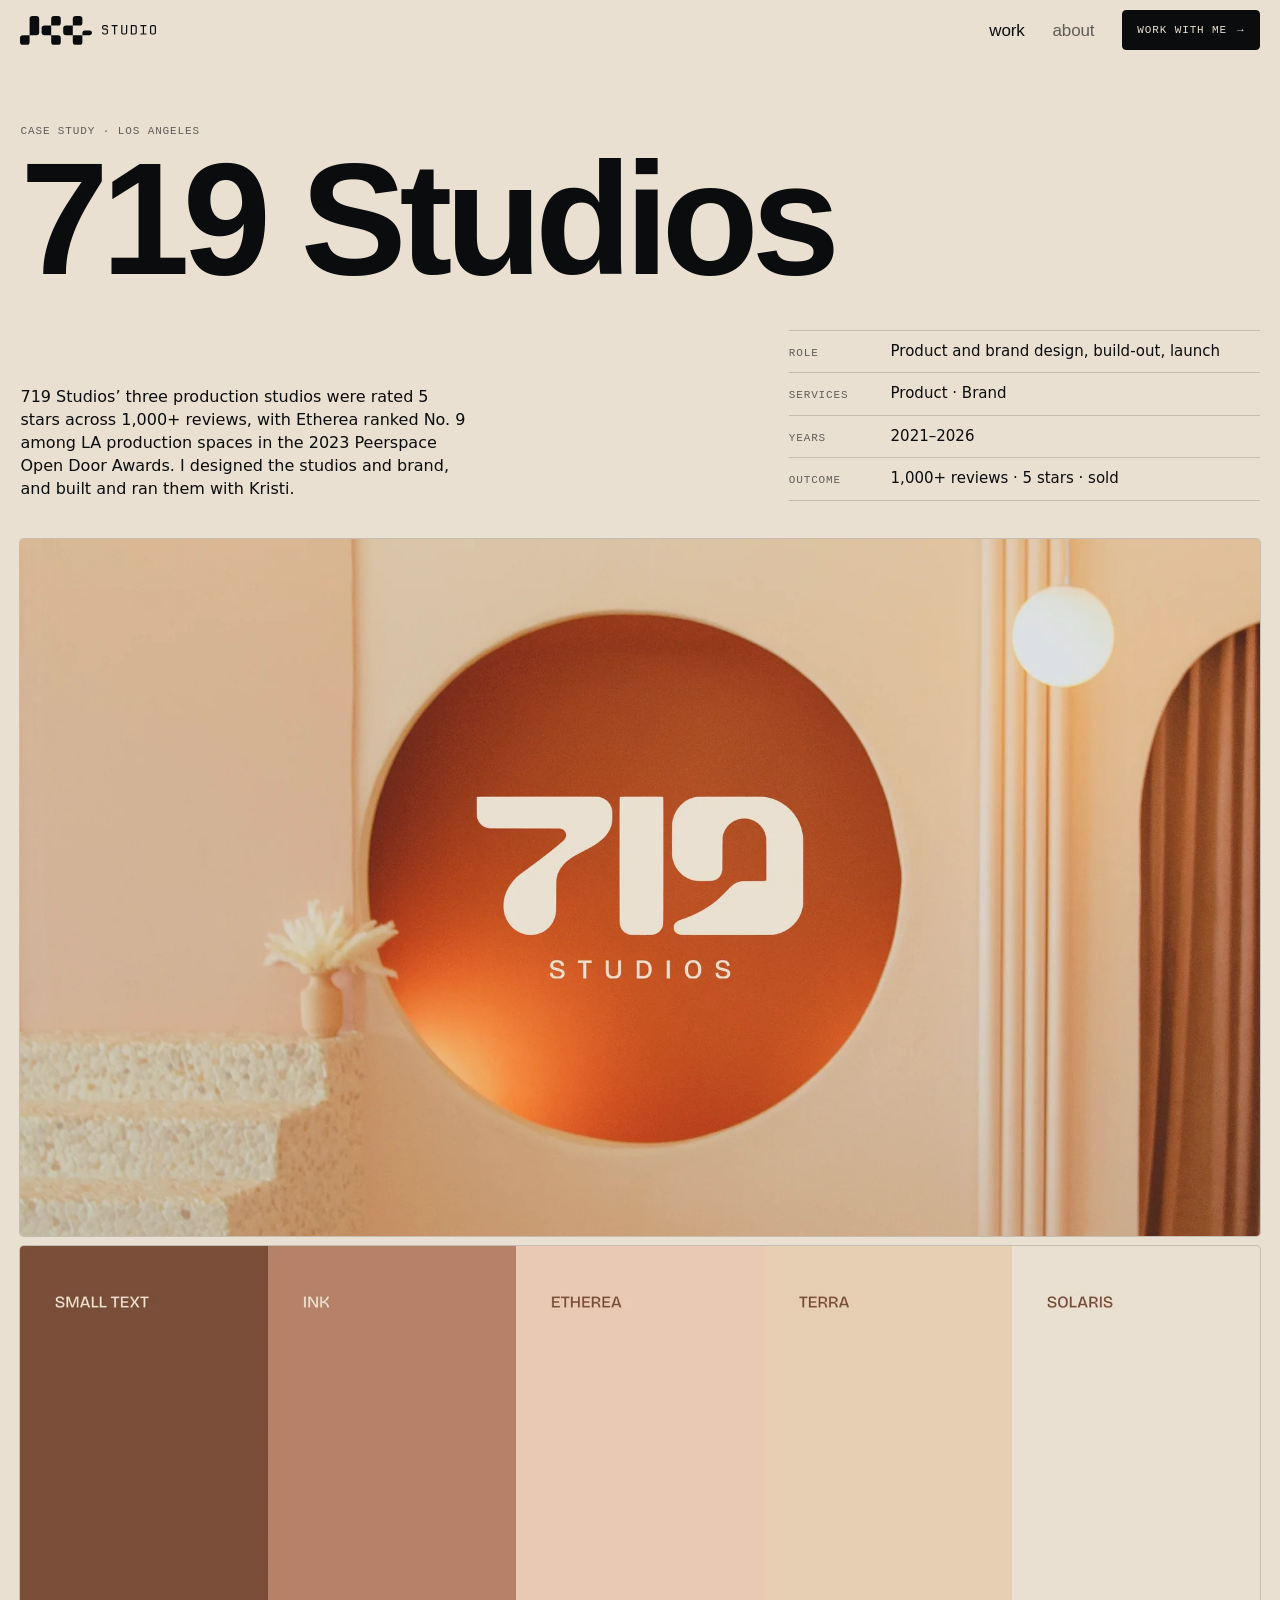
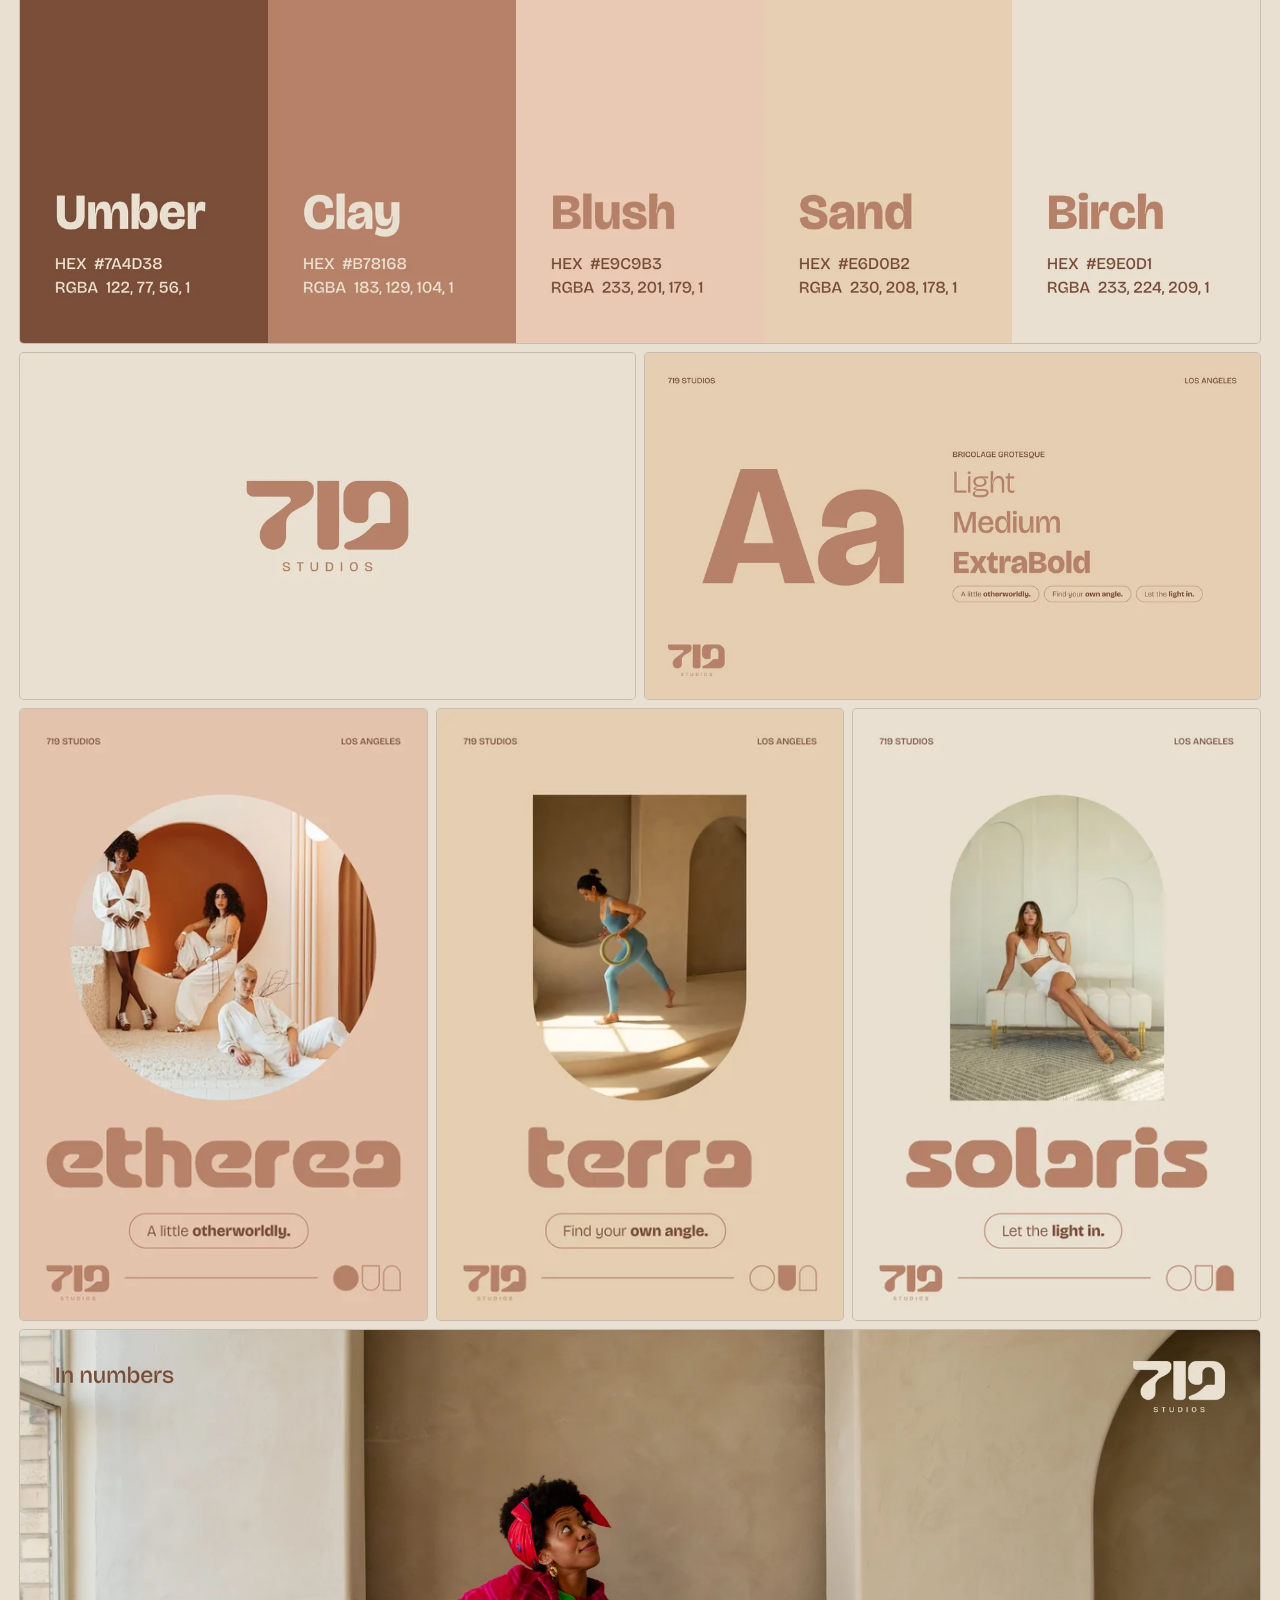
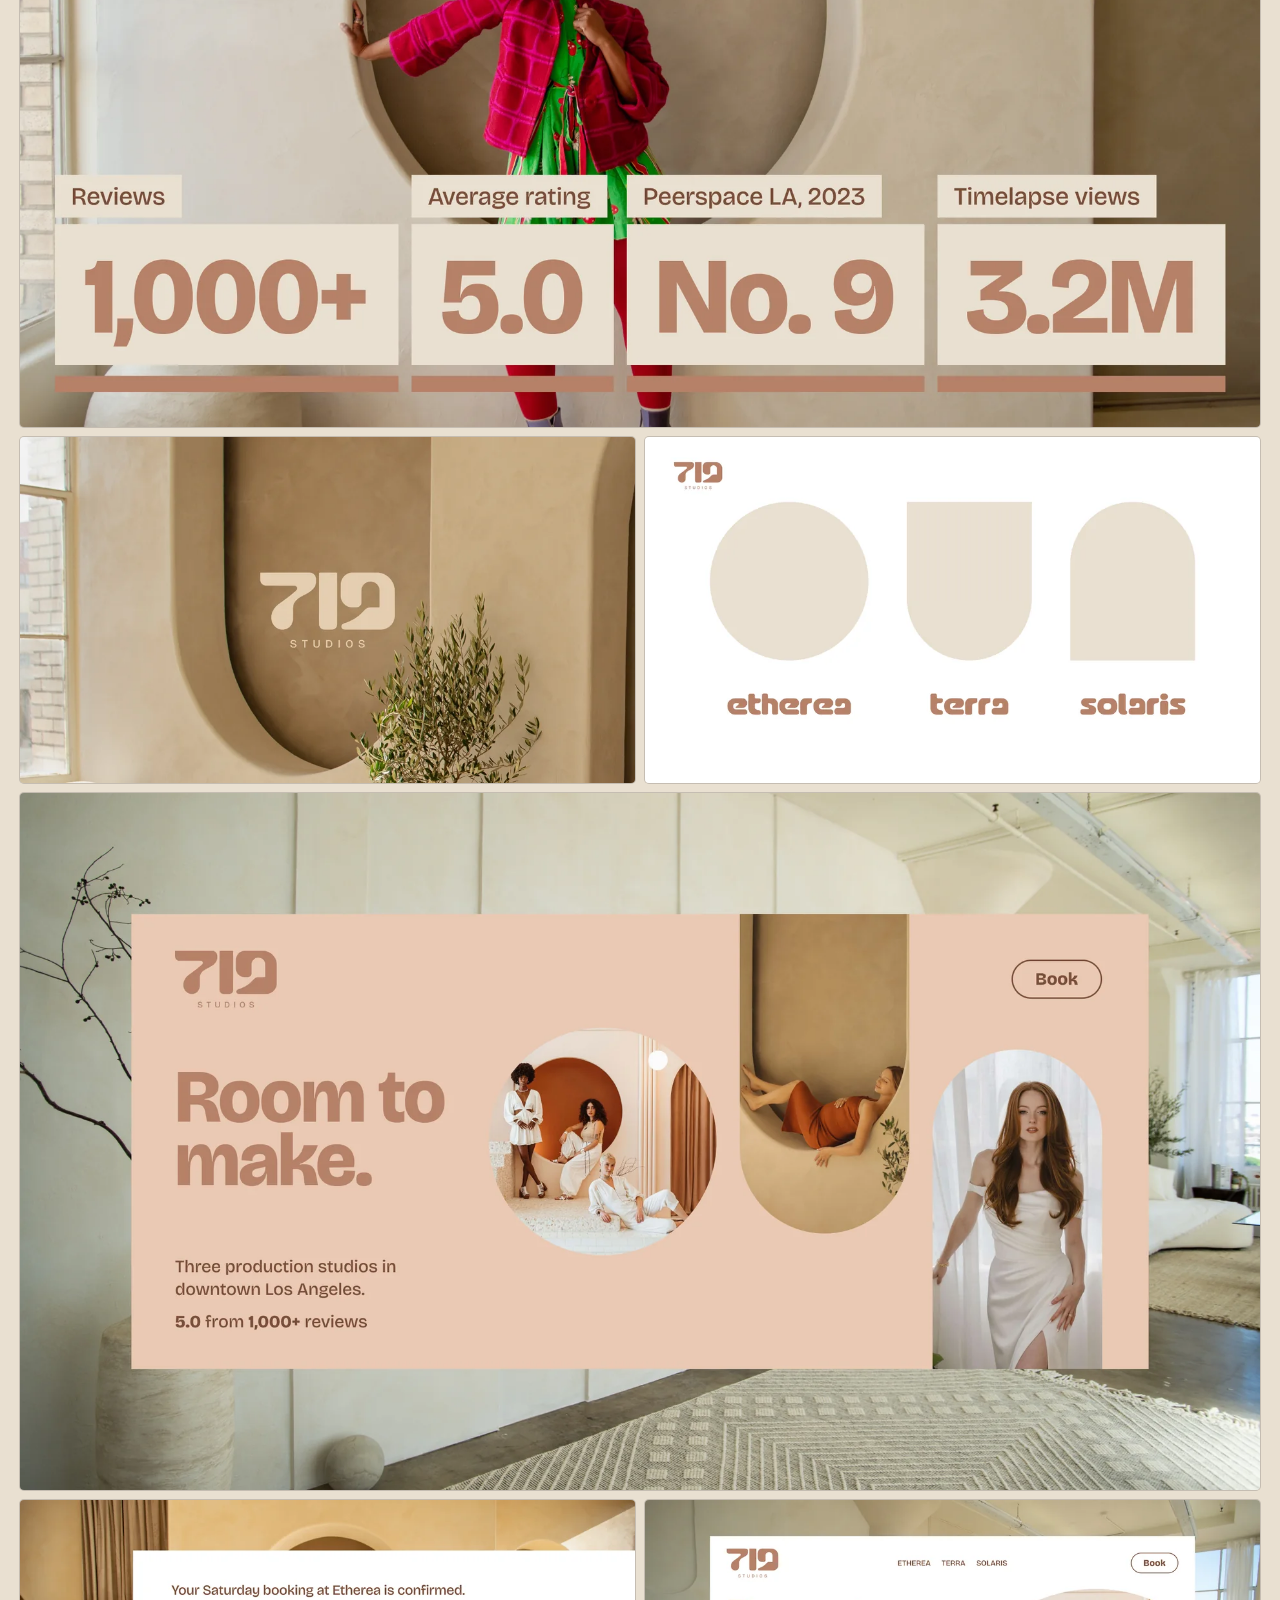
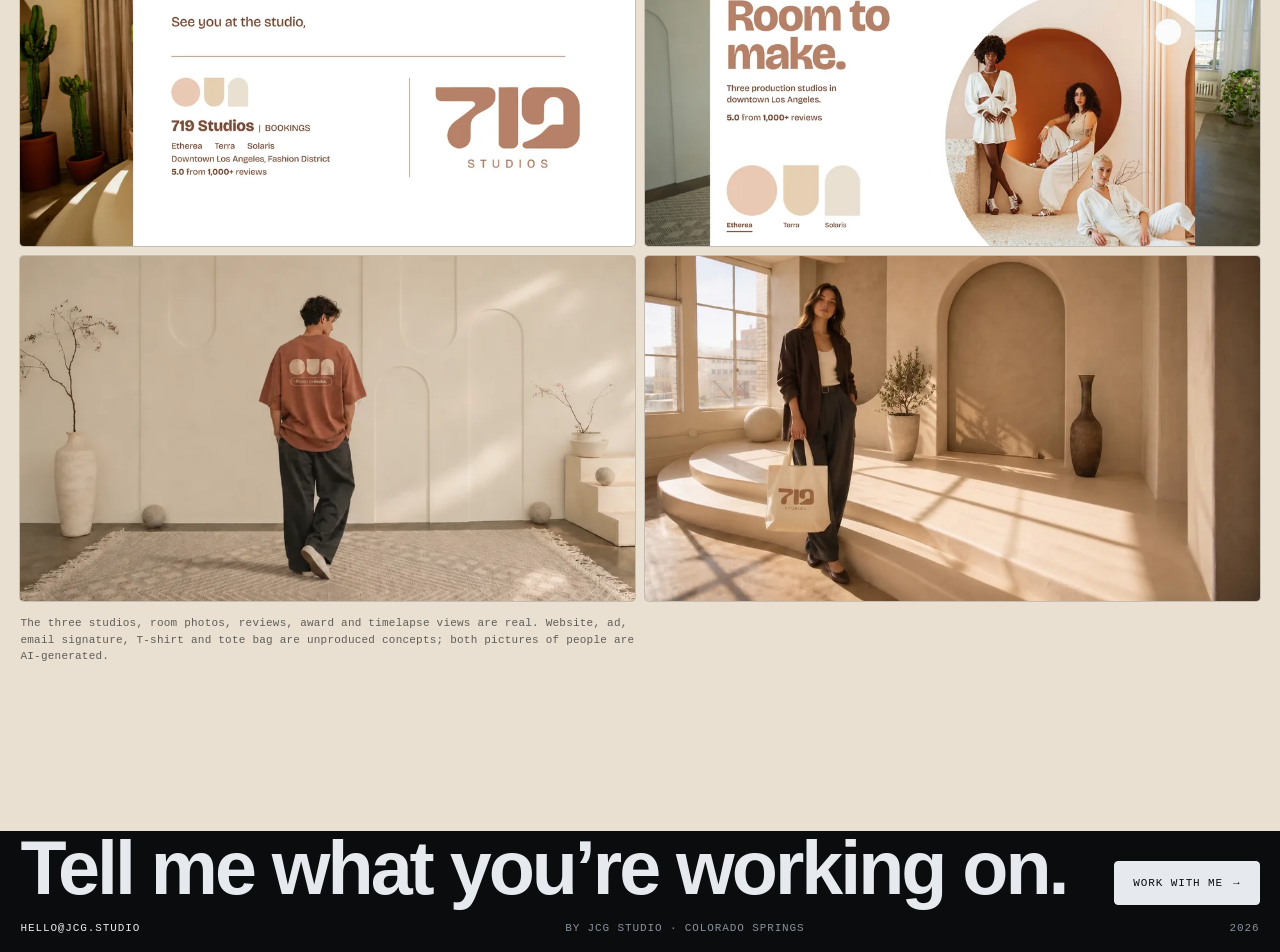
==== commit 346cc3a2: "719 Studios: shapes slide shows the three studio shapes, each named Co-Authored-By: Claude Fable 5.2" ====
--- a/work/719-studios/index.html
+++ b/work/719-studios/index.html
@@ -85,21 +85,21 @@
     </div>
   </section>
   <div class="g">
-    <figure class="cell c12" data-reveal role="img" aria-label="The 719 Studios logo set inside the orange circle of the Etherea room"><img src="../../assets/img/work/719/deck/figma/04-etherea-1920.webp?v=20261117f" srcset="../../assets/img/work/719/deck/figma/04-etherea-960.webp?v=20261117f 960w, ../../assets/img/work/719/deck/figma/04-etherea-1920.webp?v=20261117f 1920w" sizes="100vw" width="1920" height="1080" alt="" decoding="async"></figure>
-    <figure class="cell c12" data-reveal role="img" aria-label="The five brand colours with their names and values: Umber, Clay, Blush, Sand and Birch"><img src="../../assets/img/work/719/deck/figma/02-palette-1920.webp?v=20261117f" srcset="../../assets/img/work/719/deck/figma/02-palette-960.webp?v=20261117f 960w, ../../assets/img/work/719/deck/figma/02-palette-1920.webp?v=20261117f 1920w" sizes="100vw" width="1920" height="1080" alt="" loading="lazy" decoding="async"></figure>
-    <figure class="cell c6" data-reveal role="img" aria-label="The 719 Studios logo in clay on a pale birch ground"><img src="../../assets/img/work/719/deck/figma/01-logo-1920.webp?v=20261117f" srcset="../../assets/img/work/719/deck/figma/01-logo-960.webp?v=20261117f 960w, ../../assets/img/work/719/deck/figma/01-logo-1920.webp?v=20261117f 1920w" sizes="(max-width: 799px) 100vw, 50vw" width="1920" height="1080" alt="" loading="lazy" decoding="async"></figure>
-    <figure class="cell c6" data-reveal role="img" aria-label="The typeface Bricolage Grotesque in three weights, with the three studio taglines"><img src="../../assets/img/work/719/deck/figma/03-type-1920.webp?v=20261117f" srcset="../../assets/img/work/719/deck/figma/03-type-960.webp?v=20261117f 960w, ../../assets/img/work/719/deck/figma/03-type-1920.webp?v=20261117f 1920w" sizes="(max-width: 799px) 100vw, 50vw" width="1920" height="1080" alt="" loading="lazy" decoding="async"></figure>
-    <figure class="cell c4 tall" data-reveal role="img" aria-label="The Etherea poster: its room through a circle, with the line A little otherworldly"><img src="../../assets/img/work/719/deck/figma/05-poster-etherea-880.webp?v=20261117f" srcset="../../assets/img/work/719/deck/figma/05-poster-etherea-440.webp?v=20261117f 440w, ../../assets/img/work/719/deck/figma/05-poster-etherea-880.webp?v=20261117f 880w, ../../assets/img/work/719/deck/figma/05-poster-etherea-1180.webp?v=20261117f 1180w" sizes="(max-width: 799px) 100vw, 33vw" width="1468" height="2202" alt="" loading="lazy" decoding="async"></figure>
-    <figure class="cell c4 tall" data-reveal role="img" aria-label="The Terra poster: its room through an upside-down arch, with the line Find your own angle"><img src="../../assets/img/work/719/deck/figma/05-poster-terra-880.webp?v=20261117f" srcset="../../assets/img/work/719/deck/figma/05-poster-terra-440.webp?v=20261117f 440w, ../../assets/img/work/719/deck/figma/05-poster-terra-880.webp?v=20261117f 880w, ../../assets/img/work/719/deck/figma/05-poster-terra-1180.webp?v=20261117f 1180w" sizes="(max-width: 799px) 100vw, 33vw" width="1468" height="2202" alt="" loading="lazy" decoding="async"></figure>
-    <figure class="cell c4 tall" data-reveal role="img" aria-label="The Solaris poster: its room through an arch, with the line Let the light in"><img src="../../assets/img/work/719/deck/figma/05-poster-solaris-880.webp?v=20261117f" srcset="../../assets/img/work/719/deck/figma/05-poster-solaris-440.webp?v=20261117f 440w, ../../assets/img/work/719/deck/figma/05-poster-solaris-880.webp?v=20261117f 880w, ../../assets/img/work/719/deck/figma/05-poster-solaris-1180.webp?v=20261117f 1180w" sizes="(max-width: 799px) 100vw, 33vw" width="1468" height="2202" alt="" loading="lazy" decoding="async"></figure>
-    <figure class="cell c12" data-reveal role="img" aria-label="Four figures over a fashion photo taken at Terra: 1,000+ reviews, 5.0 average rating, No. 9 on Peerspace in Los Angeles in 2023, 3.2M timelapse views"><img src="../../assets/img/work/719/deck/figma/06-numbers-1920.webp?v=20261117f" srcset="../../assets/img/work/719/deck/figma/06-numbers-960.webp?v=20261117f 960w, ../../assets/img/work/719/deck/figma/06-numbers-1920.webp?v=20261117f 1920w" sizes="100vw" width="1920" height="1080" alt="" loading="lazy" decoding="async"></figure>
-    <figure class="cell c6" data-reveal role="img" aria-label="The 719 Studios logo over the empty Terra room"><img src="../../assets/img/work/719/deck/figma/07-terra-1920.webp?v=20261117f" srcset="../../assets/img/work/719/deck/figma/07-terra-960.webp?v=20261117f 960w, ../../assets/img/work/719/deck/figma/07-terra-1920.webp?v=20261117f 1920w" sizes="(max-width: 799px) 100vw, 50vw" width="1920" height="1080" alt="" loading="lazy" decoding="async"></figure>
-    <figure class="cell c6" data-reveal role="img" aria-label="Two oversized studio shapes with a circle between them holding the logo"><img src="../../assets/img/work/719/deck/figma/09-pattern-shapes-1920.webp?v=20261117f" srcset="../../assets/img/work/719/deck/figma/09-pattern-shapes-960.webp?v=20261117f 960w, ../../assets/img/work/719/deck/figma/09-pattern-shapes-1920.webp?v=20261117f 1920w" sizes="(max-width: 799px) 100vw, 50vw" width="1920" height="1080" alt="" loading="lazy" decoding="async"></figure>
-    <figure class="cell c12" data-reveal role="img" aria-label="A concept ad banner with the line Room to make and three photos seen through the studio shapes"><img src="../../assets/img/work/719/deck/figma/10-ad-1920.webp?v=20261117f" srcset="../../assets/img/work/719/deck/figma/10-ad-960.webp?v=20261117f 960w, ../../assets/img/work/719/deck/figma/10-ad-1920.webp?v=20261117f 1920w" sizes="100vw" width="1920" height="1080" alt="" loading="lazy" decoding="async"></figure>
-    <figure class="cell c6" data-reveal role="img" aria-label="A concept email signature with the three studio shapes and the logo"><img src="../../assets/img/work/719/deck/figma/11-email-1920.webp?v=20261117f" srcset="../../assets/img/work/719/deck/figma/11-email-960.webp?v=20261117f 960w, ../../assets/img/work/719/deck/figma/11-email-1920.webp?v=20261117f 1920w" sizes="(max-width: 799px) 100vw, 50vw" width="1920" height="1080" alt="" loading="lazy" decoding="async"></figure>
-    <figure class="cell c6" data-reveal role="img" aria-label="A concept website header with the line Room to make and a large circular photo"><img src="../../assets/img/work/719/deck/figma/12-website-1920.webp?v=20261117f" srcset="../../assets/img/work/719/deck/figma/12-website-960.webp?v=20261117f 960w, ../../assets/img/work/719/deck/figma/12-website-1920.webp?v=20261117f 1920w" sizes="(max-width: 799px) 100vw, 50vw" width="1920" height="1080" alt="" loading="lazy" decoding="async"></figure>
-    <figure class="cell c6" data-reveal role="img" aria-label="A concept T-shirt in clay with the three studio shapes on the back, worn in a room like Solaris"><img src="../../assets/img/work/719/deck/figma/13-shirt-1920.webp?v=20261117f" srcset="../../assets/img/work/719/deck/figma/13-shirt-960.webp?v=20261117f 960w, ../../assets/img/work/719/deck/figma/13-shirt-1920.webp?v=20261117f 1920w" sizes="(max-width: 799px) 100vw, 50vw" width="1920" height="1080" alt="" loading="lazy" decoding="async"></figure>
-    <figure class="cell c6" data-reveal role="img" aria-label="A concept canvas tote bag with the logo, carried in a room like Terra"><img src="../../assets/img/work/719/deck/figma/14-tote-1920.webp?v=20261117f" srcset="../../assets/img/work/719/deck/figma/14-tote-960.webp?v=20261117f 960w, ../../assets/img/work/719/deck/figma/14-tote-1920.webp?v=20261117f 1920w" sizes="(max-width: 799px) 100vw, 50vw" width="1920" height="1080" alt="" loading="lazy" decoding="async"></figure>
+    <figure class="cell c12" data-reveal role="img" aria-label="The 719 Studios logo set inside the orange circle of the Etherea room"><img src="../../assets/img/work/719/deck/figma/04-etherea-1920.webp?v=20261117g" srcset="../../assets/img/work/719/deck/figma/04-etherea-960.webp?v=20261117g 960w, ../../assets/img/work/719/deck/figma/04-etherea-1920.webp?v=20261117g 1920w" sizes="100vw" width="1920" height="1080" alt="" decoding="async"></figure>
+    <figure class="cell c12" data-reveal role="img" aria-label="The five brand colours with their names and values: Umber, Clay, Blush, Sand and Birch"><img src="../../assets/img/work/719/deck/figma/02-palette-1920.webp?v=20261117g" srcset="../../assets/img/work/719/deck/figma/02-palette-960.webp?v=20261117g 960w, ../../assets/img/work/719/deck/figma/02-palette-1920.webp?v=20261117g 1920w" sizes="100vw" width="1920" height="1080" alt="" loading="lazy" decoding="async"></figure>
+    <figure class="cell c6" data-reveal role="img" aria-label="The 719 Studios logo in clay on a pale birch ground"><img src="../../assets/img/work/719/deck/figma/01-logo-1920.webp?v=20261117g" srcset="../../assets/img/work/719/deck/figma/01-logo-960.webp?v=20261117g 960w, ../../assets/img/work/719/deck/figma/01-logo-1920.webp?v=20261117g 1920w" sizes="(max-width: 799px) 100vw, 50vw" width="1920" height="1080" alt="" loading="lazy" decoding="async"></figure>
+    <figure class="cell c6" data-reveal role="img" aria-label="The typeface Bricolage Grotesque in three weights, with the three studio taglines"><img src="../../assets/img/work/719/deck/figma/03-type-1920.webp?v=20261117g" srcset="../../assets/img/work/719/deck/figma/03-type-960.webp?v=20261117g 960w, ../../assets/img/work/719/deck/figma/03-type-1920.webp?v=20261117g 1920w" sizes="(max-width: 799px) 100vw, 50vw" width="1920" height="1080" alt="" loading="lazy" decoding="async"></figure>
+    <figure class="cell c4 tall" data-reveal role="img" aria-label="The Etherea poster: its room through a circle, with the line A little otherworldly"><img src="../../assets/img/work/719/deck/figma/05-poster-etherea-880.webp?v=20261117g" srcset="../../assets/img/work/719/deck/figma/05-poster-etherea-440.webp?v=20261117g 440w, ../../assets/img/work/719/deck/figma/05-poster-etherea-880.webp?v=20261117g 880w, ../../assets/img/work/719/deck/figma/05-poster-etherea-1180.webp?v=20261117g 1180w" sizes="(max-width: 799px) 100vw, 33vw" width="1468" height="2202" alt="" loading="lazy" decoding="async"></figure>
+    <figure class="cell c4 tall" data-reveal role="img" aria-label="The Terra poster: its room through an upside-down arch, with the line Find your own angle"><img src="../../assets/img/work/719/deck/figma/05-poster-terra-880.webp?v=20261117g" srcset="../../assets/img/work/719/deck/figma/05-poster-terra-440.webp?v=20261117g 440w, ../../assets/img/work/719/deck/figma/05-poster-terra-880.webp?v=20261117g 880w, ../../assets/img/work/719/deck/figma/05-poster-terra-1180.webp?v=20261117g 1180w" sizes="(max-width: 799px) 100vw, 33vw" width="1468" height="2202" alt="" loading="lazy" decoding="async"></figure>
+    <figure class="cell c4 tall" data-reveal role="img" aria-label="The Solaris poster: its room through an arch, with the line Let the light in"><img src="../../assets/img/work/719/deck/figma/05-poster-solaris-880.webp?v=20261117g" srcset="../../assets/img/work/719/deck/figma/05-poster-solaris-440.webp?v=20261117g 440w, ../../assets/img/work/719/deck/figma/05-poster-solaris-880.webp?v=20261117g 880w, ../../assets/img/work/719/deck/figma/05-poster-solaris-1180.webp?v=20261117g 1180w" sizes="(max-width: 799px) 100vw, 33vw" width="1468" height="2202" alt="" loading="lazy" decoding="async"></figure>
+    <figure class="cell c12" data-reveal role="img" aria-label="Four figures over a fashion photo taken at Terra: 1,000+ reviews, 5.0 average rating, No. 9 on Peerspace in Los Angeles in 2023, 3.2M timelapse views"><img src="../../assets/img/work/719/deck/figma/06-numbers-1920.webp?v=20261117g" srcset="../../assets/img/work/719/deck/figma/06-numbers-960.webp?v=20261117g 960w, ../../assets/img/work/719/deck/figma/06-numbers-1920.webp?v=20261117g 1920w" sizes="100vw" width="1920" height="1080" alt="" loading="lazy" decoding="async"></figure>
+    <figure class="cell c6" data-reveal role="img" aria-label="The 719 Studios logo over the empty Terra room"><img src="../../assets/img/work/719/deck/figma/07-terra-1920.webp?v=20261117g" srcset="../../assets/img/work/719/deck/figma/07-terra-960.webp?v=20261117g 960w, ../../assets/img/work/719/deck/figma/07-terra-1920.webp?v=20261117g 1920w" sizes="(max-width: 799px) 100vw, 50vw" width="1920" height="1080" alt="" loading="lazy" decoding="async"></figure>
+    <figure class="cell c6" data-reveal role="img" aria-label="The three studio shapes side by side, each named: a circle for Etherea, an inverted arch for Terra, an arch for Solaris"><img src="../../assets/img/work/719/deck/figma/09-pattern-shapes-1920.webp?v=20261117g" srcset="../../assets/img/work/719/deck/figma/09-pattern-shapes-960.webp?v=20261117g 960w, ../../assets/img/work/719/deck/figma/09-pattern-shapes-1920.webp?v=20261117g 1920w" sizes="(max-width: 799px) 100vw, 50vw" width="1920" height="1080" alt="" loading="lazy" decoding="async"></figure>
+    <figure class="cell c12" data-reveal role="img" aria-label="A concept ad banner with the line Room to make and three photos seen through the studio shapes"><img src="../../assets/img/work/719/deck/figma/10-ad-1920.webp?v=20261117g" srcset="../../assets/img/work/719/deck/figma/10-ad-960.webp?v=20261117g 960w, ../../assets/img/work/719/deck/figma/10-ad-1920.webp?v=20261117g 1920w" sizes="100vw" width="1920" height="1080" alt="" loading="lazy" decoding="async"></figure>
+    <figure class="cell c6" data-reveal role="img" aria-label="A concept email signature with the three studio shapes and the logo"><img src="../../assets/img/work/719/deck/figma/11-email-1920.webp?v=20261117g" srcset="../../assets/img/work/719/deck/figma/11-email-960.webp?v=20261117g 960w, ../../assets/img/work/719/deck/figma/11-email-1920.webp?v=20261117g 1920w" sizes="(max-width: 799px) 100vw, 50vw" width="1920" height="1080" alt="" loading="lazy" decoding="async"></figure>
+    <figure class="cell c6" data-reveal role="img" aria-label="A concept website header with the line Room to make and a large circular photo"><img src="../../assets/img/work/719/deck/figma/12-website-1920.webp?v=20261117g" srcset="../../assets/img/work/719/deck/figma/12-website-960.webp?v=20261117g 960w, ../../assets/img/work/719/deck/figma/12-website-1920.webp?v=20261117g 1920w" sizes="(max-width: 799px) 100vw, 50vw" width="1920" height="1080" alt="" loading="lazy" decoding="async"></figure>
+    <figure class="cell c6" data-reveal role="img" aria-label="A concept T-shirt in clay with the three studio shapes on the back, worn in a room like Solaris"><img src="../../assets/img/work/719/deck/figma/13-shirt-1920.webp?v=20261117g" srcset="../../assets/img/work/719/deck/figma/13-shirt-960.webp?v=20261117g 960w, ../../assets/img/work/719/deck/figma/13-shirt-1920.webp?v=20261117g 1920w" sizes="(max-width: 799px) 100vw, 50vw" width="1920" height="1080" alt="" loading="lazy" decoding="async"></figure>
+    <figure class="cell c6" data-reveal role="img" aria-label="A concept canvas tote bag with the logo, carried in a room like Terra"><img src="../../assets/img/work/719/deck/figma/14-tote-1920.webp?v=20261117g" srcset="../../assets/img/work/719/deck/figma/14-tote-960.webp?v=20261117g 960w, ../../assets/img/work/719/deck/figma/14-tote-1920.webp?v=20261117g 1920w" sizes="(max-width: 799px) 100vw, 50vw" width="1920" height="1080" alt="" loading="lazy" decoding="async"></figure>
   </div>
   <p class="hud fine">The three studios, room photos, reviews, award and timelapse views are real. Website, ad, email signature, T-shirt and tote bag are unproduced concepts; both pictures of people are AI-generated.</p>
 </main>
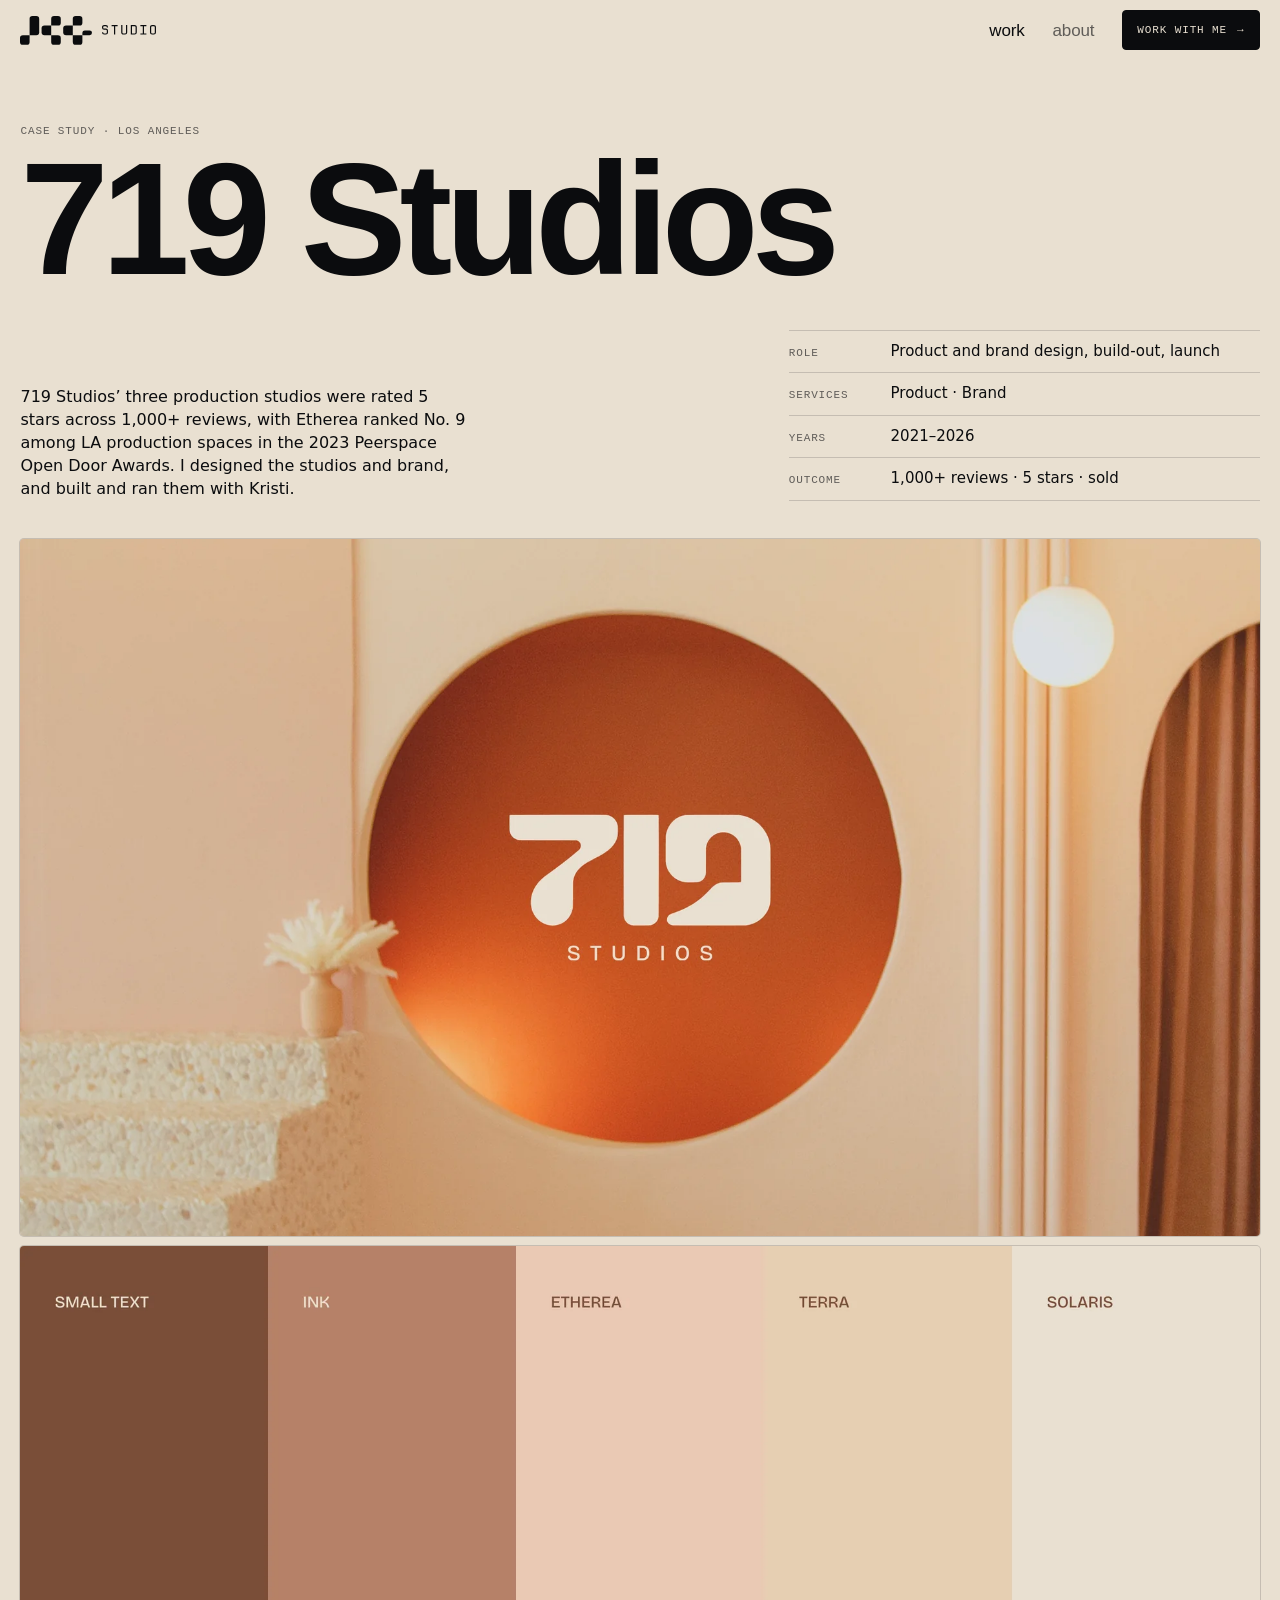
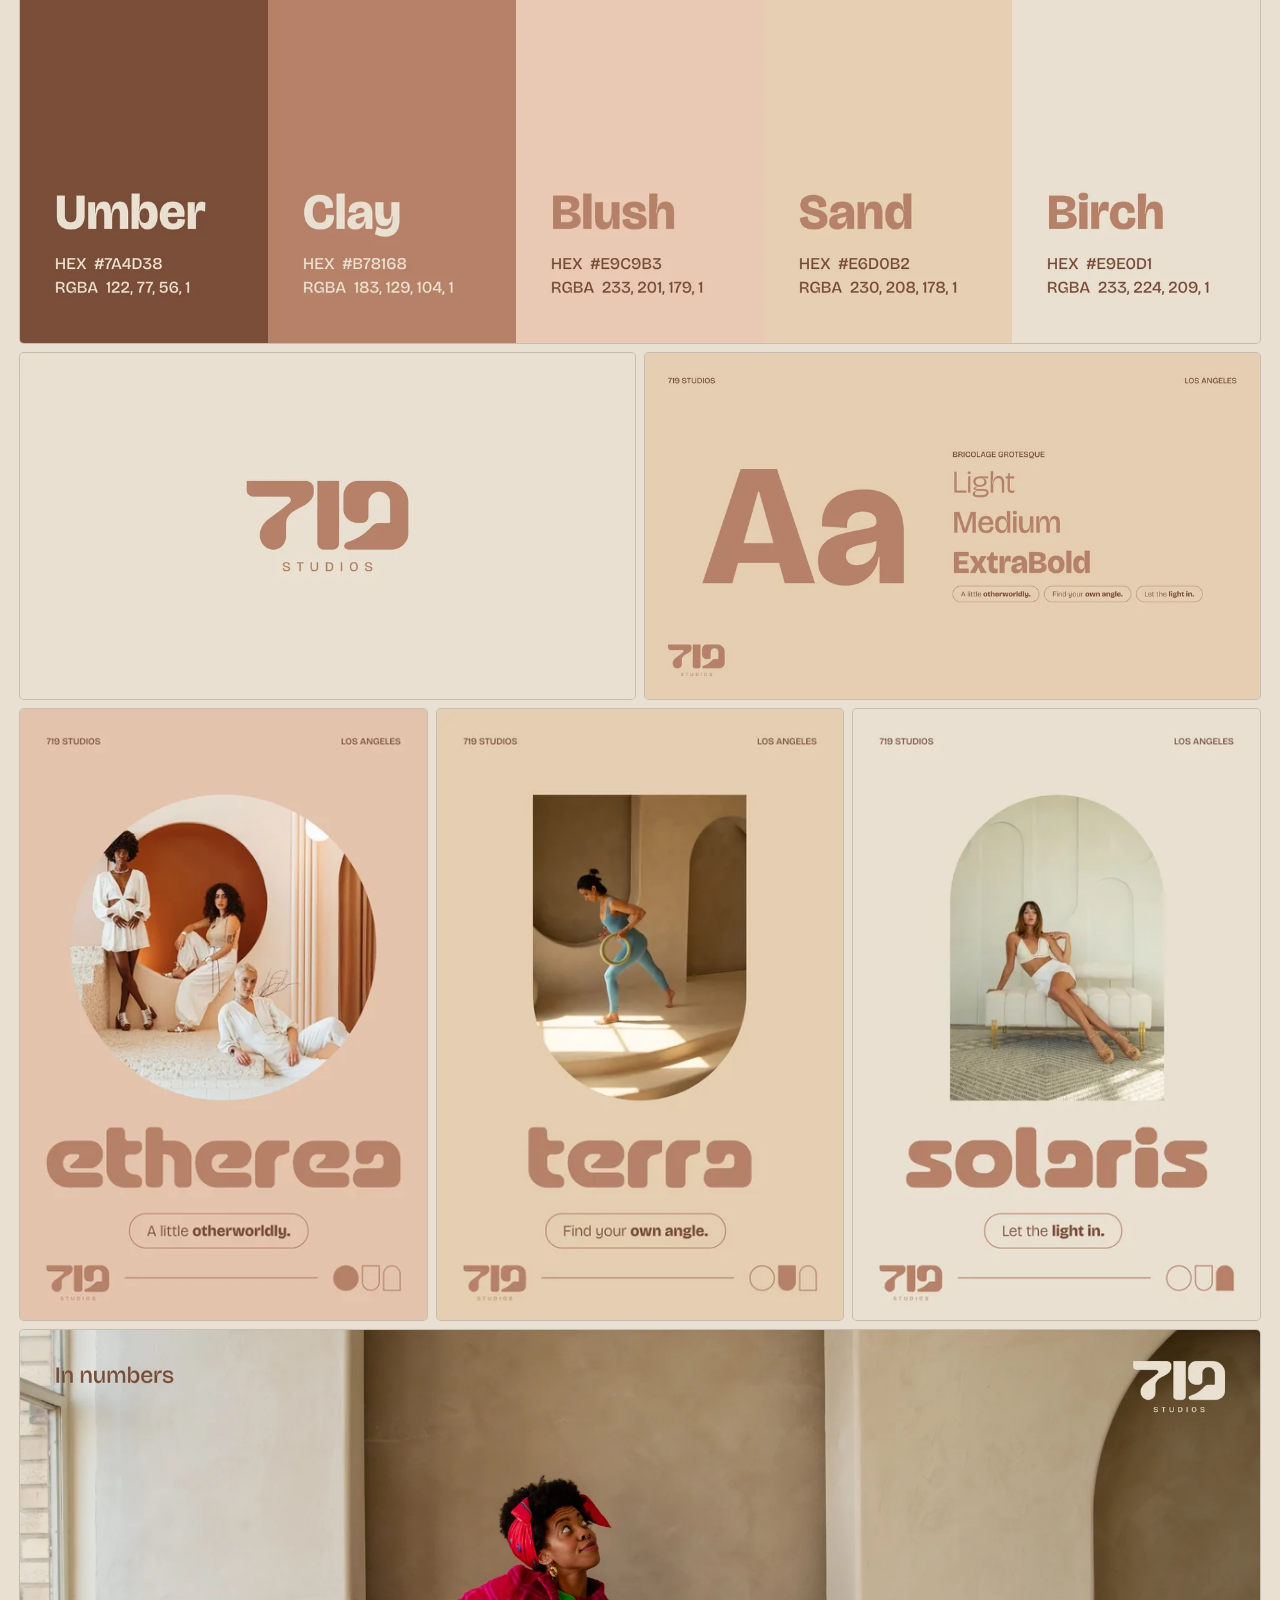
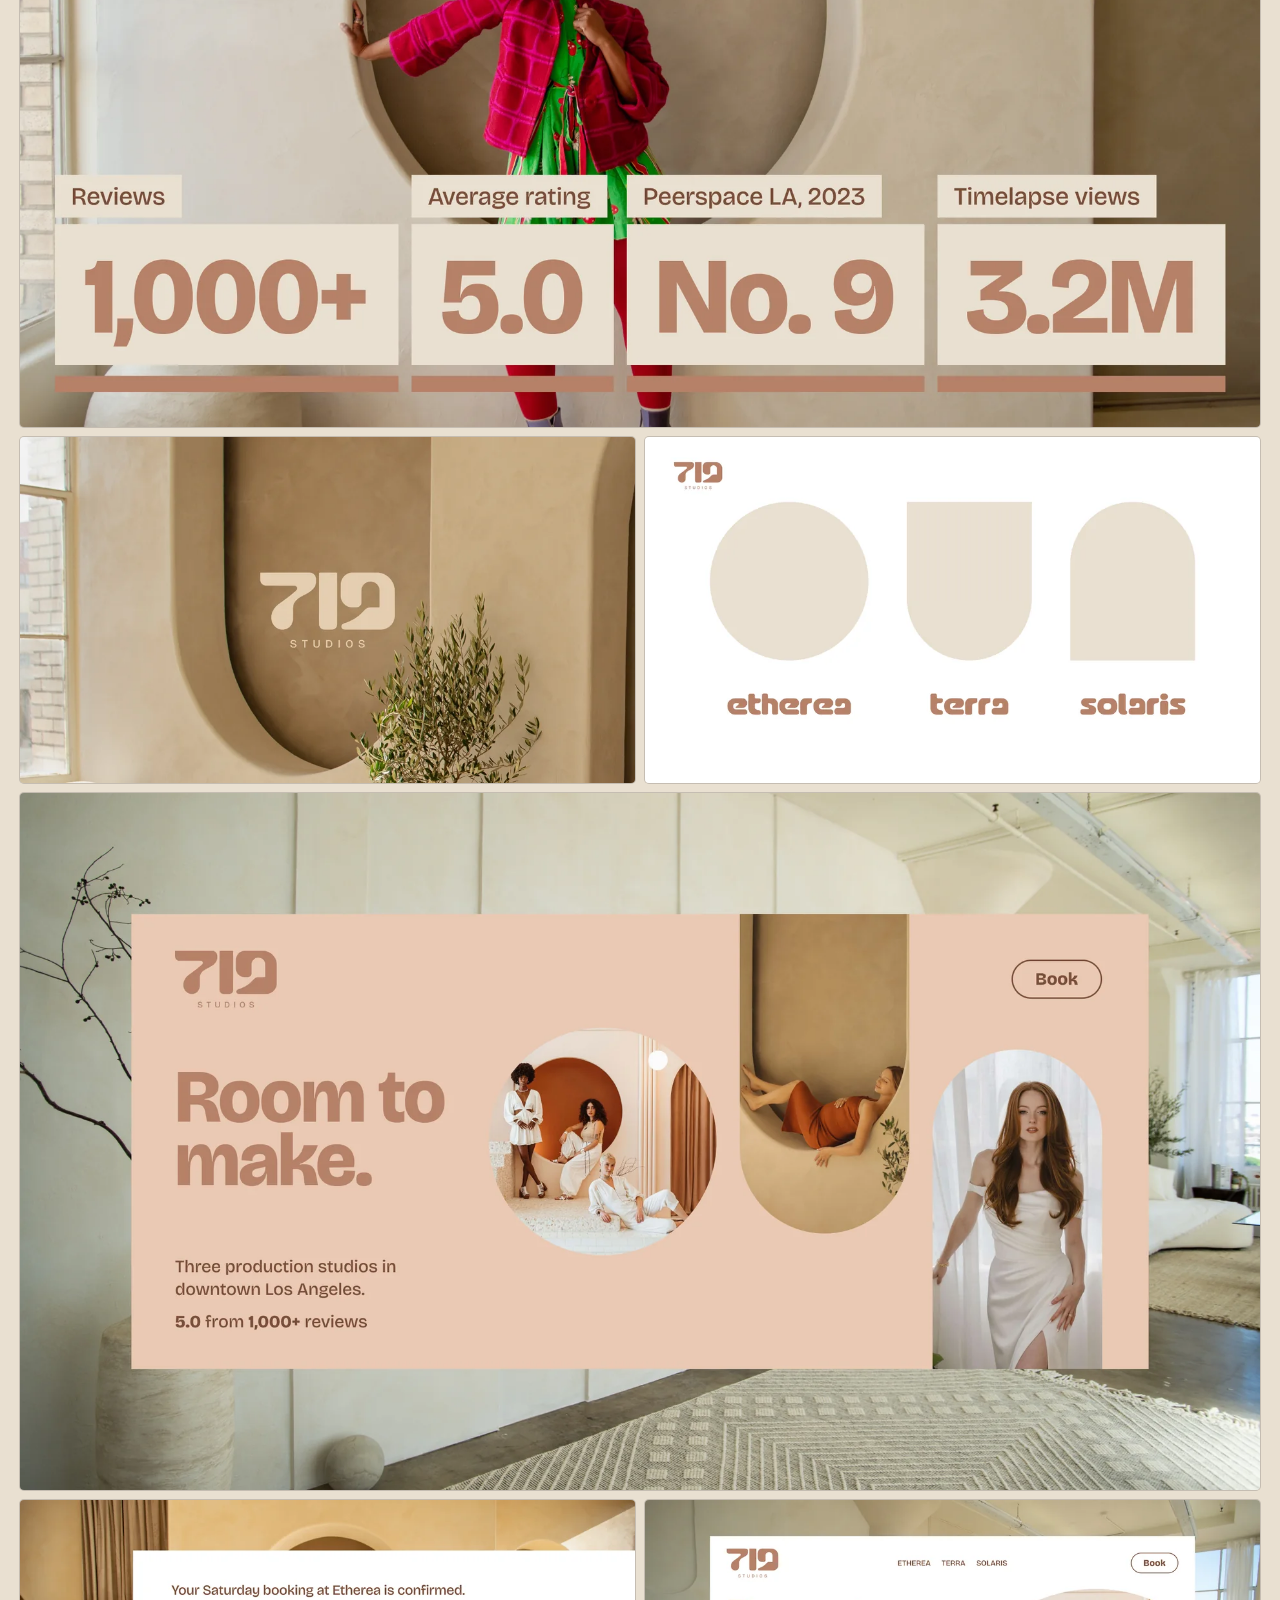
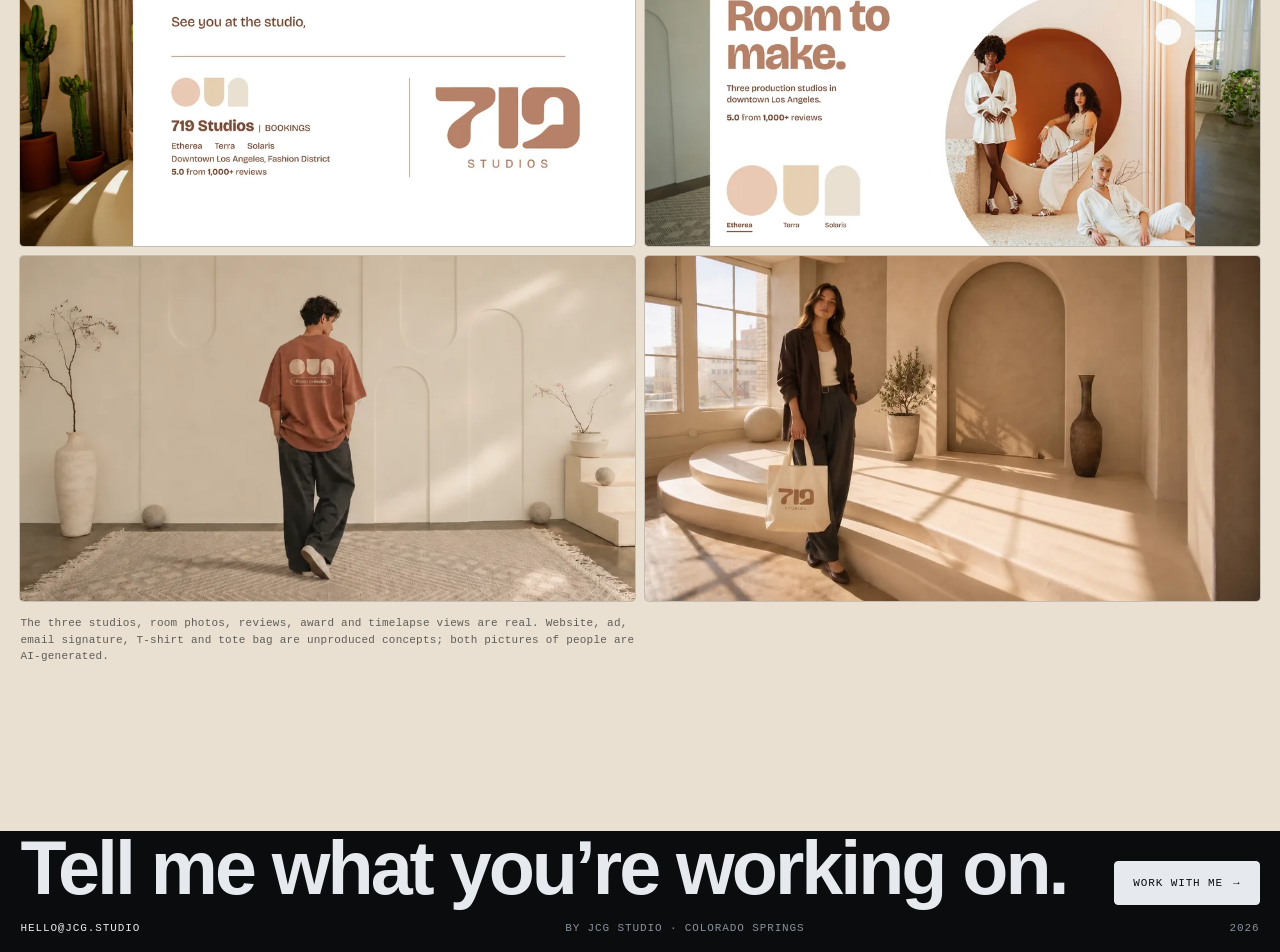
==== commit 8fdc2225: "719 Studios: smaller logo on the Etherea slide Co-Authored-By: Claude Fable 5.2 <noreply@anthropic.c" ====
--- a/work/719-studios/index.html
+++ b/work/719-studios/index.html
@@ -85,21 +85,21 @@
     </div>
   </section>
   <div class="g">
-    <figure class="cell c12" data-reveal role="img" aria-label="The 719 Studios logo set inside the orange circle of the Etherea room"><img src="../../assets/img/work/719/deck/figma/04-etherea-1920.webp?v=20261117g" srcset="../../assets/img/work/719/deck/figma/04-etherea-960.webp?v=20261117g 960w, ../../assets/img/work/719/deck/figma/04-etherea-1920.webp?v=20261117g 1920w" sizes="100vw" width="1920" height="1080" alt="" decoding="async"></figure>
-    <figure class="cell c12" data-reveal role="img" aria-label="The five brand colours with their names and values: Umber, Clay, Blush, Sand and Birch"><img src="../../assets/img/work/719/deck/figma/02-palette-1920.webp?v=20261117g" srcset="../../assets/img/work/719/deck/figma/02-palette-960.webp?v=20261117g 960w, ../../assets/img/work/719/deck/figma/02-palette-1920.webp?v=20261117g 1920w" sizes="100vw" width="1920" height="1080" alt="" loading="lazy" decoding="async"></figure>
-    <figure class="cell c6" data-reveal role="img" aria-label="The 719 Studios logo in clay on a pale birch ground"><img src="../../assets/img/work/719/deck/figma/01-logo-1920.webp?v=20261117g" srcset="../../assets/img/work/719/deck/figma/01-logo-960.webp?v=20261117g 960w, ../../assets/img/work/719/deck/figma/01-logo-1920.webp?v=20261117g 1920w" sizes="(max-width: 799px) 100vw, 50vw" width="1920" height="1080" alt="" loading="lazy" decoding="async"></figure>
-    <figure class="cell c6" data-reveal role="img" aria-label="The typeface Bricolage Grotesque in three weights, with the three studio taglines"><img src="../../assets/img/work/719/deck/figma/03-type-1920.webp?v=20261117g" srcset="../../assets/img/work/719/deck/figma/03-type-960.webp?v=20261117g 960w, ../../assets/img/work/719/deck/figma/03-type-1920.webp?v=20261117g 1920w" sizes="(max-width: 799px) 100vw, 50vw" width="1920" height="1080" alt="" loading="lazy" decoding="async"></figure>
-    <figure class="cell c4 tall" data-reveal role="img" aria-label="The Etherea poster: its room through a circle, with the line A little otherworldly"><img src="../../assets/img/work/719/deck/figma/05-poster-etherea-880.webp?v=20261117g" srcset="../../assets/img/work/719/deck/figma/05-poster-etherea-440.webp?v=20261117g 440w, ../../assets/img/work/719/deck/figma/05-poster-etherea-880.webp?v=20261117g 880w, ../../assets/img/work/719/deck/figma/05-poster-etherea-1180.webp?v=20261117g 1180w" sizes="(max-width: 799px) 100vw, 33vw" width="1468" height="2202" alt="" loading="lazy" decoding="async"></figure>
-    <figure class="cell c4 tall" data-reveal role="img" aria-label="The Terra poster: its room through an upside-down arch, with the line Find your own angle"><img src="../../assets/img/work/719/deck/figma/05-poster-terra-880.webp?v=20261117g" srcset="../../assets/img/work/719/deck/figma/05-poster-terra-440.webp?v=20261117g 440w, ../../assets/img/work/719/deck/figma/05-poster-terra-880.webp?v=20261117g 880w, ../../assets/img/work/719/deck/figma/05-poster-terra-1180.webp?v=20261117g 1180w" sizes="(max-width: 799px) 100vw, 33vw" width="1468" height="2202" alt="" loading="lazy" decoding="async"></figure>
-    <figure class="cell c4 tall" data-reveal role="img" aria-label="The Solaris poster: its room through an arch, with the line Let the light in"><img src="../../assets/img/work/719/deck/figma/05-poster-solaris-880.webp?v=20261117g" srcset="../../assets/img/work/719/deck/figma/05-poster-solaris-440.webp?v=20261117g 440w, ../../assets/img/work/719/deck/figma/05-poster-solaris-880.webp?v=20261117g 880w, ../../assets/img/work/719/deck/figma/05-poster-solaris-1180.webp?v=20261117g 1180w" sizes="(max-width: 799px) 100vw, 33vw" width="1468" height="2202" alt="" loading="lazy" decoding="async"></figure>
-    <figure class="cell c12" data-reveal role="img" aria-label="Four figures over a fashion photo taken at Terra: 1,000+ reviews, 5.0 average rating, No. 9 on Peerspace in Los Angeles in 2023, 3.2M timelapse views"><img src="../../assets/img/work/719/deck/figma/06-numbers-1920.webp?v=20261117g" srcset="../../assets/img/work/719/deck/figma/06-numbers-960.webp?v=20261117g 960w, ../../assets/img/work/719/deck/figma/06-numbers-1920.webp?v=20261117g 1920w" sizes="100vw" width="1920" height="1080" alt="" loading="lazy" decoding="async"></figure>
-    <figure class="cell c6" data-reveal role="img" aria-label="The 719 Studios logo over the empty Terra room"><img src="../../assets/img/work/719/deck/figma/07-terra-1920.webp?v=20261117g" srcset="../../assets/img/work/719/deck/figma/07-terra-960.webp?v=20261117g 960w, ../../assets/img/work/719/deck/figma/07-terra-1920.webp?v=20261117g 1920w" sizes="(max-width: 799px) 100vw, 50vw" width="1920" height="1080" alt="" loading="lazy" decoding="async"></figure>
-    <figure class="cell c6" data-reveal role="img" aria-label="The three studio shapes side by side, each named: a circle for Etherea, an inverted arch for Terra, an arch for Solaris"><img src="../../assets/img/work/719/deck/figma/09-pattern-shapes-1920.webp?v=20261117g" srcset="../../assets/img/work/719/deck/figma/09-pattern-shapes-960.webp?v=20261117g 960w, ../../assets/img/work/719/deck/figma/09-pattern-shapes-1920.webp?v=20261117g 1920w" sizes="(max-width: 799px) 100vw, 50vw" width="1920" height="1080" alt="" loading="lazy" decoding="async"></figure>
-    <figure class="cell c12" data-reveal role="img" aria-label="A concept ad banner with the line Room to make and three photos seen through the studio shapes"><img src="../../assets/img/work/719/deck/figma/10-ad-1920.webp?v=20261117g" srcset="../../assets/img/work/719/deck/figma/10-ad-960.webp?v=20261117g 960w, ../../assets/img/work/719/deck/figma/10-ad-1920.webp?v=20261117g 1920w" sizes="100vw" width="1920" height="1080" alt="" loading="lazy" decoding="async"></figure>
-    <figure class="cell c6" data-reveal role="img" aria-label="A concept email signature with the three studio shapes and the logo"><img src="../../assets/img/work/719/deck/figma/11-email-1920.webp?v=20261117g" srcset="../../assets/img/work/719/deck/figma/11-email-960.webp?v=20261117g 960w, ../../assets/img/work/719/deck/figma/11-email-1920.webp?v=20261117g 1920w" sizes="(max-width: 799px) 100vw, 50vw" width="1920" height="1080" alt="" loading="lazy" decoding="async"></figure>
-    <figure class="cell c6" data-reveal role="img" aria-label="A concept website header with the line Room to make and a large circular photo"><img src="../../assets/img/work/719/deck/figma/12-website-1920.webp?v=20261117g" srcset="../../assets/img/work/719/deck/figma/12-website-960.webp?v=20261117g 960w, ../../assets/img/work/719/deck/figma/12-website-1920.webp?v=20261117g 1920w" sizes="(max-width: 799px) 100vw, 50vw" width="1920" height="1080" alt="" loading="lazy" decoding="async"></figure>
-    <figure class="cell c6" data-reveal role="img" aria-label="A concept T-shirt in clay with the three studio shapes on the back, worn in a room like Solaris"><img src="../../assets/img/work/719/deck/figma/13-shirt-1920.webp?v=20261117g" srcset="../../assets/img/work/719/deck/figma/13-shirt-960.webp?v=20261117g 960w, ../../assets/img/work/719/deck/figma/13-shirt-1920.webp?v=20261117g 1920w" sizes="(max-width: 799px) 100vw, 50vw" width="1920" height="1080" alt="" loading="lazy" decoding="async"></figure>
-    <figure class="cell c6" data-reveal role="img" aria-label="A concept canvas tote bag with the logo, carried in a room like Terra"><img src="../../assets/img/work/719/deck/figma/14-tote-1920.webp?v=20261117g" srcset="../../assets/img/work/719/deck/figma/14-tote-960.webp?v=20261117g 960w, ../../assets/img/work/719/deck/figma/14-tote-1920.webp?v=20261117g 1920w" sizes="(max-width: 799px) 100vw, 50vw" width="1920" height="1080" alt="" loading="lazy" decoding="async"></figure>
+    <figure class="cell c12" data-reveal role="img" aria-label="The 719 Studios logo set inside the orange circle of the Etherea room"><img src="../../assets/img/work/719/deck/figma/04-etherea-1920.webp?v=20261117h" srcset="../../assets/img/work/719/deck/figma/04-etherea-960.webp?v=20261117h 960w, ../../assets/img/work/719/deck/figma/04-etherea-1920.webp?v=20261117h 1920w" sizes="100vw" width="1920" height="1080" alt="" decoding="async"></figure>
+    <figure class="cell c12" data-reveal role="img" aria-label="The five brand colours with their names and values: Umber, Clay, Blush, Sand and Birch"><img src="../../assets/img/work/719/deck/figma/02-palette-1920.webp?v=20261117h" srcset="../../assets/img/work/719/deck/figma/02-palette-960.webp?v=20261117h 960w, ../../assets/img/work/719/deck/figma/02-palette-1920.webp?v=20261117h 1920w" sizes="100vw" width="1920" height="1080" alt="" loading="lazy" decoding="async"></figure>
+    <figure class="cell c6" data-reveal role="img" aria-label="The 719 Studios logo in clay on a pale birch ground"><img src="../../assets/img/work/719/deck/figma/01-logo-1920.webp?v=20261117h" srcset="../../assets/img/work/719/deck/figma/01-logo-960.webp?v=20261117h 960w, ../../assets/img/work/719/deck/figma/01-logo-1920.webp?v=20261117h 1920w" sizes="(max-width: 799px) 100vw, 50vw" width="1920" height="1080" alt="" loading="lazy" decoding="async"></figure>
+    <figure class="cell c6" data-reveal role="img" aria-label="The typeface Bricolage Grotesque in three weights, with the three studio taglines"><img src="../../assets/img/work/719/deck/figma/03-type-1920.webp?v=20261117h" srcset="../../assets/img/work/719/deck/figma/03-type-960.webp?v=20261117h 960w, ../../assets/img/work/719/deck/figma/03-type-1920.webp?v=20261117h 1920w" sizes="(max-width: 799px) 100vw, 50vw" width="1920" height="1080" alt="" loading="lazy" decoding="async"></figure>
+    <figure class="cell c4 tall" data-reveal role="img" aria-label="The Etherea poster: its room through a circle, with the line A little otherworldly"><img src="../../assets/img/work/719/deck/figma/05-poster-etherea-880.webp?v=20261117h" srcset="../../assets/img/work/719/deck/figma/05-poster-etherea-440.webp?v=20261117h 440w, ../../assets/img/work/719/deck/figma/05-poster-etherea-880.webp?v=20261117h 880w, ../../assets/img/work/719/deck/figma/05-poster-etherea-1180.webp?v=20261117h 1180w" sizes="(max-width: 799px) 100vw, 33vw" width="1468" height="2202" alt="" loading="lazy" decoding="async"></figure>
+    <figure class="cell c4 tall" data-reveal role="img" aria-label="The Terra poster: its room through an upside-down arch, with the line Find your own angle"><img src="../../assets/img/work/719/deck/figma/05-poster-terra-880.webp?v=20261117h" srcset="../../assets/img/work/719/deck/figma/05-poster-terra-440.webp?v=20261117h 440w, ../../assets/img/work/719/deck/figma/05-poster-terra-880.webp?v=20261117h 880w, ../../assets/img/work/719/deck/figma/05-poster-terra-1180.webp?v=20261117h 1180w" sizes="(max-width: 799px) 100vw, 33vw" width="1468" height="2202" alt="" loading="lazy" decoding="async"></figure>
+    <figure class="cell c4 tall" data-reveal role="img" aria-label="The Solaris poster: its room through an arch, with the line Let the light in"><img src="../../assets/img/work/719/deck/figma/05-poster-solaris-880.webp?v=20261117h" srcset="../../assets/img/work/719/deck/figma/05-poster-solaris-440.webp?v=20261117h 440w, ../../assets/img/work/719/deck/figma/05-poster-solaris-880.webp?v=20261117h 880w, ../../assets/img/work/719/deck/figma/05-poster-solaris-1180.webp?v=20261117h 1180w" sizes="(max-width: 799px) 100vw, 33vw" width="1468" height="2202" alt="" loading="lazy" decoding="async"></figure>
+    <figure class="cell c12" data-reveal role="img" aria-label="Four figures over a fashion photo taken at Terra: 1,000+ reviews, 5.0 average rating, No. 9 on Peerspace in Los Angeles in 2023, 3.2M timelapse views"><img src="../../assets/img/work/719/deck/figma/06-numbers-1920.webp?v=20261117h" srcset="../../assets/img/work/719/deck/figma/06-numbers-960.webp?v=20261117h 960w, ../../assets/img/work/719/deck/figma/06-numbers-1920.webp?v=20261117h 1920w" sizes="100vw" width="1920" height="1080" alt="" loading="lazy" decoding="async"></figure>
+    <figure class="cell c6" data-reveal role="img" aria-label="The 719 Studios logo over the empty Terra room"><img src="../../assets/img/work/719/deck/figma/07-terra-1920.webp?v=20261117h" srcset="../../assets/img/work/719/deck/figma/07-terra-960.webp?v=20261117h 960w, ../../assets/img/work/719/deck/figma/07-terra-1920.webp?v=20261117h 1920w" sizes="(max-width: 799px) 100vw, 50vw" width="1920" height="1080" alt="" loading="lazy" decoding="async"></figure>
+    <figure class="cell c6" data-reveal role="img" aria-label="The three studio shapes side by side, each named: a circle for Etherea, an inverted arch for Terra, an arch for Solaris"><img src="../../assets/img/work/719/deck/figma/09-pattern-shapes-1920.webp?v=20261117h" srcset="../../assets/img/work/719/deck/figma/09-pattern-shapes-960.webp?v=20261117h 960w, ../../assets/img/work/719/deck/figma/09-pattern-shapes-1920.webp?v=20261117h 1920w" sizes="(max-width: 799px) 100vw, 50vw" width="1920" height="1080" alt="" loading="lazy" decoding="async"></figure>
+    <figure class="cell c12" data-reveal role="img" aria-label="A concept ad banner with the line Room to make and three photos seen through the studio shapes"><img src="../../assets/img/work/719/deck/figma/10-ad-1920.webp?v=20261117h" srcset="../../assets/img/work/719/deck/figma/10-ad-960.webp?v=20261117h 960w, ../../assets/img/work/719/deck/figma/10-ad-1920.webp?v=20261117h 1920w" sizes="100vw" width="1920" height="1080" alt="" loading="lazy" decoding="async"></figure>
+    <figure class="cell c6" data-reveal role="img" aria-label="A concept email signature with the three studio shapes and the logo"><img src="../../assets/img/work/719/deck/figma/11-email-1920.webp?v=20261117h" srcset="../../assets/img/work/719/deck/figma/11-email-960.webp?v=20261117h 960w, ../../assets/img/work/719/deck/figma/11-email-1920.webp?v=20261117h 1920w" sizes="(max-width: 799px) 100vw, 50vw" width="1920" height="1080" alt="" loading="lazy" decoding="async"></figure>
+    <figure class="cell c6" data-reveal role="img" aria-label="A concept website header with the line Room to make and a large circular photo"><img src="../../assets/img/work/719/deck/figma/12-website-1920.webp?v=20261117h" srcset="../../assets/img/work/719/deck/figma/12-website-960.webp?v=20261117h 960w, ../../assets/img/work/719/deck/figma/12-website-1920.webp?v=20261117h 1920w" sizes="(max-width: 799px) 100vw, 50vw" width="1920" height="1080" alt="" loading="lazy" decoding="async"></figure>
+    <figure class="cell c6" data-reveal role="img" aria-label="A concept T-shirt in clay with the three studio shapes on the back, worn in a room like Solaris"><img src="../../assets/img/work/719/deck/figma/13-shirt-1920.webp?v=20261117h" srcset="../../assets/img/work/719/deck/figma/13-shirt-960.webp?v=20261117h 960w, ../../assets/img/work/719/deck/figma/13-shirt-1920.webp?v=20261117h 1920w" sizes="(max-width: 799px) 100vw, 50vw" width="1920" height="1080" alt="" loading="lazy" decoding="async"></figure>
+    <figure class="cell c6" data-reveal role="img" aria-label="A concept canvas tote bag with the logo, carried in a room like Terra"><img src="../../assets/img/work/719/deck/figma/14-tote-1920.webp?v=20261117h" srcset="../../assets/img/work/719/deck/figma/14-tote-960.webp?v=20261117h 960w, ../../assets/img/work/719/deck/figma/14-tote-1920.webp?v=20261117h 1920w" sizes="(max-width: 799px) 100vw, 50vw" width="1920" height="1080" alt="" loading="lazy" decoding="async"></figure>
   </div>
   <p class="hud fine">The three studios, room photos, reviews, award and timelapse views are real. Website, ad, email signature, T-shirt and tote bag are unproduced concepts; both pictures of people are AI-generated.</p>
 </main>
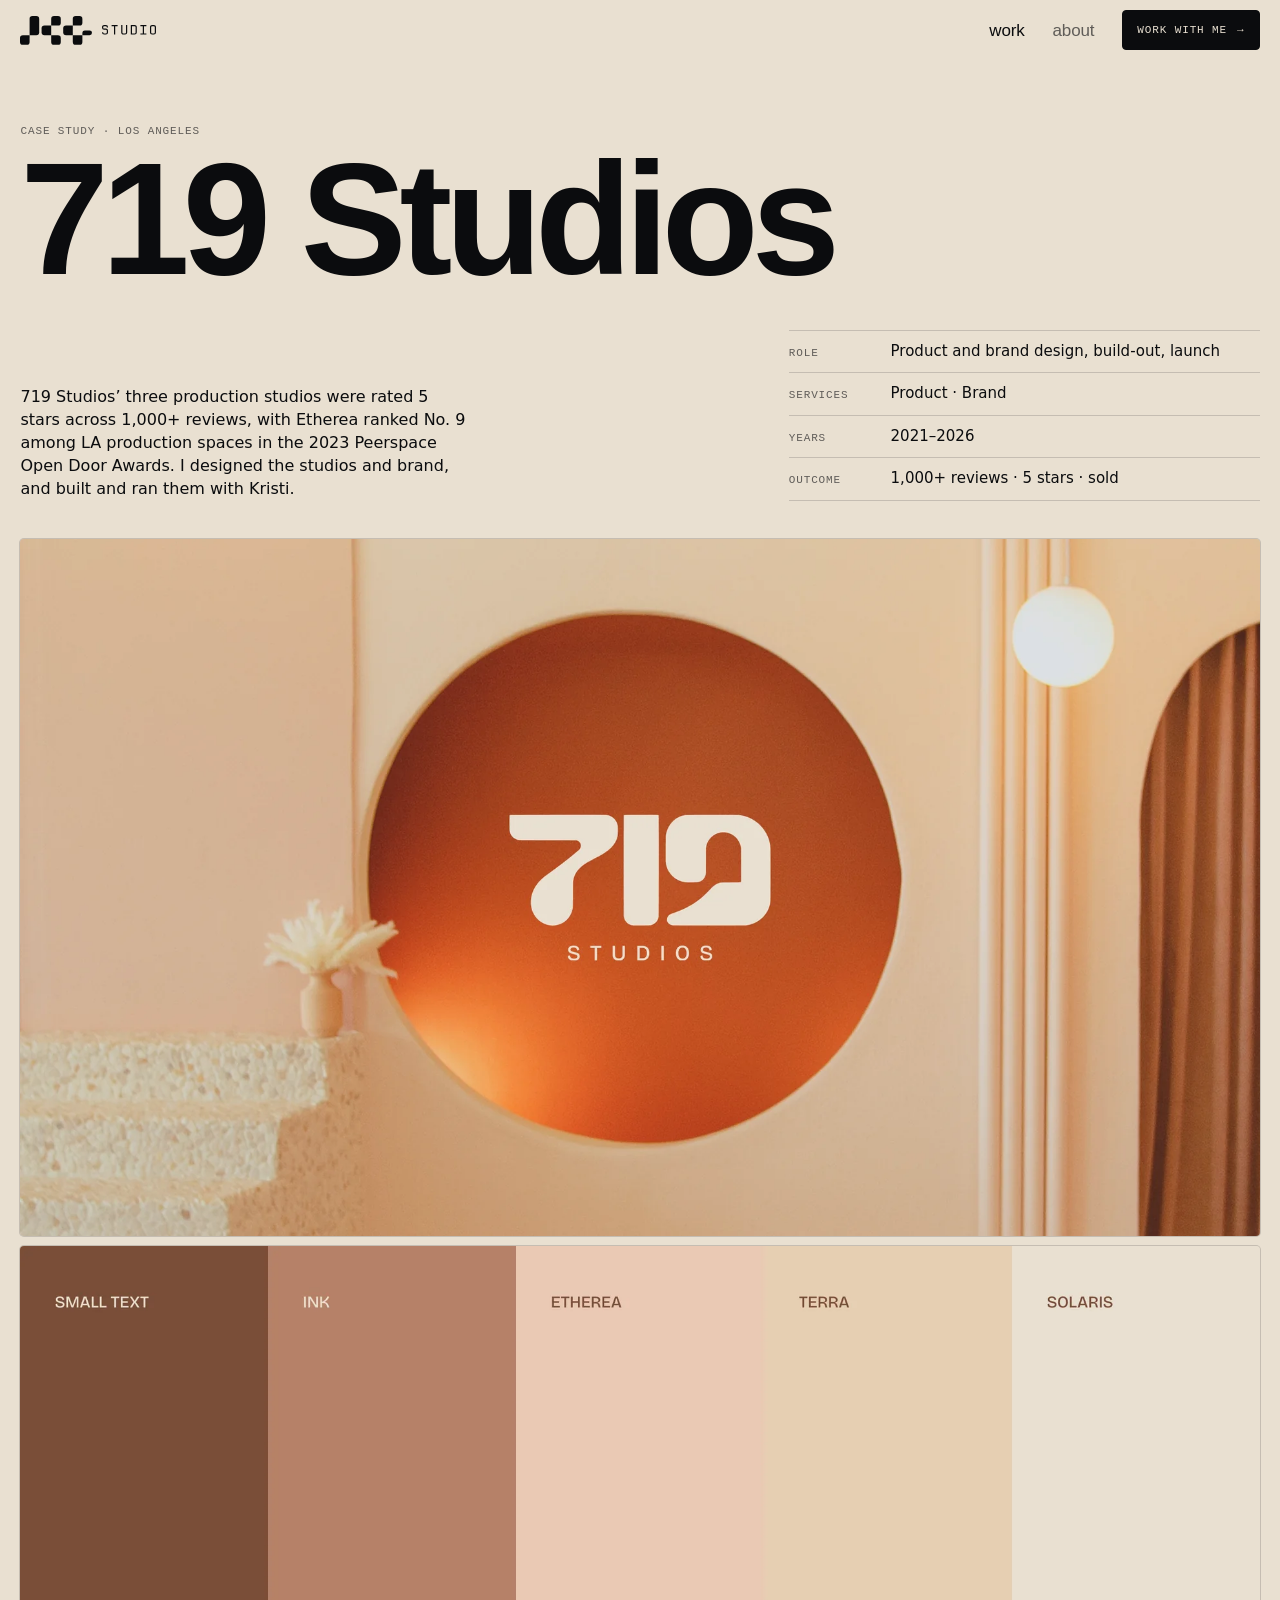
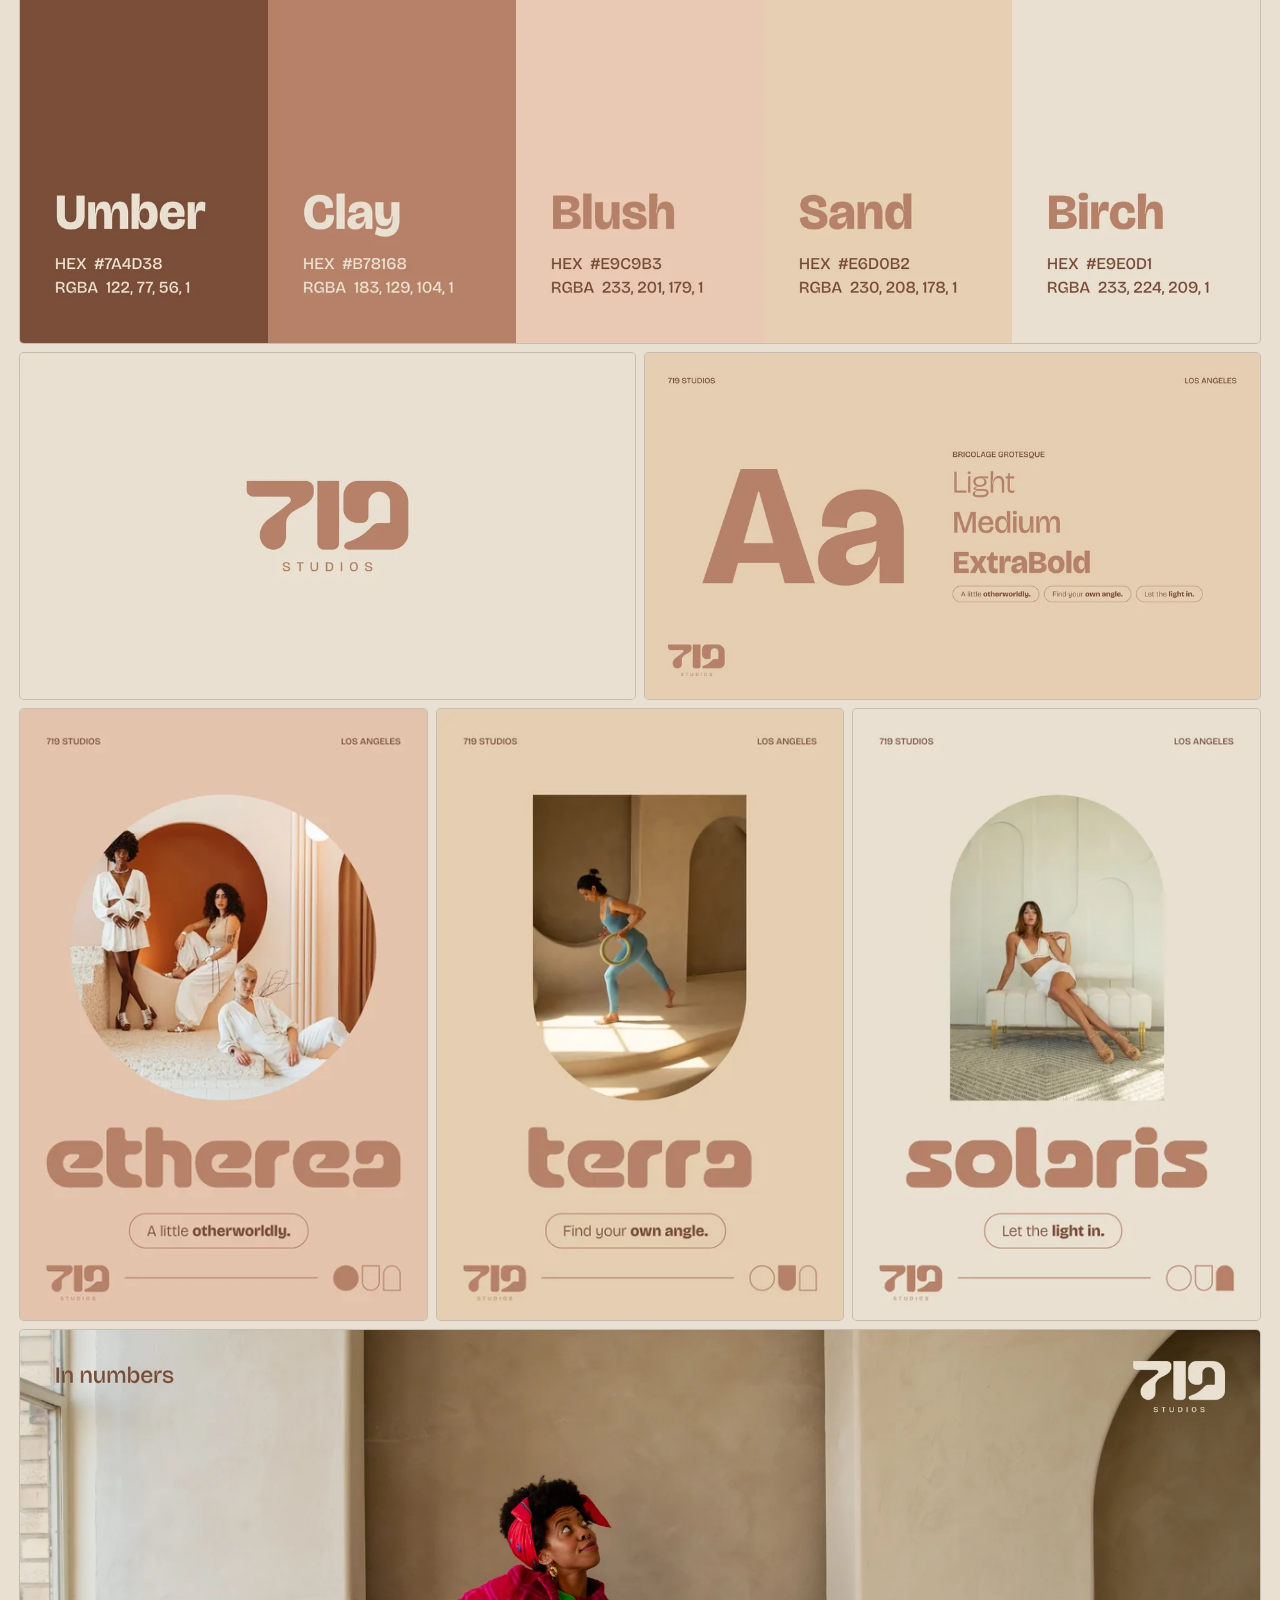
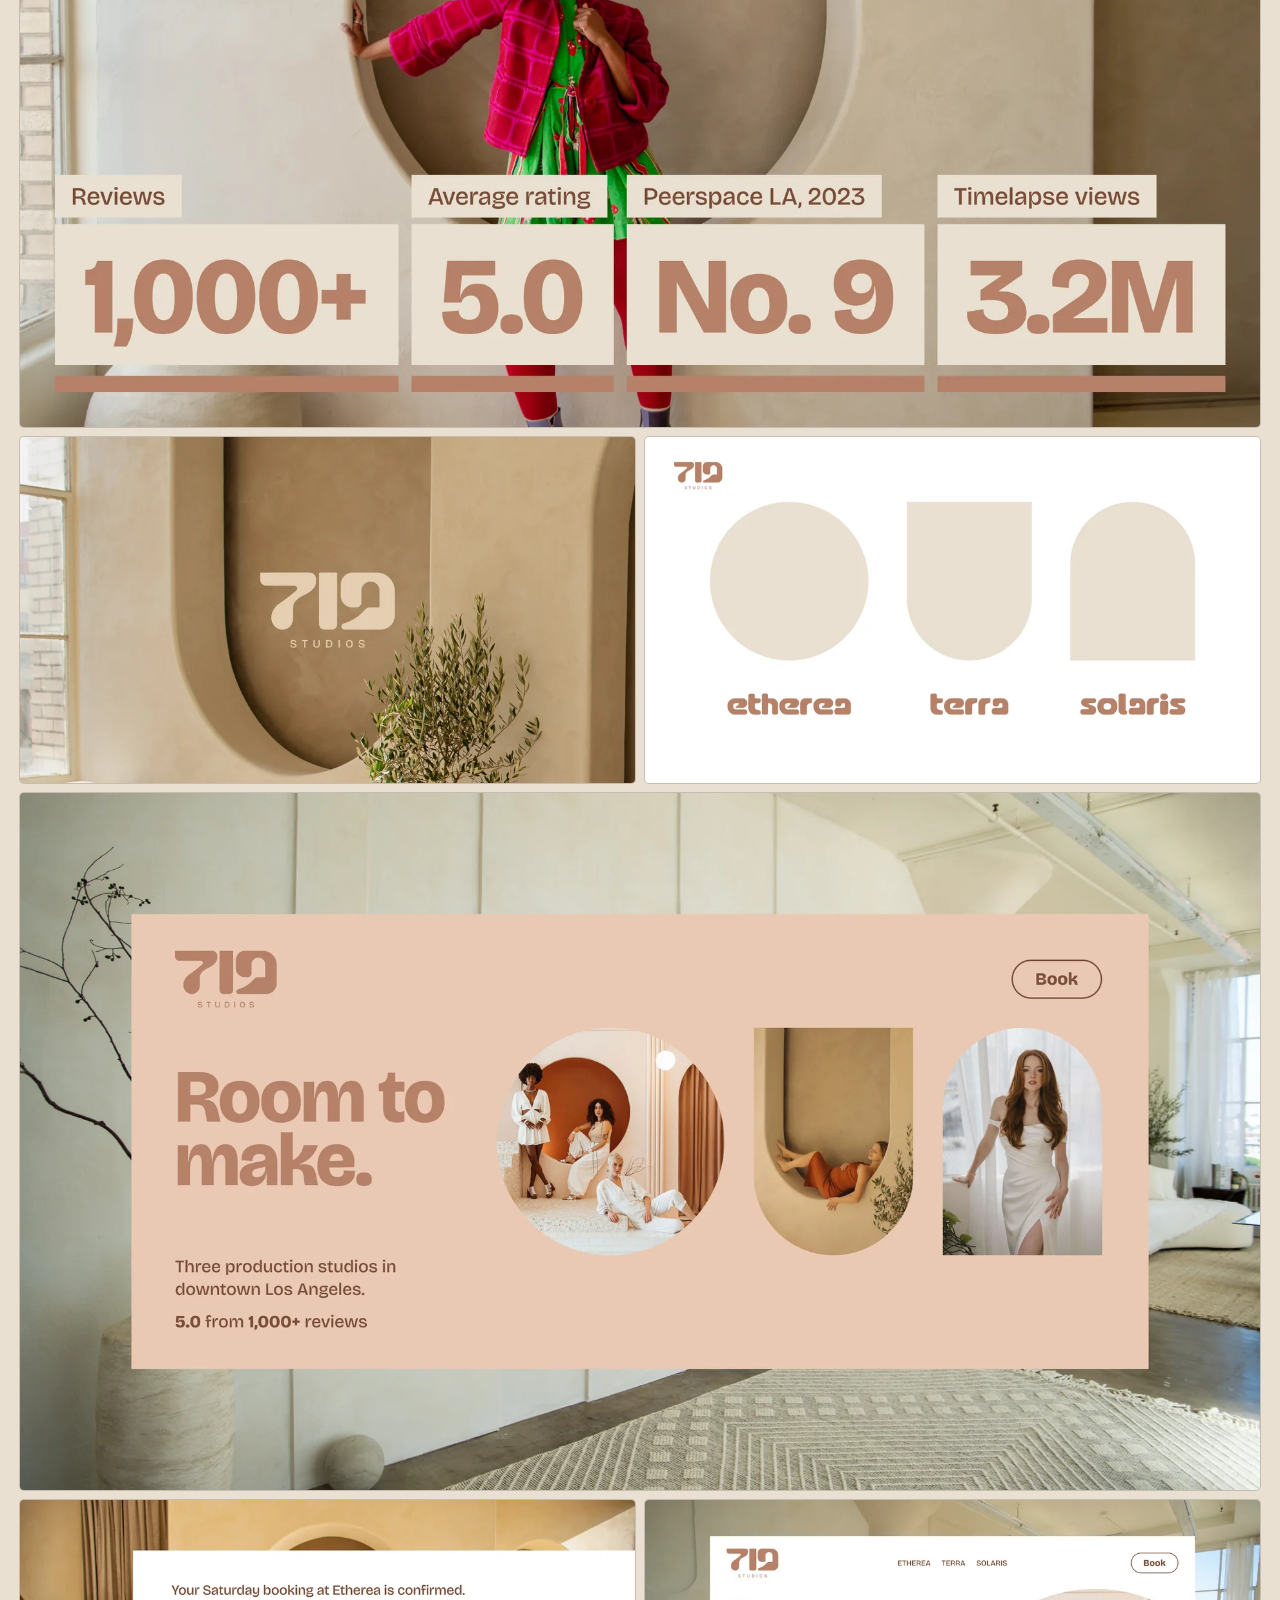
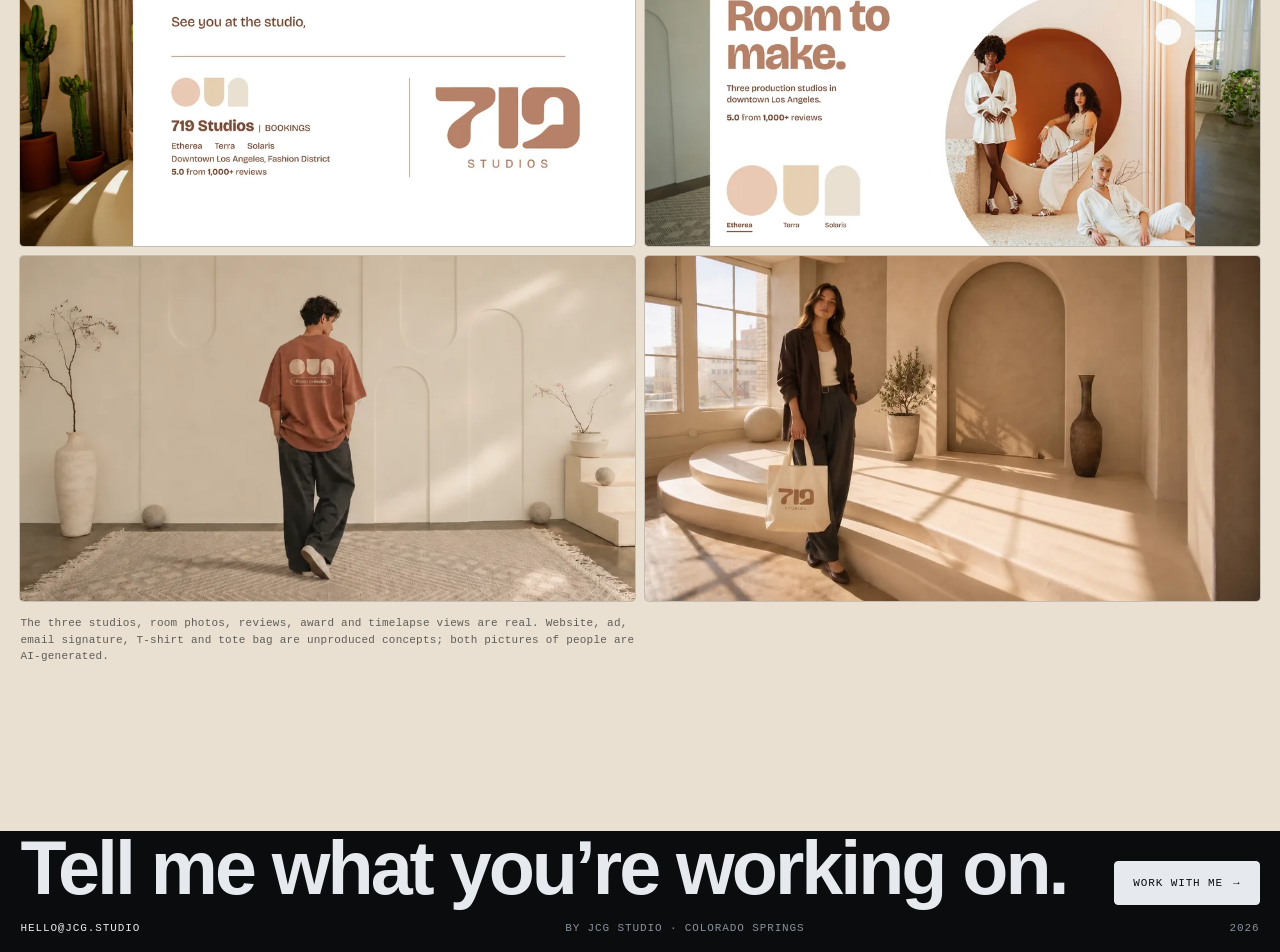
==== commit cebb5644: "719 Studios: ad banner photos in the standard shape lockup Equal heights and the same spacing as the" ====
--- a/work/719-studios/index.html
+++ b/work/719-studios/index.html
@@ -85,21 +85,21 @@
     </div>
   </section>
   <div class="g">
-    <figure class="cell c12" data-reveal role="img" aria-label="The 719 Studios logo set inside the orange circle of the Etherea room"><img src="../../assets/img/work/719/deck/figma/04-etherea-1920.webp?v=20261117h" srcset="../../assets/img/work/719/deck/figma/04-etherea-960.webp?v=20261117h 960w, ../../assets/img/work/719/deck/figma/04-etherea-1920.webp?v=20261117h 1920w" sizes="100vw" width="1920" height="1080" alt="" decoding="async"></figure>
-    <figure class="cell c12" data-reveal role="img" aria-label="The five brand colours with their names and values: Umber, Clay, Blush, Sand and Birch"><img src="../../assets/img/work/719/deck/figma/02-palette-1920.webp?v=20261117h" srcset="../../assets/img/work/719/deck/figma/02-palette-960.webp?v=20261117h 960w, ../../assets/img/work/719/deck/figma/02-palette-1920.webp?v=20261117h 1920w" sizes="100vw" width="1920" height="1080" alt="" loading="lazy" decoding="async"></figure>
-    <figure class="cell c6" data-reveal role="img" aria-label="The 719 Studios logo in clay on a pale birch ground"><img src="../../assets/img/work/719/deck/figma/01-logo-1920.webp?v=20261117h" srcset="../../assets/img/work/719/deck/figma/01-logo-960.webp?v=20261117h 960w, ../../assets/img/work/719/deck/figma/01-logo-1920.webp?v=20261117h 1920w" sizes="(max-width: 799px) 100vw, 50vw" width="1920" height="1080" alt="" loading="lazy" decoding="async"></figure>
-    <figure class="cell c6" data-reveal role="img" aria-label="The typeface Bricolage Grotesque in three weights, with the three studio taglines"><img src="../../assets/img/work/719/deck/figma/03-type-1920.webp?v=20261117h" srcset="../../assets/img/work/719/deck/figma/03-type-960.webp?v=20261117h 960w, ../../assets/img/work/719/deck/figma/03-type-1920.webp?v=20261117h 1920w" sizes="(max-width: 799px) 100vw, 50vw" width="1920" height="1080" alt="" loading="lazy" decoding="async"></figure>
-    <figure class="cell c4 tall" data-reveal role="img" aria-label="The Etherea poster: its room through a circle, with the line A little otherworldly"><img src="../../assets/img/work/719/deck/figma/05-poster-etherea-880.webp?v=20261117h" srcset="../../assets/img/work/719/deck/figma/05-poster-etherea-440.webp?v=20261117h 440w, ../../assets/img/work/719/deck/figma/05-poster-etherea-880.webp?v=20261117h 880w, ../../assets/img/work/719/deck/figma/05-poster-etherea-1180.webp?v=20261117h 1180w" sizes="(max-width: 799px) 100vw, 33vw" width="1468" height="2202" alt="" loading="lazy" decoding="async"></figure>
-    <figure class="cell c4 tall" data-reveal role="img" aria-label="The Terra poster: its room through an upside-down arch, with the line Find your own angle"><img src="../../assets/img/work/719/deck/figma/05-poster-terra-880.webp?v=20261117h" srcset="../../assets/img/work/719/deck/figma/05-poster-terra-440.webp?v=20261117h 440w, ../../assets/img/work/719/deck/figma/05-poster-terra-880.webp?v=20261117h 880w, ../../assets/img/work/719/deck/figma/05-poster-terra-1180.webp?v=20261117h 1180w" sizes="(max-width: 799px) 100vw, 33vw" width="1468" height="2202" alt="" loading="lazy" decoding="async"></figure>
-    <figure class="cell c4 tall" data-reveal role="img" aria-label="The Solaris poster: its room through an arch, with the line Let the light in"><img src="../../assets/img/work/719/deck/figma/05-poster-solaris-880.webp?v=20261117h" srcset="../../assets/img/work/719/deck/figma/05-poster-solaris-440.webp?v=20261117h 440w, ../../assets/img/work/719/deck/figma/05-poster-solaris-880.webp?v=20261117h 880w, ../../assets/img/work/719/deck/figma/05-poster-solaris-1180.webp?v=20261117h 1180w" sizes="(max-width: 799px) 100vw, 33vw" width="1468" height="2202" alt="" loading="lazy" decoding="async"></figure>
-    <figure class="cell c12" data-reveal role="img" aria-label="Four figures over a fashion photo taken at Terra: 1,000+ reviews, 5.0 average rating, No. 9 on Peerspace in Los Angeles in 2023, 3.2M timelapse views"><img src="../../assets/img/work/719/deck/figma/06-numbers-1920.webp?v=20261117h" srcset="../../assets/img/work/719/deck/figma/06-numbers-960.webp?v=20261117h 960w, ../../assets/img/work/719/deck/figma/06-numbers-1920.webp?v=20261117h 1920w" sizes="100vw" width="1920" height="1080" alt="" loading="lazy" decoding="async"></figure>
-    <figure class="cell c6" data-reveal role="img" aria-label="The 719 Studios logo over the empty Terra room"><img src="../../assets/img/work/719/deck/figma/07-terra-1920.webp?v=20261117h" srcset="../../assets/img/work/719/deck/figma/07-terra-960.webp?v=20261117h 960w, ../../assets/img/work/719/deck/figma/07-terra-1920.webp?v=20261117h 1920w" sizes="(max-width: 799px) 100vw, 50vw" width="1920" height="1080" alt="" loading="lazy" decoding="async"></figure>
-    <figure class="cell c6" data-reveal role="img" aria-label="The three studio shapes side by side, each named: a circle for Etherea, an inverted arch for Terra, an arch for Solaris"><img src="../../assets/img/work/719/deck/figma/09-pattern-shapes-1920.webp?v=20261117h" srcset="../../assets/img/work/719/deck/figma/09-pattern-shapes-960.webp?v=20261117h 960w, ../../assets/img/work/719/deck/figma/09-pattern-shapes-1920.webp?v=20261117h 1920w" sizes="(max-width: 799px) 100vw, 50vw" width="1920" height="1080" alt="" loading="lazy" decoding="async"></figure>
-    <figure class="cell c12" data-reveal role="img" aria-label="A concept ad banner with the line Room to make and three photos seen through the studio shapes"><img src="../../assets/img/work/719/deck/figma/10-ad-1920.webp?v=20261117h" srcset="../../assets/img/work/719/deck/figma/10-ad-960.webp?v=20261117h 960w, ../../assets/img/work/719/deck/figma/10-ad-1920.webp?v=20261117h 1920w" sizes="100vw" width="1920" height="1080" alt="" loading="lazy" decoding="async"></figure>
-    <figure class="cell c6" data-reveal role="img" aria-label="A concept email signature with the three studio shapes and the logo"><img src="../../assets/img/work/719/deck/figma/11-email-1920.webp?v=20261117h" srcset="../../assets/img/work/719/deck/figma/11-email-960.webp?v=20261117h 960w, ../../assets/img/work/719/deck/figma/11-email-1920.webp?v=20261117h 1920w" sizes="(max-width: 799px) 100vw, 50vw" width="1920" height="1080" alt="" loading="lazy" decoding="async"></figure>
-    <figure class="cell c6" data-reveal role="img" aria-label="A concept website header with the line Room to make and a large circular photo"><img src="../../assets/img/work/719/deck/figma/12-website-1920.webp?v=20261117h" srcset="../../assets/img/work/719/deck/figma/12-website-960.webp?v=20261117h 960w, ../../assets/img/work/719/deck/figma/12-website-1920.webp?v=20261117h 1920w" sizes="(max-width: 799px) 100vw, 50vw" width="1920" height="1080" alt="" loading="lazy" decoding="async"></figure>
-    <figure class="cell c6" data-reveal role="img" aria-label="A concept T-shirt in clay with the three studio shapes on the back, worn in a room like Solaris"><img src="../../assets/img/work/719/deck/figma/13-shirt-1920.webp?v=20261117h" srcset="../../assets/img/work/719/deck/figma/13-shirt-960.webp?v=20261117h 960w, ../../assets/img/work/719/deck/figma/13-shirt-1920.webp?v=20261117h 1920w" sizes="(max-width: 799px) 100vw, 50vw" width="1920" height="1080" alt="" loading="lazy" decoding="async"></figure>
-    <figure class="cell c6" data-reveal role="img" aria-label="A concept canvas tote bag with the logo, carried in a room like Terra"><img src="../../assets/img/work/719/deck/figma/14-tote-1920.webp?v=20261117h" srcset="../../assets/img/work/719/deck/figma/14-tote-960.webp?v=20261117h 960w, ../../assets/img/work/719/deck/figma/14-tote-1920.webp?v=20261117h 1920w" sizes="(max-width: 799px) 100vw, 50vw" width="1920" height="1080" alt="" loading="lazy" decoding="async"></figure>
+    <figure class="cell c12" data-reveal role="img" aria-label="The 719 Studios logo set inside the orange circle of the Etherea room"><img src="../../assets/img/work/719/deck/figma/04-etherea-1920.webp?v=20261117i" srcset="../../assets/img/work/719/deck/figma/04-etherea-960.webp?v=20261117i 960w, ../../assets/img/work/719/deck/figma/04-etherea-1920.webp?v=20261117i 1920w" sizes="100vw" width="1920" height="1080" alt="" decoding="async"></figure>
+    <figure class="cell c12" data-reveal role="img" aria-label="The five brand colours with their names and values: Umber, Clay, Blush, Sand and Birch"><img src="../../assets/img/work/719/deck/figma/02-palette-1920.webp?v=20261117i" srcset="../../assets/img/work/719/deck/figma/02-palette-960.webp?v=20261117i 960w, ../../assets/img/work/719/deck/figma/02-palette-1920.webp?v=20261117i 1920w" sizes="100vw" width="1920" height="1080" alt="" loading="lazy" decoding="async"></figure>
+    <figure class="cell c6" data-reveal role="img" aria-label="The 719 Studios logo in clay on a pale birch ground"><img src="../../assets/img/work/719/deck/figma/01-logo-1920.webp?v=20261117i" srcset="../../assets/img/work/719/deck/figma/01-logo-960.webp?v=20261117i 960w, ../../assets/img/work/719/deck/figma/01-logo-1920.webp?v=20261117i 1920w" sizes="(max-width: 799px) 100vw, 50vw" width="1920" height="1080" alt="" loading="lazy" decoding="async"></figure>
+    <figure class="cell c6" data-reveal role="img" aria-label="The typeface Bricolage Grotesque in three weights, with the three studio taglines"><img src="../../assets/img/work/719/deck/figma/03-type-1920.webp?v=20261117i" srcset="../../assets/img/work/719/deck/figma/03-type-960.webp?v=20261117i 960w, ../../assets/img/work/719/deck/figma/03-type-1920.webp?v=20261117i 1920w" sizes="(max-width: 799px) 100vw, 50vw" width="1920" height="1080" alt="" loading="lazy" decoding="async"></figure>
+    <figure class="cell c4 tall" data-reveal role="img" aria-label="The Etherea poster: its room through a circle, with the line A little otherworldly"><img src="../../assets/img/work/719/deck/figma/05-poster-etherea-880.webp?v=20261117i" srcset="../../assets/img/work/719/deck/figma/05-poster-etherea-440.webp?v=20261117i 440w, ../../assets/img/work/719/deck/figma/05-poster-etherea-880.webp?v=20261117i 880w, ../../assets/img/work/719/deck/figma/05-poster-etherea-1180.webp?v=20261117i 1180w" sizes="(max-width: 799px) 100vw, 33vw" width="1468" height="2202" alt="" loading="lazy" decoding="async"></figure>
+    <figure class="cell c4 tall" data-reveal role="img" aria-label="The Terra poster: its room through an upside-down arch, with the line Find your own angle"><img src="../../assets/img/work/719/deck/figma/05-poster-terra-880.webp?v=20261117i" srcset="../../assets/img/work/719/deck/figma/05-poster-terra-440.webp?v=20261117i 440w, ../../assets/img/work/719/deck/figma/05-poster-terra-880.webp?v=20261117i 880w, ../../assets/img/work/719/deck/figma/05-poster-terra-1180.webp?v=20261117i 1180w" sizes="(max-width: 799px) 100vw, 33vw" width="1468" height="2202" alt="" loading="lazy" decoding="async"></figure>
+    <figure class="cell c4 tall" data-reveal role="img" aria-label="The Solaris poster: its room through an arch, with the line Let the light in"><img src="../../assets/img/work/719/deck/figma/05-poster-solaris-880.webp?v=20261117i" srcset="../../assets/img/work/719/deck/figma/05-poster-solaris-440.webp?v=20261117i 440w, ../../assets/img/work/719/deck/figma/05-poster-solaris-880.webp?v=20261117i 880w, ../../assets/img/work/719/deck/figma/05-poster-solaris-1180.webp?v=20261117i 1180w" sizes="(max-width: 799px) 100vw, 33vw" width="1468" height="2202" alt="" loading="lazy" decoding="async"></figure>
+    <figure class="cell c12" data-reveal role="img" aria-label="Four figures over a fashion photo taken at Terra: 1,000+ reviews, 5.0 average rating, No. 9 on Peerspace in Los Angeles in 2023, 3.2M timelapse views"><img src="../../assets/img/work/719/deck/figma/06-numbers-1920.webp?v=20261117i" srcset="../../assets/img/work/719/deck/figma/06-numbers-960.webp?v=20261117i 960w, ../../assets/img/work/719/deck/figma/06-numbers-1920.webp?v=20261117i 1920w" sizes="100vw" width="1920" height="1080" alt="" loading="lazy" decoding="async"></figure>
+    <figure class="cell c6" data-reveal role="img" aria-label="The 719 Studios logo over the empty Terra room"><img src="../../assets/img/work/719/deck/figma/07-terra-1920.webp?v=20261117i" srcset="../../assets/img/work/719/deck/figma/07-terra-960.webp?v=20261117i 960w, ../../assets/img/work/719/deck/figma/07-terra-1920.webp?v=20261117i 1920w" sizes="(max-width: 799px) 100vw, 50vw" width="1920" height="1080" alt="" loading="lazy" decoding="async"></figure>
+    <figure class="cell c6" data-reveal role="img" aria-label="The three studio shapes side by side, each named: a circle for Etherea, an inverted arch for Terra, an arch for Solaris"><img src="../../assets/img/work/719/deck/figma/09-pattern-shapes-1920.webp?v=20261117i" srcset="../../assets/img/work/719/deck/figma/09-pattern-shapes-960.webp?v=20261117i 960w, ../../assets/img/work/719/deck/figma/09-pattern-shapes-1920.webp?v=20261117i 1920w" sizes="(max-width: 799px) 100vw, 50vw" width="1920" height="1080" alt="" loading="lazy" decoding="async"></figure>
+    <figure class="cell c12" data-reveal role="img" aria-label="A concept ad banner with the line Room to make and three photos seen through the studio shapes"><img src="../../assets/img/work/719/deck/figma/10-ad-1920.webp?v=20261117i" srcset="../../assets/img/work/719/deck/figma/10-ad-960.webp?v=20261117i 960w, ../../assets/img/work/719/deck/figma/10-ad-1920.webp?v=20261117i 1920w" sizes="100vw" width="1920" height="1080" alt="" loading="lazy" decoding="async"></figure>
+    <figure class="cell c6" data-reveal role="img" aria-label="A concept email signature with the three studio shapes and the logo"><img src="../../assets/img/work/719/deck/figma/11-email-1920.webp?v=20261117i" srcset="../../assets/img/work/719/deck/figma/11-email-960.webp?v=20261117i 960w, ../../assets/img/work/719/deck/figma/11-email-1920.webp?v=20261117i 1920w" sizes="(max-width: 799px) 100vw, 50vw" width="1920" height="1080" alt="" loading="lazy" decoding="async"></figure>
+    <figure class="cell c6" data-reveal role="img" aria-label="A concept website header with the line Room to make and a large circular photo"><img src="../../assets/img/work/719/deck/figma/12-website-1920.webp?v=20261117i" srcset="../../assets/img/work/719/deck/figma/12-website-960.webp?v=20261117i 960w, ../../assets/img/work/719/deck/figma/12-website-1920.webp?v=20261117i 1920w" sizes="(max-width: 799px) 100vw, 50vw" width="1920" height="1080" alt="" loading="lazy" decoding="async"></figure>
+    <figure class="cell c6" data-reveal role="img" aria-label="A concept T-shirt in clay with the three studio shapes on the back, worn in a room like Solaris"><img src="../../assets/img/work/719/deck/figma/13-shirt-1920.webp?v=20261117i" srcset="../../assets/img/work/719/deck/figma/13-shirt-960.webp?v=20261117i 960w, ../../assets/img/work/719/deck/figma/13-shirt-1920.webp?v=20261117i 1920w" sizes="(max-width: 799px) 100vw, 50vw" width="1920" height="1080" alt="" loading="lazy" decoding="async"></figure>
+    <figure class="cell c6" data-reveal role="img" aria-label="A concept canvas tote bag with the logo, carried in a room like Terra"><img src="../../assets/img/work/719/deck/figma/14-tote-1920.webp?v=20261117i" srcset="../../assets/img/work/719/deck/figma/14-tote-960.webp?v=20261117i 960w, ../../assets/img/work/719/deck/figma/14-tote-1920.webp?v=20261117i 1920w" sizes="(max-width: 799px) 100vw, 50vw" width="1920" height="1080" alt="" loading="lazy" decoding="async"></figure>
   </div>
   <p class="hud fine">The three studios, room photos, reviews, award and timelapse views are real. Website, ad, email signature, T-shirt and tote bag are unproduced concepts; both pictures of people are AI-generated.</p>
 </main>
